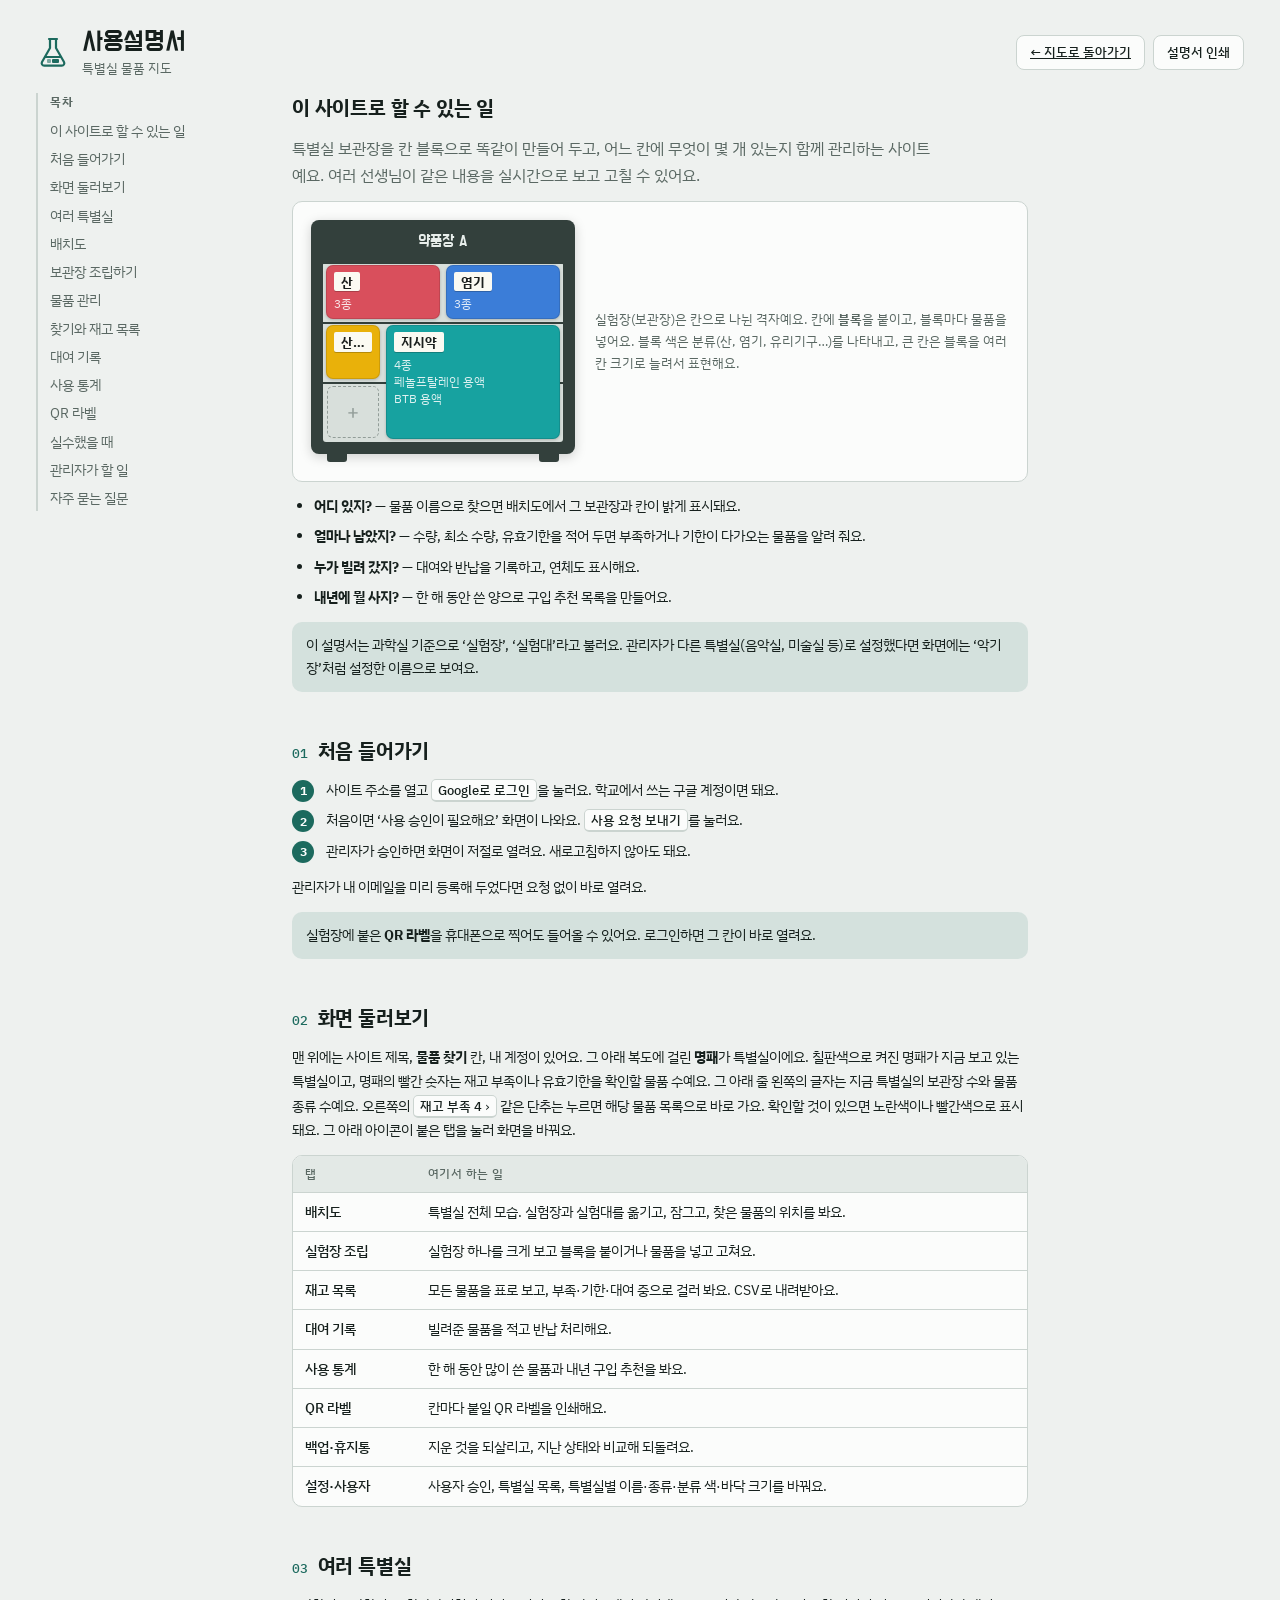
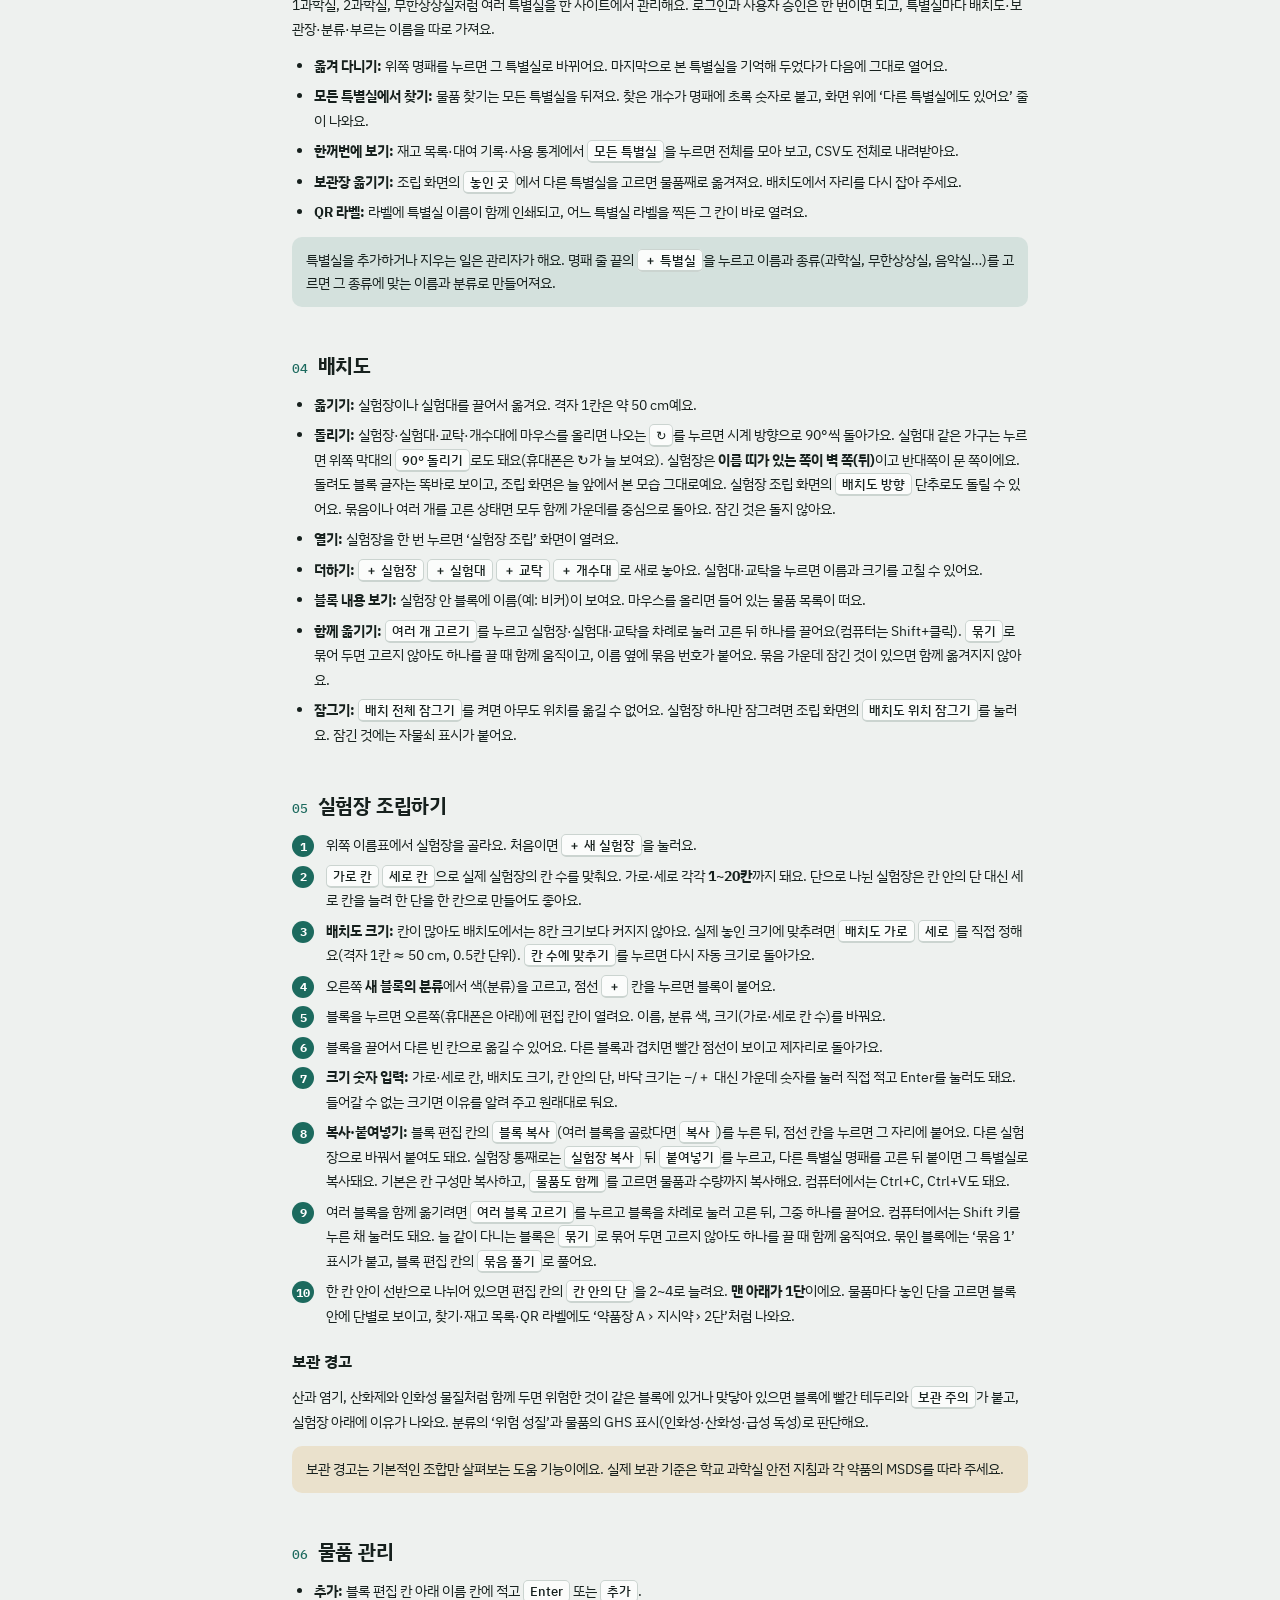
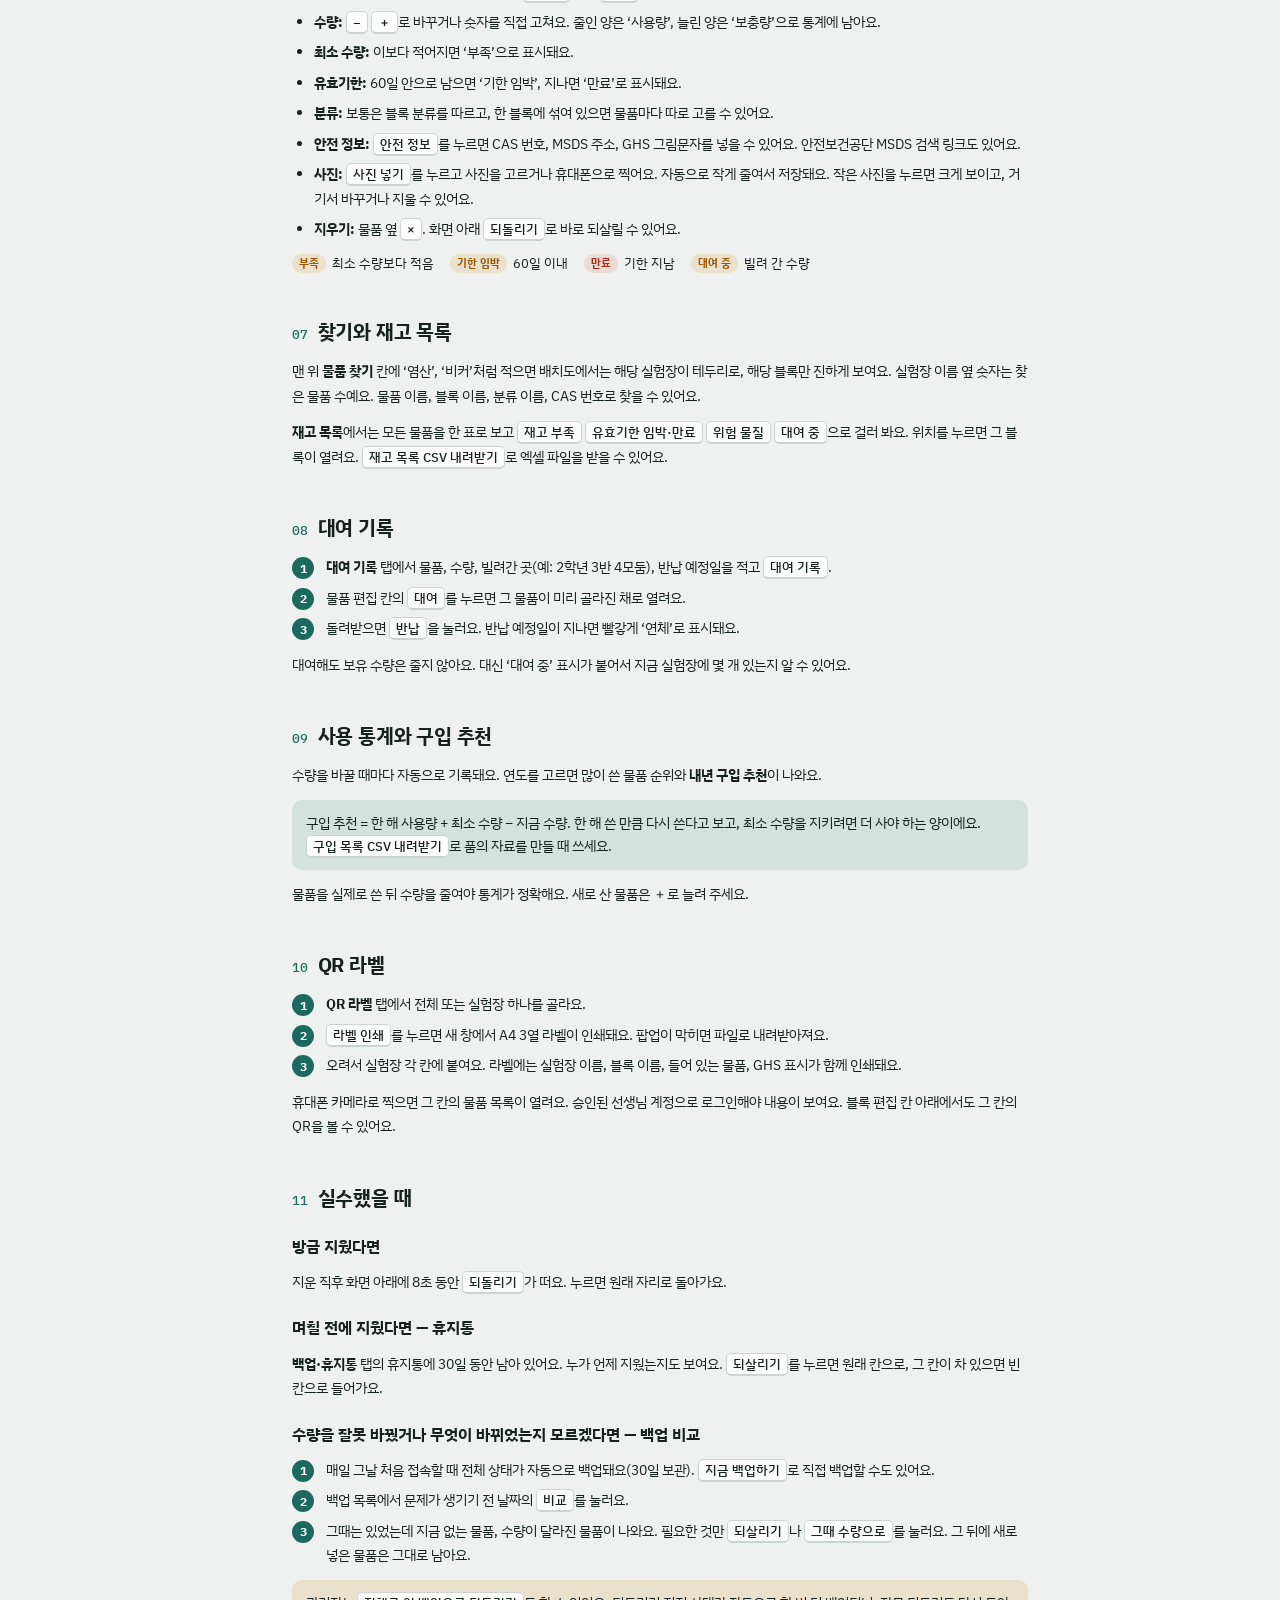
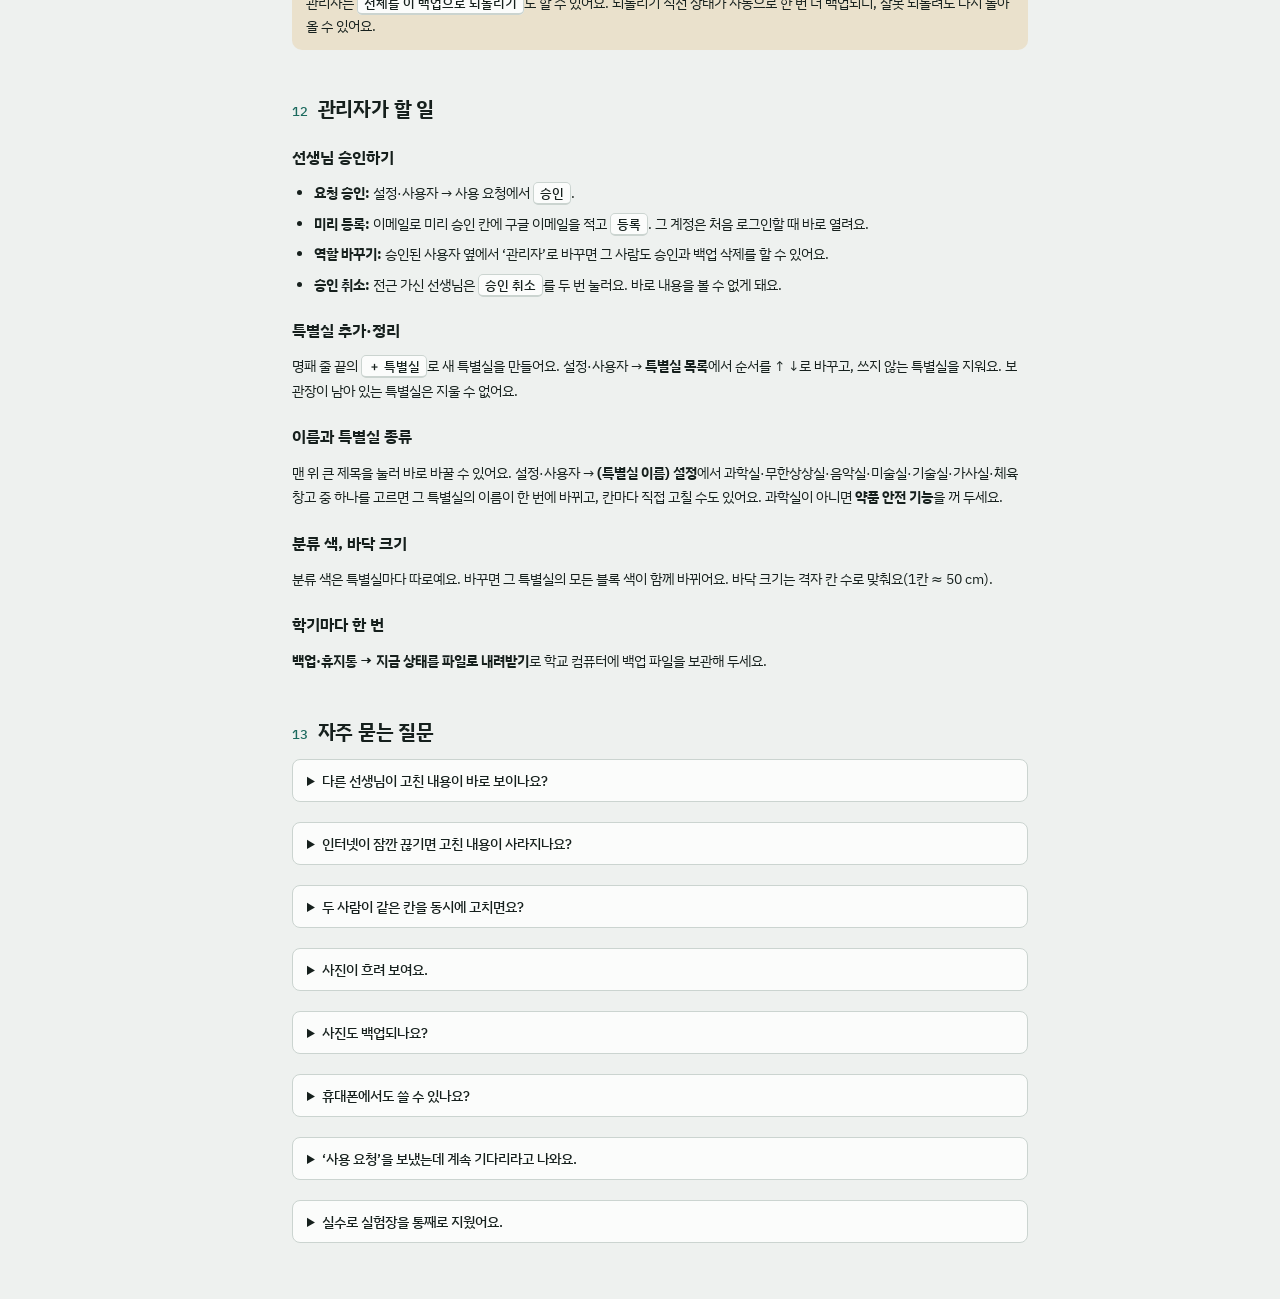
==== help.html @ 1154da16 "배치도에서 실험장·가구를 90°씩 돌리기 - 실험장 rot(90/180/270): 이름 띠(벽 쪽)와 블록 자리가 함께 돌고 글자는 바로 서 있음 - 가구는 가로·세로를 바꿔 돌리" ====
<!doctype html>
<html lang="ko">
<head>
<meta charset="utf-8">
<meta name="viewport" content="width=device-width,initial-scale=1,viewport-fit=cover">
<title>사용설명서 · 특별실 물품 지도</title>
<link rel="icon" href="data:image/svg+xml,%3Csvg xmlns='http://www.w3.org/2000/svg' viewBox='0 0 34 34'%3E%3Cpath d='M13 4h8M14 4v9L6 27a2.5 2.5 0 0 0 2.2 3.7h17.6A2.5 2.5 0 0 0 28 27l-8-14V4' fill='none' stroke='%231c6a5e' stroke-width='2.6' stroke-linejoin='round' stroke-linecap='round'/%3E%3C/svg%3E">
<link rel="preconnect" href="https://fonts.googleapis.com">
<link rel="preconnect" href="https://fonts.gstatic.com" crossorigin>
<link rel="stylesheet" href="https://fonts.googleapis.com/css2?family=Do+Hyeon&family=IBM+Plex+Mono:wght@500&family=IBM+Plex+Sans+KR:wght@400;500;700&display=swap">
<link rel="stylesheet" href="css/style.css">
<style>
/* 설명서 레이아웃: 왼쪽 목차(넓은 화면에서 고정) + 오른쪽 본문 */
.doc{display:grid;grid-template-columns:220px minmax(0,1fr);gap:36px;align-items:start}
@media (max-width:860px){.doc{grid-template-columns:minmax(0,1fr)}.toc{position:static!important}}
.toc{position:sticky;top:calc(16px + env(safe-area-inset-top,0px));display:flex;flex-direction:column;gap:2px;font-size:13.5px;border-left:2px solid var(--line);padding-left:12px}
.toc a{color:var(--muted);text-decoration:none;padding:3px 0}
.toc a:hover{color:var(--accent)}
.toc b{font-size:11.5px;letter-spacing:.06em;color:var(--muted);margin-bottom:6px}
article{max-width:46rem;display:flex;flex-direction:column;gap:44px}
article section{scroll-margin-top:16px;display:flex;flex-direction:column;gap:12px}
article h2{margin:0;font-size:20px;letter-spacing:-.01em;text-wrap:balance;display:flex;align-items:baseline;gap:10px}
article h2 .no{font-family:var(--f-mono);font-size:13px;color:var(--accent);font-weight:500}
article h3{margin:10px 0 0;font-size:15.5px}
article p,article li{line-height:1.75;margin:0}
article ol,article ul{margin:0;padding-left:22px;display:flex;flex-direction:column;gap:6px}
.lead{font-size:16px;color:var(--muted);max-width:40rem;line-height:1.7}
.note{padding:12px 14px;border-radius:var(--r);background:var(--accent-soft);font-size:13.5px;line-height:1.7}
.warnnote{padding:12px 14px;border-radius:var(--r);background:var(--warn-soft);font-size:13.5px;line-height:1.7}
kbd,.ui{font-family:var(--f-body);font-size:12.5px;font-weight:500;border:1px solid var(--line);border-bottom-width:2px;border-radius:5px;padding:1px 6px;background:var(--surface);white-space:nowrap}
.tabtable{width:100%;min-width:0;font-size:13.5px}
.tabtable td:first-child{white-space:nowrap;font-weight:500}
.figure{display:flex;flex-wrap:wrap;gap:20px;align-items:center;padding:18px;border:1px solid var(--line);border-radius:var(--r);background:var(--surface)}
.figure .cap{flex:1 1 220px;font-size:13px;color:var(--muted);line-height:1.7}
.demo{position:relative;flex:none}
.legendrow{display:flex;flex-wrap:wrap;gap:8px 16px;font-size:13px}
.legendrow span{display:inline-flex;align-items:center;gap:6px}
.steps{counter-reset:s;list-style:none;padding-left:0!important}
.steps li{counter-increment:s;position:relative;padding-left:34px}
.steps li::before{content:counter(s);position:absolute;left:0;top:2px;width:22px;height:22px;border-radius:50%;background:var(--accent);color:var(--accent-ink);font-size:12px;font-weight:700;display:grid;place-items:center;font-family:var(--f-mono)}
details{border:1px solid var(--line);border-radius:8px;background:var(--surface);padding:10px 14px}
details+details{margin-top:8px}
summary{cursor:pointer;font-weight:500}
details p{margin-top:8px!important;color:var(--muted);font-size:13.5px}
.topbar{display:flex;flex-wrap:wrap;gap:10px;align-items:center;justify-content:space-between}
@media print{.toc,.noprint{display:none!important}.doc{display:block}article{max-width:none}body{background:#fff}}
</style>
</head>
<body>
<div class="shell">
  <header class="topbar">
    <div class="brand">
      <svg width="34" height="34" viewBox="0 0 34 34" fill="none" aria-hidden="true"><path d="M13 4h8M14 4v9L6 27a2.5 2.5 0 0 0 2.2 3.7h17.6A2.5 2.5 0 0 0 28 27l-8-14V4" stroke="currentColor" stroke-width="2.2" stroke-linejoin="round" stroke-linecap="round"/><path d="M9.5 22h15" stroke="currentColor" stroke-width="2.2" stroke-linecap="round"/><rect x="11" y="24" width="4" height="4" rx="1" fill="currentColor" opacity=".55"/><rect x="16" y="24" width="7" height="4" rx="1" fill="currentColor"/></svg>
      <div><h1>사용설명서</h1><span class="muted" style="font-size:13px">특별실 물품 지도</span></div>
    </div>
    <div class="sizes noprint"><a class="btn ghost" href="index.html">← 지도로 돌아가기</a><button class="btn ghost" type="button" onclick="window.print()">설명서 인쇄</button></div>
  </header>

  <div class="doc">
    <nav class="toc noprint" aria-label="목차">
      <b>목차</b>
      <a href="#about">이 사이트로 할 수 있는 일</a>
      <a href="#start">처음 들어가기</a>
      <a href="#screen">화면 둘러보기</a>
      <a href="#rooms">여러 특별실</a>
      <a href="#room">배치도</a>
      <a href="#build">보관장 조립하기</a>
      <a href="#items">물품 관리</a>
      <a href="#find">찾기와 재고 목록</a>
      <a href="#loans">대여 기록</a>
      <a href="#stats">사용 통계</a>
      <a href="#qr">QR 라벨</a>
      <a href="#undo">실수했을 때</a>
      <a href="#admin">관리자가 할 일</a>
      <a href="#faq">자주 묻는 질문</a>
    </nav>

    <article>
      <section id="about">
        <h2>이 사이트로 할 수 있는 일</h2>
        <p class="lead">특별실 보관장을 칸 블록으로 똑같이 만들어 두고, 어느 칸에 무엇이 몇 개 있는지 함께 관리하는 사이트예요. 여러 선생님이 같은 내용을 실시간으로 보고 고칠 수 있어요.</p>
        <div class="figure">
          <div class="demo cabinet" aria-hidden="true"><div class="plate">약품장 A</div>
            <div class="cab-inner" style="width:240px;height:180px;background-size:100% 60px">
              <div class="block" style="left:3px;top:3px;width:114px;height:54px;background:#d94f5c;color:#fff"><div class="bl">산</div><div class="bm">3종</div></div>
              <div class="block" style="left:123px;top:3px;width:114px;height:54px;background:#3b7dd8;color:#fff"><div class="bl">염기</div><div class="bm">3종</div></div>
              <div class="block" style="left:3px;top:63px;width:54px;height:54px;background:#e9b10a;color:#141a18"><div class="bl">산화제</div></div>
              <div class="block" style="left:63px;top:63px;width:174px;height:114px;background:#17a2a0;color:#fff"><div class="bl">지시약</div><div class="bm">4종</div><div class="bn">페놀프탈레인 용액</div><div class="bn">BTB 용액</div></div>
              <button class="slot" style="left:4px;top:124px;width:52px;height:52px" tabindex="-1">＋</button>
            </div></div>
          <p class="cap">실험장(보관장)은 칸으로 나뉜 격자예요. 칸에 <b>블록</b>을 붙이고, 블록마다 물품을 넣어요. 블록 색은 분류(산, 염기, 유리기구…)를 나타내고, 큰 칸은 블록을 여러 칸 크기로 늘려서 표현해요.</p>
        </div>
        <ul>
          <li><b>어디 있지?</b> — 물품 이름으로 찾으면 배치도에서 그 보관장과 칸이 밝게 표시돼요.</li>
          <li><b>얼마나 남았지?</b> — 수량, 최소 수량, 유효기한을 적어 두면 부족하거나 기한이 다가오는 물품을 알려 줘요.</li>
          <li><b>누가 빌려 갔지?</b> — 대여와 반납을 기록하고, 연체도 표시해요.</li>
          <li><b>내년에 뭘 사지?</b> — 한 해 동안 쓴 양으로 구입 추천 목록을 만들어요.</li>
        </ul>
        <p class="note">이 설명서는 과학실 기준으로 ‘실험장’, ‘실험대’라고 불러요. 관리자가 다른 특별실(음악실, 미술실 등)로 설정했다면 화면에는 ‘악기장’처럼 설정한 이름으로 보여요.</p>
      </section>

      <section id="start">
        <h2><span class="no">01</span>처음 들어가기</h2>
        <ol class="steps">
          <li>사이트 주소를 열고 <span class="ui">Google로 로그인</span>을 눌러요. 학교에서 쓰는 구글 계정이면 돼요.</li>
          <li>처음이면 ‘사용 승인이 필요해요’ 화면이 나와요. <span class="ui">사용 요청 보내기</span>를 눌러요.</li>
          <li>관리자가 승인하면 화면이 저절로 열려요. 새로고침하지 않아도 돼요.</li>
        </ol>
        <p>관리자가 내 이메일을 미리 등록해 두었다면 요청 없이 바로 열려요.</p>
        <p class="note">실험장에 붙은 <b>QR 라벨</b>을 휴대폰으로 찍어도 들어올 수 있어요. 로그인하면 그 칸이 바로 열려요.</p>
      </section>

      <section id="screen">
        <h2><span class="no">02</span>화면 둘러보기</h2>
        <p>맨 위에는 사이트 제목, <b>물품 찾기</b> 칸, 내 계정이 있어요. 그 아래 복도에 걸린 <b>명패</b>가 특별실이에요. 칠판색으로 켜진 명패가 지금 보고 있는 특별실이고, 명패의 빨간 숫자는 재고 부족이나 유효기한을 확인할 물품 수예요. 그 아래 줄 왼쪽의 글자는 지금 특별실의 보관장 수와 물품 종류 수예요. 오른쪽의 <span class="ui">재고 부족 4 ›</span> 같은 단추는 누르면 해당 물품 목록으로 바로 가요. 확인할 것이 있으면 노란색이나 빨간색으로 표시돼요. 그 아래 아이콘이 붙은 탭을 눌러 화면을 바꿔요.</p>
        <div class="tablewrap"><table class="tabtable"><thead><tr><th>탭</th><th>여기서 하는 일</th></tr></thead><tbody>
          <tr><td>배치도</td><td>특별실 전체 모습. 실험장과 실험대를 옮기고, 잠그고, 찾은 물품의 위치를 봐요.</td></tr>
          <tr><td>실험장 조립</td><td>실험장 하나를 크게 보고 블록을 붙이거나 물품을 넣고 고쳐요.</td></tr>
          <tr><td>재고 목록</td><td>모든 물품을 표로 보고, 부족·기한·대여 중으로 걸러 봐요. CSV로 내려받아요.</td></tr>
          <tr><td>대여 기록</td><td>빌려준 물품을 적고 반납 처리해요.</td></tr>
          <tr><td>사용 통계</td><td>한 해 동안 많이 쓴 물품과 내년 구입 추천을 봐요.</td></tr>
          <tr><td>QR 라벨</td><td>칸마다 붙일 QR 라벨을 인쇄해요.</td></tr>
          <tr><td>백업·휴지통</td><td>지운 것을 되살리고, 지난 상태와 비교해 되돌려요.</td></tr>
          <tr><td>설정·사용자</td><td>사용자 승인, 특별실 목록, 특별실별 이름·종류·분류 색·바닥 크기를 바꿔요.</td></tr>
        </tbody></table></div>
      </section>

      <section id="rooms">
        <h2><span class="no">03</span>여러 특별실</h2>
        <p>1과학실, 2과학실, 무한상상실처럼 여러 특별실을 한 사이트에서 관리해요. 로그인과 사용자 승인은 한 번이면 되고, 특별실마다 배치도·보관장·분류·부르는 이름을 따로 가져요.</p>
        <ul>
          <li><b>옮겨 다니기:</b> 위쪽 명패를 누르면 그 특별실로 바뀌어요. 마지막으로 본 특별실을 기억해 두었다가 다음에 그대로 열어요.</li>
          <li><b>모든 특별실에서 찾기:</b> 물품 찾기는 모든 특별실을 뒤져요. 찾은 개수가 명패에 초록 숫자로 붙고, 화면 위에 ‘다른 특별실에도 있어요’ 줄이 나와요.</li>
          <li><b>한꺼번에 보기:</b> 재고 목록·대여 기록·사용 통계에서 <span class="ui">모든 특별실</span>을 누르면 전체를 모아 보고, CSV도 전체로 내려받아요.</li>
          <li><b>보관장 옮기기:</b> 조립 화면의 <span class="ui">놓인 곳</span>에서 다른 특별실을 고르면 물품째로 옮겨져요. 배치도에서 자리를 다시 잡아 주세요.</li>
          <li><b>QR 라벨:</b> 라벨에 특별실 이름이 함께 인쇄되고, 어느 특별실 라벨을 찍든 그 칸이 바로 열려요.</li>
        </ul>
        <p class="note">특별실을 추가하거나 지우는 일은 관리자가 해요. 명패 줄 끝의 <span class="ui">＋ 특별실</span>을 누르고 이름과 종류(과학실, 무한상상실, 음악실…)를 고르면 그 종류에 맞는 이름과 분류로 만들어져요.</p>
      </section>

      <section id="room">
        <h2><span class="no">04</span>배치도</h2>
        <ul>
          <li><b>옮기기:</b> 실험장이나 실험대를 끌어서 옮겨요. 격자 1칸은 약 50 cm예요.</li>
          <li><b>돌리기:</b> 실험장·실험대·교탁·개수대에 마우스를 올리면 나오는 <span class="ui">↻</span>를 누르면 시계 방향으로 90°씩 돌아가요. 실험대 같은 가구는 누르면 위쪽 막대의 <span class="ui">90° 돌리기</span>로도 돼요(휴대폰은 ↻가 늘 보여요). 실험장은 <b>이름 띠가 있는 쪽이 벽 쪽(뒤)</b>이고 반대쪽이 문 쪽이에요. 돌려도 블록 글자는 똑바로 보이고, 조립 화면은 늘 앞에서 본 모습 그대로예요. 실험장 조립 화면의 <span class="ui">배치도 방향</span> 단추로도 돌릴 수 있어요. 묶음이나 여러 개를 고른 상태면 모두 함께 가운데를 중심으로 돌아요. 잠긴 것은 돌지 않아요.</li>
          <li><b>열기:</b> 실험장을 한 번 누르면 ‘실험장 조립’ 화면이 열려요.</li>
          <li><b>더하기:</b> <span class="ui">＋ 실험장</span> <span class="ui">＋ 실험대</span> <span class="ui">＋ 교탁</span> <span class="ui">＋ 개수대</span>로 새로 놓아요. 실험대·교탁을 누르면 이름과 크기를 고칠 수 있어요.</li>
          <li><b>블록 내용 보기:</b> 실험장 안 블록에 이름(예: 비커)이 보여요. 마우스를 올리면 들어 있는 물품 목록이 떠요.</li>
          <li><b>함께 옮기기:</b> <span class="ui">여러 개 고르기</span>를 누르고 실험장·실험대·교탁을 차례로 눌러 고른 뒤 하나를 끌어요(컴퓨터는 Shift+클릭). <span class="ui">묶기</span>로 묶어 두면 고르지 않아도 하나를 끌 때 함께 움직이고, 이름 옆에 묶음 번호가 붙어요. 묶음 가운데 잠긴 것이 있으면 함께 옮겨지지 않아요.</li>
          <li><b>잠그기:</b> <span class="ui">배치 전체 잠그기</span>를 켜면 아무도 위치를 옮길 수 없어요. 실험장 하나만 잠그려면 조립 화면의 <span class="ui">배치도 위치 잠그기</span>를 눌러요. 잠긴 것에는 자물쇠 표시가 붙어요.</li>
        </ul>
      </section>

      <section id="build">
        <h2><span class="no">05</span>실험장 조립하기</h2>
        <ol class="steps">
          <li>위쪽 이름표에서 실험장을 골라요. 처음이면 <span class="ui">＋ 새 실험장</span>을 눌러요.</li>
          <li><span class="ui">가로 칸</span> <span class="ui">세로 칸</span>으로 실제 실험장의 칸 수를 맞춰요. 가로·세로 각각 <b>1~20칸</b>까지 돼요. 단으로 나뉜 실험장은 칸 안의 단 대신 세로 칸을 늘려 한 단을 한 칸으로 만들어도 좋아요.</li>
          <li><b>배치도 크기:</b> 칸이 많아도 배치도에서는 8칸 크기보다 커지지 않아요. 실제 놓인 크기에 맞추려면 <span class="ui">배치도 가로</span> <span class="ui">세로</span>를 직접 정해요(격자 1칸 ≈ 50 cm, 0.5칸 단위). <span class="ui">칸 수에 맞추기</span>를 누르면 다시 자동 크기로 돌아가요.</li>
          <li>오른쪽 <b>새 블록의 분류</b>에서 색(분류)을 고르고, 점선 <span class="ui">＋</span> 칸을 누르면 블록이 붙어요.</li>
          <li>블록을 누르면 오른쪽(휴대폰은 아래)에 편집 칸이 열려요. 이름, 분류 색, 크기(가로·세로 칸 수)를 바꿔요.</li>
          <li>블록을 끌어서 다른 빈 칸으로 옮길 수 있어요. 다른 블록과 겹치면 빨간 점선이 보이고 제자리로 돌아가요.</li>
          <li><b>크기 숫자 입력:</b> 가로·세로 칸, 배치도 크기, 칸 안의 단, 바닥 크기는 −/＋ 대신 가운데 숫자를 눌러 직접 적고 Enter를 눌러도 돼요. 들어갈 수 없는 크기면 이유를 알려 주고 원래대로 둬요.</li>
          <li><b>복사·붙여넣기:</b> 블록 편집 칸의 <span class="ui">블록 복사</span>(여러 블록을 골랐다면 <span class="ui">복사</span>)를 누른 뒤, 점선 칸을 누르면 그 자리에 붙어요. 다른 실험장으로 바꿔서 붙여도 돼요. 실험장 통째로는 <span class="ui">실험장 복사</span> 뒤 <span class="ui">붙여넣기</span>를 누르고, 다른 특별실 명패를 고른 뒤 붙이면 그 특별실로 복사돼요. 기본은 칸 구성만 복사하고, <span class="ui">물품도 함께</span>를 고르면 물품과 수량까지 복사해요. 컴퓨터에서는 Ctrl+C, Ctrl+V도 돼요.</li>
          <li>여러 블록을 함께 옮기려면 <span class="ui">여러 블록 고르기</span>를 누르고 블록을 차례로 눌러 고른 뒤, 그중 하나를 끌어요. 컴퓨터에서는 Shift 키를 누른 채 눌러도 돼요. 늘 같이 다니는 블록은 <span class="ui">묶기</span>로 묶어 두면 고르지 않아도 하나를 끌 때 함께 움직여요. 묶인 블록에는 ‘묶음 1’ 표시가 붙고, 블록 편집 칸의 <span class="ui">묶음 풀기</span>로 풀어요.</li>
          <li>한 칸 안이 선반으로 나뉘어 있으면 편집 칸의 <span class="ui">칸 안의 단</span>을 2~4로 늘려요. <b>맨 아래가 1단</b>이에요. 물품마다 놓인 단을 고르면 블록 안에 단별로 보이고, 찾기·재고 목록·QR 라벨에도 ‘약품장 A › 지시약 › 2단’처럼 나와요.</li>
        </ol>
        <h3>보관 경고</h3>
        <p>산과 염기, 산화제와 인화성 물질처럼 함께 두면 위험한 것이 같은 블록에 있거나 맞닿아 있으면 블록에 빨간 테두리와 <span class="ui">보관 주의</span>가 붙고, 실험장 아래에 이유가 나와요. 분류의 ‘위험 성질’과 물품의 GHS 표시(인화성·산화성·급성 독성)로 판단해요.</p>
        <p class="warnnote">보관 경고는 기본적인 조합만 살펴보는 도움 기능이에요. 실제 보관 기준은 학교 과학실 안전 지침과 각 약품의 MSDS를 따라 주세요.</p>
      </section>

      <section id="items">
        <h2><span class="no">06</span>물품 관리</h2>
        <ul>
          <li><b>추가:</b> 블록 편집 칸 아래 이름 칸에 적고 <kbd>Enter</kbd> 또는 <span class="ui">추가</span>.</li>
          <li><b>수량:</b> <span class="ui">−</span> <span class="ui">＋</span>로 바꾸거나 숫자를 직접 고쳐요. 줄인 양은 ‘사용량’, 늘린 양은 ‘보충량’으로 통계에 남아요.</li>
          <li><b>최소 수량:</b> 이보다 적어지면 ‘부족’으로 표시돼요.</li>
          <li><b>유효기한:</b> 60일 안으로 남으면 ‘기한 임박’, 지나면 ‘만료’로 표시돼요.</li>
          <li><b>분류:</b> 보통은 블록 분류를 따르고, 한 블록에 섞여 있으면 물품마다 따로 고를 수 있어요.</li>
          <li><b>안전 정보:</b> <span class="ui">안전 정보</span>를 누르면 CAS 번호, MSDS 주소, GHS 그림문자를 넣을 수 있어요. 안전보건공단 MSDS 검색 링크도 있어요.</li>
          <li><b>사진:</b> <span class="ui">사진 넣기</span>를 누르고 사진을 고르거나 휴대폰으로 찍어요. 자동으로 작게 줄여서 저장돼요. 작은 사진을 누르면 크게 보이고, 거기서 바꾸거나 지울 수 있어요.</li>
          <li><b>지우기:</b> 물품 옆 <span class="ui">×</span>. 화면 아래 <span class="ui">되돌리기</span>로 바로 되살릴 수 있어요.</li>
        </ul>
        <div class="legendrow"><span><span class="pill low">부족</span>최소 수량보다 적음</span><span><span class="pill soon">기한 임박</span>60일 이내</span><span><span class="pill expired">만료</span>기한 지남</span><span><span class="pill loan">대여 중</span>빌려 간 수량</span></div>
      </section>

      <section id="find">
        <h2><span class="no">07</span>찾기와 재고 목록</h2>
        <p>맨 위 <b>물품 찾기</b> 칸에 ‘염산’, ‘비커’처럼 적으면 배치도에서는 해당 실험장이 테두리로, 해당 블록만 진하게 보여요. 실험장 이름 옆 숫자는 찾은 물품 수예요. 물품 이름, 블록 이름, 분류 이름, CAS 번호로 찾을 수 있어요.</p>
        <p><b>재고 목록</b>에서는 모든 물품을 한 표로 보고 <span class="ui">재고 부족</span> <span class="ui">유효기한 임박·만료</span> <span class="ui">위험 물질</span> <span class="ui">대여 중</span>으로 걸러 봐요. 위치를 누르면 그 블록이 열려요. <span class="ui">재고 목록 CSV 내려받기</span>로 엑셀 파일을 받을 수 있어요.</p>
      </section>

      <section id="loans">
        <h2><span class="no">08</span>대여 기록</h2>
        <ol class="steps">
          <li><b>대여 기록</b> 탭에서 물품, 수량, 빌려간 곳(예: 2학년 3반 4모둠), 반납 예정일을 적고 <span class="ui">대여 기록</span>.</li>
          <li>물품 편집 칸의 <span class="ui">대여</span>를 누르면 그 물품이 미리 골라진 채로 열려요.</li>
          <li>돌려받으면 <span class="ui">반납</span>을 눌러요. 반납 예정일이 지나면 빨갛게 ‘연체’로 표시돼요.</li>
        </ol>
        <p>대여해도 보유 수량은 줄지 않아요. 대신 ‘대여 중’ 표시가 붙어서 지금 실험장에 몇 개 있는지 알 수 있어요.</p>
      </section>

      <section id="stats">
        <h2><span class="no">09</span>사용 통계와 구입 추천</h2>
        <p>수량을 바꿀 때마다 자동으로 기록돼요. 연도를 고르면 많이 쓴 물품 순위와 <b>내년 구입 추천</b>이 나와요.</p>
        <p class="note">구입 추천 = 한 해 사용량 + 최소 수량 − 지금 수량. 한 해 쓴 만큼 다시 쓴다고 보고, 최소 수량을 지키려면 더 사야 하는 양이에요. <span class="ui">구입 목록 CSV 내려받기</span>로 품의 자료를 만들 때 쓰세요.</p>
        <p>물품을 실제로 쓴 뒤 수량을 줄여야 통계가 정확해요. 새로 산 물품은 ＋로 늘려 주세요.</p>
      </section>

      <section id="qr">
        <h2><span class="no">10</span>QR 라벨</h2>
        <ol class="steps">
          <li><b>QR 라벨</b> 탭에서 전체 또는 실험장 하나를 골라요.</li>
          <li><span class="ui">라벨 인쇄</span>를 누르면 새 창에서 A4 3열 라벨이 인쇄돼요. 팝업이 막히면 파일로 내려받아져요.</li>
          <li>오려서 실험장 각 칸에 붙여요. 라벨에는 실험장 이름, 블록 이름, 들어 있는 물품, GHS 표시가 함께 인쇄돼요.</li>
        </ol>
        <p>휴대폰 카메라로 찍으면 그 칸의 물품 목록이 열려요. 승인된 선생님 계정으로 로그인해야 내용이 보여요. 블록 편집 칸 아래에서도 그 칸의 QR을 볼 수 있어요.</p>
      </section>

      <section id="undo">
        <h2><span class="no">11</span>실수했을 때</h2>
        <h3>방금 지웠다면</h3>
        <p>지운 직후 화면 아래에 8초 동안 <span class="ui">되돌리기</span>가 떠요. 누르면 원래 자리로 돌아가요.</p>
        <h3>며칠 전에 지웠다면 — 휴지통</h3>
        <p><b>백업·휴지통</b> 탭의 휴지통에 30일 동안 남아 있어요. 누가 언제 지웠는지도 보여요. <span class="ui">되살리기</span>를 누르면 원래 칸으로, 그 칸이 차 있으면 빈 칸으로 들어가요.</p>
        <h3>수량을 잘못 바꿨거나 무엇이 바뀌었는지 모르겠다면 — 백업 비교</h3>
        <ol class="steps">
          <li>매일 그날 처음 접속할 때 전체 상태가 자동으로 백업돼요(30일 보관). <span class="ui">지금 백업하기</span>로 직접 백업할 수도 있어요.</li>
          <li>백업 목록에서 문제가 생기기 전 날짜의 <span class="ui">비교</span>를 눌러요.</li>
          <li>그때는 있었는데 지금 없는 물품, 수량이 달라진 물품이 나와요. 필요한 것만 <span class="ui">되살리기</span>나 <span class="ui">그때 수량으로</span>를 눌러요. 그 뒤에 새로 넣은 물품은 그대로 남아요.</li>
        </ol>
        <p class="warnnote">관리자는 <span class="ui">전체를 이 백업으로 되돌리기</span>도 할 수 있어요. 되돌리기 직전 상태가 자동으로 한 번 더 백업되니, 잘못 되돌려도 다시 돌아올 수 있어요.</p>
      </section>

      <section id="admin">
        <h2><span class="no">12</span>관리자가 할 일</h2>
        <h3>선생님 승인하기</h3>
        <ul>
          <li><b>요청 승인:</b> 설정·사용자 → 사용 요청에서 <span class="ui">승인</span>.</li>
          <li><b>미리 등록:</b> 이메일로 미리 승인 칸에 구글 이메일을 적고 <span class="ui">등록</span>. 그 계정은 처음 로그인할 때 바로 열려요.</li>
          <li><b>역할 바꾸기:</b> 승인된 사용자 옆에서 ‘관리자’로 바꾸면 그 사람도 승인과 백업 삭제를 할 수 있어요.</li>
          <li><b>승인 취소:</b> 전근 가신 선생님은 <span class="ui">승인 취소</span>를 두 번 눌러요. 바로 내용을 볼 수 없게 돼요.</li>
        </ul>
        <h3>특별실 추가·정리</h3>
        <p>명패 줄 끝의 <span class="ui">＋ 특별실</span>로 새 특별실을 만들어요. 설정·사용자 → <b>특별실 목록</b>에서 순서를 ↑ ↓로 바꾸고, 쓰지 않는 특별실을 지워요. 보관장이 남아 있는 특별실은 지울 수 없어요.</p>
        <h3>이름과 특별실 종류</h3>
        <p>맨 위 큰 제목을 눌러 바로 바꿀 수 있어요. 설정·사용자 → <b>(특별실 이름) 설정</b>에서 과학실·무한상상실·음악실·미술실·기술실·가사실·체육 창고 중 하나를 고르면 그 특별실의 이름이 한 번에 바뀌고, 칸마다 직접 고칠 수도 있어요. 과학실이 아니면 <b>약품 안전 기능</b>을 꺼 두세요.</p>
        <h3>분류 색, 바닥 크기</h3>
        <p>분류 색은 특별실마다 따로예요. 바꾸면 그 특별실의 모든 블록 색이 함께 바뀌어요. 바닥 크기는 격자 칸 수로 맞춰요(1칸 ≈ 50 cm).</p>
        <h3>학기마다 한 번</h3>
        <p><b>백업·휴지통 → 지금 상태를 파일로 내려받기</b>로 학교 컴퓨터에 백업 파일을 보관해 두세요.</p>
      </section>

      <section id="faq">
        <h2><span class="no">13</span>자주 묻는 질문</h2>
        <details><summary>다른 선생님이 고친 내용이 바로 보이나요?</summary><p>네. 같은 화면을 보고 있으면 몇 초 안에 저절로 바뀌어요. 입력칸에 글을 쓰는 중에는 다 쓰고 칸을 벗어날 때 바뀌어요.</p></details>
        <details><summary>인터넷이 잠깐 끊기면 고친 내용이 사라지나요?</summary><p>아니요. 이 브라우저에 잠시 보관했다가 연결되면 자동으로 저장돼요. 다만 창을 닫기 전에 연결이 돌아왔는지 확인해 주세요.</p></details>
        <details><summary>두 사람이 같은 칸을 동시에 고치면요?</summary><p>마지막으로 저장한 내용이 남아요. 같은 실험장을 동시에 크게 고칠 때는 서로 말을 맞춰 주세요. 혹시 겹쳐서 사라진 것이 있으면 백업 비교로 되살릴 수 있어요.</p></details>
        <details><summary>사진이 흐려 보여요.</summary><p>무료로 쓰기 위해 긴 변 640픽셀 정도로 줄여서 저장해요. 물품을 알아보기에는 충분하지만 라벨 글씨까지 읽기는 어려울 수 있어요. 글씨는 물품 이름이나 CAS 번호 칸에 적어 주세요.</p></details>
        <details><summary>사진도 백업되나요?</summary><p>백업 파일에는 사진이 들어가지 않아요. 휴지통에서 되살리면 사진도 함께 돌아오지만, 휴지통에서 영구 삭제하면 사진도 지워져요.</p></details>
        <details><summary>휴대폰에서도 쓸 수 있나요?</summary><p>네. 블록 편집 칸은 실험장 아래에 열려요. 배치도는 옆으로 밀어서 볼 수 있어요.</p></details>
        <details><summary>‘사용 요청’을 보냈는데 계속 기다리라고 나와요.</summary><p>관리자가 아직 승인하지 않았어요. 관리자 선생님께 알려 주세요. 다른 구글 계정으로 로그인했는지도 확인해 보세요(화면 오른쪽 위에 지금 계정이 보여요).</p></details>
        <details><summary>실수로 실험장을 통째로 지웠어요.</summary><p>휴지통에 실험장째로 들어 있어요. <b>되살리기</b>를 누르면 블록과 물품까지 모두 돌아와요.</p></details>
      </section>
    </article>
  </div>
</div>
</body>
</html>
---- css/style.css ----
/* Layout: 상단 바 → 복도(교실 명패) → 요약 → 탭. 배치도 = 모눈 바닥 + 도면 표제란, 조립 = 보관장 틀 안 블록(라벨 테이프) + 오른쪽 편집 패널
   Type: 명패·제목·표제란 = Do Hyeon(학교 간판 글꼴), 본문 = IBM Plex Sans KR, 숫자 = IBM Plex Mono
   Color: 벽(연한 회녹색) 위에 칠판색 명패, 강조는 칠판 초록 하나 */
:root{
  --board:#24493e; --board-edge:#14302a; --chalk:#f3f6ee; --door-off:#fbfcf9; --door-off-ink:#24493e; --rail:#a3b1ab;
  --tape:#fbfaf2; --tape-ink:#1b1f1d;
  --f-sign:"Do Hyeon","IBM Plex Sans KR","Apple SD Gothic Neo","Malgun Gothic",sans-serif;
  --bg:#eef1ef; --surface:#fbfcfb; --surface-2:#e3e9e6; --ink:#16201d; --muted:#5a6863; --line:#cbd4d0;
  --accent:#1c6a5e; --accent-ink:#ffffff; --accent-soft:rgba(28,106,94,.12);
  --warn:#9a5806; --warn-soft:rgba(214,140,30,.17); --danger:#b3301f; --danger-soft:rgba(200,60,45,.12);
  --floor:#f8faf9; --grid:rgba(28,106,94,.11); --frame:#33403c; --frame-ink:#e8eeeb; --frame-in:#d8dfdb;
  --f-body:"IBM Plex Sans KR",system-ui,-apple-system,"Apple SD Gothic Neo","Malgun Gothic",sans-serif;
  --f-mono:"IBM Plex Mono",ui-monospace,Menlo,Consolas,monospace;
  --r:10px;
}
@media (prefers-color-scheme: dark){:root:not([data-theme="light"]){
  --bg:#111715; --surface:#19211f; --surface-2:#222c29; --ink:#e3eae7; --muted:#93a29c; --line:#2e3a36;
  --accent:#5fc3ae; --accent-ink:#0c1412; --accent-soft:rgba(95,195,174,.14);
  --warn:#e6a54d; --warn-soft:rgba(230,165,77,.16); --danger:#f07b6b; --danger-soft:rgba(240,123,107,.14);
  --floor:#141b19; --grid:rgba(95,195,174,.09); --frame:#2d3935; --frame-ink:#dde6e2; --frame-in:#1b2321;
  --board:#2c5a4c; --board-edge:#0f231d; --chalk:#f1f5ec; --door-off:#19211f; --door-off-ink:#a9d3c3; --rail:#3d4b46;
  color-scheme:dark }}
:root[data-theme="dark"]{
  --bg:#111715; --surface:#19211f; --surface-2:#222c29; --ink:#e3eae7; --muted:#93a29c; --line:#2e3a36;
  --accent:#5fc3ae; --accent-ink:#0c1412; --accent-soft:rgba(95,195,174,.14);
  --warn:#e6a54d; --warn-soft:rgba(230,165,77,.16); --danger:#f07b6b; --danger-soft:rgba(240,123,107,.14);
  --floor:#141b19; --grid:rgba(95,195,174,.09); --frame:#2d3935; --frame-ink:#dde6e2; --frame-in:#1b2321;
  --board:#2c5a4c; --board-edge:#0f231d; --chalk:#f1f5ec; --door-off:#19211f; --door-off-ink:#a9d3c3; --rail:#3d4b46;
  color-scheme:dark }

*{box-sizing:border-box}
[hidden]{display:none!important}
body{background:var(--bg);color:var(--ink);font-family:var(--f-body);font-size:14px;line-height:1.5}
.shell{max-width:1240px;margin:0 auto;padding-inline:16px;padding-block:18px 48px;display:flex;flex-direction:column;gap:14px}
button,input,select,textarea{font:inherit;color:inherit}
button{cursor:pointer}
a{color:var(--accent)}
:focus-visible{outline:2px solid var(--accent);outline-offset:2px}
.num{font-family:var(--f-mono);font-variant-numeric:tabular-nums}

.top{display:flex;flex-wrap:wrap;align-items:center;justify-content:space-between;gap:12px}
.brand{display:flex;align-items:center;gap:12px;min-width:0}
.brand svg{flex:none;color:var(--accent)}
.brand h1{margin:0;font-family:var(--f-sign);font-size:27px;font-weight:400;letter-spacing:-.01em;line-height:1.15;text-wrap:balance}
.titleinput{font:inherit;color:inherit;letter-spacing:inherit;border:1.5px solid transparent;background:transparent;padding:0 5px;margin-left:-6.5px;border-radius:6px;width:15em;max-width:100%}
.titleinput:hover,.titleinput:focus{border-color:var(--line);background:var(--surface);outline:none}
.roomname{border:0;background:transparent;color:var(--muted);padding:0;font-size:13px;width:14em;border-bottom:1px dashed transparent}
.roomname:hover,.roomname:focus{border-bottom-color:var(--line);outline:none}
.topright{display:flex;align-items:center;gap:10px;flex:1 1 300px;justify-content:flex-end;min-width:0}
.search{flex:1 1 220px;max-width:360px;position:relative}
.search input{width:100%;padding:9px 12px 9px 36px;border:1.5px solid var(--line);border-radius:999px;background:var(--surface)}
.search input:focus{border-color:var(--accent);outline:none}
.search svg{position:absolute;left:12px;top:50%;transform:translateY(-50%);color:var(--muted)}
.acct{display:flex;align-items:center;gap:7px;font-size:12.5px;color:var(--muted);white-space:nowrap}
.av{width:26px;height:26px;border-radius:50%;object-fit:cover;flex:none;background:var(--surface-2)}
.role{font-size:11px;font-weight:700;padding:1px 7px;border-radius:999px;background:var(--accent-soft);color:var(--accent)}

/* 요약 줄: 왼쪽은 읽기만 하는 정보 글자, 오른쪽은 눌러서 목록으로 가는 상태 단추 */
.stats{display:flex;flex-wrap:wrap;align-items:center;gap:10px 18px}
.stat-info{margin:0;display:flex;gap:16px;align-items:baseline;font-size:13.5px;color:var(--muted);padding-right:18px;border-right:1.5px solid var(--line)}
.stat-info b{font:500 17px var(--f-mono);color:var(--ink);margin-inline:2px}
.stat-acts{display:flex;flex-wrap:wrap;gap:8px}
.stat{display:inline-flex;align-items:center;gap:7px;padding:6px 10px 5px 12px;border-radius:8px;font-size:13px;color:var(--ink);
  background:var(--surface);border:1.5px solid var(--line);border-bottom-width:3px;transition:transform .08s,border-color .15s,background .15s}
.stat b{font:500 15px var(--f-mono)}
.stat .chev{color:var(--muted);margin-left:1px}
.stat:hover{border-color:var(--accent);background:var(--surface)}
.stat:hover .chev{color:var(--accent)}
.stat:active{transform:translateY(2px);border-bottom-width:1.5px;margin-bottom:1.5px}
.stat.warn{background:var(--warn-soft);border-color:var(--warn)} .stat.warn b{color:var(--warn)}
.stat.bad{background:var(--danger-soft);border-color:var(--danger)} .stat.bad b{color:var(--danger)}
.stat.zero{color:var(--muted)} .stat.zero b{color:var(--muted)}
.stat .late{font-size:11.5px;font-weight:700;color:var(--danger)}
@media (max-width:640px){.stat-info{border-right:0;padding-right:0;width:100%}}

/* 메뉴 탭: 파일철 색인처럼 위로 튀어나온 탭. 고른 탭은 명패와 같은 칠판색 */
.tabs{display:flex;gap:4px;align-items:flex-end;border-bottom:3px solid var(--board);overflow-x:auto;padding-top:6px;margin-top:2px}
.tabs button{display:inline-flex;align-items:center;gap:7px;flex:none;padding:9px 14px 8px;border:1.5px solid var(--line);border-bottom:0;border-radius:9px 9px 0 0;
  background:var(--surface-2);color:var(--ink);font-weight:500;white-space:nowrap;transition:transform .12s,background .12s}
.tabs button svg{color:var(--muted);flex:none}
.tabs button:hover{background:var(--surface);transform:translateY(-3px)}
.tabs button:hover svg{color:var(--accent)}
.tabs button[aria-selected="true"]{background:var(--board);border-color:var(--board);color:var(--chalk);transform:none;padding-bottom:10px}
.tabs button[aria-selected="true"] svg{color:var(--chalk)}
@media (prefers-reduced-motion:reduce){.tabs button:hover{transform:none}}

.toolbar{display:flex;flex-wrap:wrap;gap:8px;align-items:center;margin-bottom:12px}
.hint{color:var(--muted);font-size:13px}
.btn{border:1.5px solid var(--accent);background:var(--accent);color:var(--accent-ink);padding:7px 13px;border-radius:8px;font-weight:500;font-size:13px;display:inline-flex;align-items:center;gap:6px}
.btn.ghost{background:var(--surface);color:var(--ink);border-color:var(--line)}
.btn.ghost:hover{border-color:var(--accent)}
.btn.ghost[aria-pressed="true"]{background:var(--accent-soft);border-color:var(--accent);color:var(--ink)}
.btn.danger{background:transparent;color:var(--danger);border-color:var(--danger)}
.btn.danger.arm{background:var(--danger);color:#fff}
.btn:disabled{opacity:.4;cursor:not-allowed}
.btn.sm{padding:4px 9px;font-size:12px}

/* 출입 화면 */
.gate{max-width:520px;margin:40px auto;display:flex;flex-direction:column;gap:14px;text-align:left}
.gate .panel{padding:24px}
.gate h2{margin:0;font-size:19px}

/* 배치도 */
.floor-scroll{overflow:auto;padding:4px;border-radius:var(--r)}
.floor{position:relative;background-color:var(--floor);background-image:linear-gradient(var(--grid) 1px,transparent 1px),linear-gradient(90deg,var(--grid) 1px,transparent 1px);background-size:var(--u) var(--u);border:2.5px solid var(--frame);border-radius:4px}
.furn{position:absolute;display:flex;align-items:center;justify-content:center;gap:4px;text-align:center;font-size:12px;color:var(--muted);border-radius:5px;background:var(--surface);border:1.5px solid var(--line);cursor:grab;touch-action:none;user-select:none;padding:2px;overflow:hidden}
.furn.desk{background:var(--accent-soft);border-color:var(--accent);color:var(--ink);font-weight:500}
.furn.sink{background:repeating-linear-gradient(45deg,var(--surface),var(--surface) 5px,var(--surface-2) 5px,var(--surface-2) 10px)}
.furn.sel{outline:2.5px solid var(--accent);outline-offset:2px}
.locked{cursor:pointer!important}
.cabcard{position:absolute;background:var(--frame);border-radius:6px;padding:4px;display:flex;flex-direction:column;gap:3px;cursor:grab;touch-action:none;user-select:none;box-shadow:0 2px 6px rgba(0,0,0,.18);transition:opacity .15s}
.cabcard:hover{box-shadow:0 3px 10px rgba(0,0,0,.28)}
.dragging{cursor:grabbing;opacity:.85;z-index:5}
.cabname{display:flex;align-items:center;gap:5px;color:var(--frame-ink);font-size:12px;font-weight:500;padding-inline:3px;white-space:nowrap;overflow:hidden;height:18px;flex:none}
.cabname span{overflow:hidden;text-overflow:ellipsis}
.cabname svg{flex:none;opacity:.8}
.hitn{background:var(--accent);color:var(--accent-ink);border-radius:999px;padding:0 6px;font-family:var(--f-mono);font-size:11px}
.warnmark{font-style:normal;background:var(--danger);color:#fff;border-radius:50%;width:15px;height:15px;display:inline-grid;place-items:center;font-size:10px;font-weight:700;flex:none}
.mini{position:relative;flex:1;background:var(--frame-in);border-radius:3px}
.mini span{position:absolute;border:1.5px solid var(--frame-in);border-radius:4px;transition:opacity .15s;display:flex;flex-direction:column;justify-content:center;align-items:center;overflow:hidden;padding:1px 3px;text-align:center}
.mini em{font-style:normal;font-size:10.5px;font-weight:700;line-height:1.15;max-width:100%;white-space:nowrap;overflow:hidden;text-overflow:ellipsis}
.mini small{font-size:9.5px;opacity:.85;line-height:1.1}
.fade{opacity:.22}
.dim{opacity:.35}
.cabcard.hit{outline:3px solid var(--accent);outline-offset:2px}
.legend{display:flex;flex-wrap:wrap;gap:6px 14px;margin-top:12px;font-size:12px;color:var(--muted)}
.legend span{display:inline-flex;align-items:center;gap:6px}
.sw{width:12px;height:12px;border-radius:3px;display:inline-block;flex:none}

/* 실험장 조립 */
.picker{display:flex;flex-wrap:wrap;gap:6px;margin-bottom:14px}
.chip{border:1.5px solid var(--line);background:var(--surface);padding:5px 11px;border-radius:999px;font-size:13px;display:inline-flex;align-items:center;gap:6px}
.chip[aria-pressed="true"]{border-color:var(--accent);background:var(--accent-soft);font-weight:500}
.cabwrap{display:grid;grid-template-columns:minmax(0,1fr) 350px;gap:20px;align-items:start}
@media (max-width:880px){.cabwrap{grid-template-columns:minmax(0,1fr)}}
.cabhead{display:flex;flex-wrap:wrap;align-items:center;gap:10px;margin-bottom:12px}
.cabhead .name{font-size:18px;font-weight:700;border:1.5px solid transparent;background:transparent;padding:3px 6px;border-radius:6px;min-width:0;width:12em}
.cabhead .name:hover,.cabhead .name:focus{border-color:var(--line);background:var(--surface);outline:none}
.stepper{display:inline-flex;align-items:center;border:1.5px solid var(--line);border-radius:8px;background:var(--surface);overflow:hidden}
.stepper span{padding-inline:8px;font-size:12px;color:var(--muted)}
.stepper b{min-width:22px;text-align:center;font-family:var(--f-mono);font-weight:500}
.stepper button{border:0;background:none;width:28px;height:28px;font-size:16px}
.stepper button:hover:not(:disabled){background:var(--accent-soft)}
.stepper button:disabled{opacity:.3;cursor:not-allowed}
.stage{overflow-x:auto;padding-block:4px}
.cabinet{display:inline-block;background:var(--frame);padding:12px;border-radius:8px;box-shadow:0 3px 12px rgba(0,0,0,.18)}
.cabinet .plate{color:var(--frame-ink);font-size:12px;text-align:center;margin:-4px 0 8px;letter-spacing:.06em}
.cab-inner{position:relative;background-color:var(--frame-in);background-image:linear-gradient(var(--frame) 2px,transparent 2px);border-radius:3px}
.slot{position:absolute;border:1.5px dashed var(--muted);background:transparent;border-radius:6px;color:var(--muted);font-size:20px;opacity:.55}
.slot:hover{opacity:1;border-color:var(--accent);color:var(--accent);background:var(--accent-soft)}
.block{position:absolute;border-radius:7px;padding:7px 8px;overflow:hidden;cursor:grab;touch-action:none;user-select:none;display:flex;flex-direction:column;gap:1px;box-shadow:inset 0 0 0 1px rgba(0,0,0,.12),0 1px 3px rgba(0,0,0,.2);transition:opacity .15s}
.block .bl{font-weight:700;font-size:14px;line-height:1.25;white-space:nowrap;overflow:hidden;text-overflow:ellipsis}
.block .bm{font-size:11.5px;opacity:.85}
.block .bn{font-size:11.5px;opacity:.85;white-space:nowrap;overflow:hidden;text-overflow:ellipsis;line-height:1.35}
.block .flags{margin-top:auto;display:flex;flex-wrap:wrap;gap:3px}
.f{background:var(--surface);color:var(--ink);border-radius:4px;padding:0 5px;font-size:10.5px;font-weight:700;line-height:1.6}
.f.low{color:var(--warn)} .f.exp,.f.cf{color:var(--danger)}
.block.sel{outline:3px solid var(--ink);outline-offset:2px;z-index:2}
.block.hit{outline:3px solid var(--accent);outline-offset:2px}
.block.conf{box-shadow:inset 0 0 0 3px var(--danger),0 1px 3px rgba(0,0,0,.2)}
.block.bad{outline:3px dashed var(--danger)}
.warns{margin-top:14px;display:flex;flex-direction:column;gap:6px;max-width:640px}
.warn-row{display:flex;gap:8px;align-items:flex-start;padding:8px 12px;border-radius:8px;background:var(--danger-soft);font-size:13px}
.warn-row b{color:var(--danger)}

.panel{background:var(--surface);border:1px solid var(--line);border-radius:var(--r);padding:16px;display:flex;flex-direction:column;gap:12px;min-width:0}
.panel h3{margin:0;font-size:15px}
.ph{display:flex;align-items:center;gap:8px}
.ph input{flex:1;min-width:0;font-weight:700;font-size:16px;border:1.5px solid var(--line);border-radius:6px;padding:5px 8px;background:var(--bg)}
.lbl{font-size:12px;color:var(--muted);letter-spacing:.04em;display:flex;justify-content:space-between;gap:8px}
.chips{display:flex;flex-wrap:wrap;gap:5px}
.chips .chip{font-size:12px;padding:4px 9px}
.sizes{display:flex;gap:8px;flex-wrap:wrap;align-items:center}
.items{display:flex;flex-direction:column;gap:8px}
.item{border:1px solid var(--line);border-radius:8px;padding:8px;display:flex;flex-direction:column;gap:6px;background:var(--bg)}
.item.st-low{border-color:var(--warn)} .item.st-expired{border-color:var(--danger)}
.item .r1{display:flex;gap:6px}
.item .r1 input{flex:1;min-width:0;border:0;background:transparent;font-weight:500;padding:2px 0}
.item .r1 input:focus{outline:none;border-bottom:1px solid var(--accent)}
.x{border:0;background:none;color:var(--muted);font-size:18px;line-height:1;padding:0 4px}
.x:hover{color:var(--danger)}
.item .r2{display:flex;flex-wrap:wrap;gap:6px;align-items:center}
.qty{display:inline-flex;align-items:center;border:1px solid var(--line);border-radius:6px;background:var(--surface)}
.qty button{border:0;background:none;width:26px;height:26px}
.qty input{width:50px;text-align:center;border:0;background:transparent;font-family:var(--f-mono)}
.field{border:1px solid var(--line);border-radius:6px;background:var(--surface);padding:3px 6px;font-size:12px;min-width:0}
.unit{width:52px}
.minl{display:inline-flex;align-items:center;gap:4px;font-size:11.5px;color:var(--muted)}
.minl input{width:48px}
.minl input[type=date],.minl input[type=checkbox]{width:auto}
.minl.stack{display:flex;flex-direction:column;align-items:stretch;gap:5px;font-size:12px}
.minl.stack input{width:100%}
.linkbtn{border:0;background:none;padding:0;color:var(--accent);font-size:12px;text-decoration:underline;text-underline-offset:3px}
.safety{border-top:1px dashed var(--line);padding-top:8px;display:flex;flex-direction:column;gap:6px}
.safety .field{width:100%;font-size:12.5px;padding:5px 7px}
.ghsrow{display:flex;flex-wrap:wrap;gap:4px}
.ghsbtn{border:1.5px solid var(--line);background:var(--surface);border-radius:6px;padding:2px 6px;font-size:11.5px;display:inline-flex;align-items:center;gap:4px}
.ghsbtn[aria-pressed="true"]{border-color:#d42a2a;background:rgba(212,42,42,.10)}
.ghs{display:inline-grid;place-items:center;width:22px;height:22px;transform:rotate(45deg);border:2px solid #d42a2a;background:#fff;border-radius:2px;margin:4px;flex:none}
.ghs b{transform:rotate(-45deg);font-size:8px;color:#111;font-weight:700;line-height:1;white-space:nowrap}
.pill{display:inline-block;font-size:11px;font-weight:700;padding:1px 7px;border-radius:999px}
.pill.low,.pill.soon,.pill.loan{background:var(--warn-soft);color:var(--warn)}
.pill.expired,.pill.late{background:var(--danger-soft);color:var(--danger)}
.pill.ok{color:var(--muted);font-weight:400}
.addrow{display:flex;gap:6px}
.addrow input{flex:1;min-width:0;border:1.5px solid var(--line);border-radius:8px;padding:7px 10px;background:var(--bg)}
.muted{color:var(--muted)}
.help{font-size:13px;color:var(--muted);margin:0}
.help li{margin-block:3px}
.qrbox{display:flex;gap:12px;align-items:center}
.qrbox .qr{width:96px;flex:none;border-radius:6px;overflow:hidden;background:#fff}
.qr svg{display:block;width:100%;height:auto}

/* 표 */
.tablewrap{overflow-x:auto;border:1px solid var(--line);border-radius:var(--r);background:var(--surface)}
table{border-collapse:collapse;width:100%;min-width:720px}
th,td{text-align:left;padding:9px 12px;border-bottom:1px solid var(--line);vertical-align:middle}
th{font-size:12px;color:var(--muted);font-weight:500;letter-spacing:.04em;background:var(--surface-2)}
tr:last-child td{border-bottom:0}
.loc{border:0;background:none;padding:0;color:var(--accent);text-decoration:underline;text-underline-offset:3px;text-align:left}
.qcell{display:inline-flex;align-items:center;gap:4px}
.qcell button{width:24px;height:24px;border:1px solid var(--line);background:var(--bg);border-radius:5px}
.empty{padding:28px;text-align:center;color:var(--muted)}
.bar{height:8px;border-radius:4px;background:var(--accent);min-width:2px}
.formgrid{display:grid;grid-template-columns:repeat(auto-fit,minmax(170px,1fr));gap:10px;align-items:end}
.formgrid label{display:flex;flex-direction:column;gap:4px;font-size:12px;color:var(--muted)}
.formgrid .field{padding:7px 9px;font-size:13.5px;background:var(--bg)}
h2.sec{font-size:16px;margin:20px 0 10px}

/* QR 라벨 */
.labels{display:grid;grid-template-columns:repeat(auto-fill,minmax(250px,1fr));gap:10px}
.label{display:flex;gap:10px;border:1px solid var(--line);border-left:8px solid;border-radius:8px;padding:10px;background:var(--surface);min-width:0}
.label .qr{width:84px;flex:none;background:#fff;border-radius:4px;overflow:hidden}
.label .meta{min-width:0;font-size:12px}
.label b{display:block;font-size:14px}

/* 설정 */
.setgrid{display:grid;grid-template-columns:repeat(auto-fit,minmax(320px,1fr));gap:16px;align-items:start}
.catrow{display:grid;grid-template-columns:36px minmax(0,1fr) 124px auto;gap:8px;align-items:center}
.catrow input[type=color]{width:36px;height:30px;border:1px solid var(--line);border-radius:6px;padding:2px;background:var(--surface)}
.catrow .field{padding:5px 8px;font-size:13px}
.person{display:flex;align-items:center;gap:10px;padding:6px 0;border-bottom:1px solid var(--line)}
.person:last-child{border-bottom:0}
.person .nm{flex:1;min-width:0;overflow:hidden;text-overflow:ellipsis;white-space:nowrap}
textarea{width:100%;min-height:100px;border:1px solid var(--line);border-radius:8px;background:var(--bg);padding:8px;font-family:var(--f-mono);font-size:11.5px}

.toast{position:fixed;left:50%;bottom:calc(20px + env(safe-area-inset-bottom,0px));transform:translateX(-50%);background:var(--ink);color:var(--bg);padding:9px 16px;border-radius:999px;font-size:13px;z-index:50;max-width:calc(100% - 32px)}
@media (prefers-reduced-motion:reduce){*{transition:none!important}}

/* 사이트 전용 */
.btn.google{background:var(--surface);color:var(--ink);border-color:var(--line);padding:10px 16px;font-size:14px}
.btn.google:hover{border-color:var(--accent)}
.setup ol{padding-left:20px;margin:0;display:flex;flex-direction:column;gap:4px;font-size:13px;color:var(--muted)}
code{font-family:var(--f-mono);font-size:12px;background:var(--surface-2);padding:1px 5px;border-radius:4px}
.acct .linkbtn{font-size:12px}
.person .em{font-size:12px;color:var(--muted);display:block;overflow:hidden;text-overflow:ellipsis}
.toast{display:flex;align-items:center;gap:10px}
.toastbtn{border:0;background:transparent;color:var(--bg);font-weight:700;padding:2px 4px;text-decoration:underline;text-underline-offset:3px}
.tag{display:inline-block;font-size:11px;font-weight:700;padding:1px 7px;border-radius:4px;background:var(--surface-2);color:var(--muted);white-space:nowrap}
.tag.auto{background:var(--accent-soft);color:var(--accent)}
.cmp{border:1.5px solid var(--accent)}
.cmp h4{margin:6px 0 0;font-size:13.5px}
.diffrow{display:flex;flex-wrap:wrap;align-items:center;gap:8px;padding:7px 0;border-bottom:1px solid var(--line);font-size:13px}
.diffrow:last-child{border-bottom:0}
.diffrow .nm{flex:1 1 200px;min-width:0}
.diffrow .muted{font-size:12px}
.helplink{font-size:13px;color:var(--muted);white-space:nowrap;text-decoration:underline;text-underline-offset:3px}
.helplink:hover{color:var(--accent)}
.item .r1{align-items:center}
.thumb{width:44px;height:44px;border-radius:6px;overflow:hidden;border:1px solid var(--line);padding:0;background:var(--surface-2);flex:none}
.thumb.sm{width:32px;height:32px}
.thumb img{width:100%;height:100%;object-fit:cover;display:block}
.lightbox{position:fixed;inset:0;background:rgba(10,14,13,.72);z-index:60;display:grid;place-items:center;padding:16px;padding-top:calc(16px + env(safe-area-inset-top,0px))}
.lightbox[hidden]{display:none}
.lightbox .box{background:var(--surface);border-radius:12px;padding:12px;width:min(720px,100%);max-height:100%;display:flex;flex-direction:column;gap:10px;overflow:auto}
.lightbox img{width:100%;max-height:70vh;object-fit:contain;border-radius:8px;background:#fff;min-height:120px}

/* ── 복도: 천장 레일에 매달린 교실 명패 ── */
.corridor{overflow-x:auto;margin-inline:-4px;padding:0 4px 12px}
.corridor[hidden]{display:none}
.rail{position:relative;display:flex;align-items:flex-start;gap:16px;padding-top:15px;min-width:max-content}
.rail::before{content:"";position:absolute;left:0;right:0;top:3px;height:3px;border-radius:2px;background:var(--rail)}
.door{position:relative;display:inline-flex;align-items:center;gap:8px;font-family:var(--f-sign);font-size:19px;line-height:1;padding:10px 18px 9px;border-radius:4px;
  background:var(--door-off);color:var(--door-off-ink);border:2px solid var(--door-off-ink);white-space:nowrap;transform-origin:50% -12px}
.door::before,.door::after{content:"";position:absolute;top:-14px;width:2px;height:12px;background:var(--rail)}
.door::before{left:14px}.door::after{right:14px}
button.door:hover{background:var(--surface-2)}
.door.on{background:var(--board);color:var(--chalk);border-color:var(--board);box-shadow:0 3px 0 var(--board-edge)}
button.door.on:hover{background:var(--board)}
.door.quiet{opacity:.45}
.door.add{font-family:var(--f-body);font-size:13px;font-weight:500;padding:11px 14px;border:2px dashed var(--line);color:var(--muted);background:transparent}
.door.add::before,.door.add::after{display:none}
.door .badge{position:absolute;right:-9px;bottom:-9px;min-width:20px;height:20px;padding:0 5px;border-radius:999px;background:var(--danger);color:#fff;font:700 11px/20px var(--f-mono);text-align:center;box-shadow:0 0 0 2px var(--bg)}
.door .badge.hit{background:var(--accent);color:var(--accent-ink)}
.door.swing{animation:swing .55s ease-out}
@keyframes swing{0%{transform:rotate(-5deg)}45%{transform:rotate(2.5deg)}75%{transform:rotate(-1deg)}100%{transform:rotate(0)}}
@media (prefers-reduced-motion:reduce){.door.swing{animation:none}}
.door.mini{font-size:15px;padding:6px 11px 5px;box-shadow:none}
.door.mini::before,.door.mini::after{display:none}
.addroom{margin-top:14px;max-width:560px}
.gate-rail{justify-content:center;padding-top:18px;margin-bottom:4px}
.gate-rail .door{font-size:21px;padding:12px 22px 11px}
.roomrow{display:flex;flex-wrap:wrap;align-items:center;gap:10px;padding:8px 0;border-bottom:1px solid var(--line)}
.roomrow:last-child{border-bottom:0}
.roomrow.cur .door.mini{background:var(--board);color:var(--chalk);border-color:var(--board)}
.roomrow .muted{font-size:12.5px;flex:1 1 120px}
.roomtools{display:inline-flex;gap:4px;margin-left:auto}
.seg{display:inline-flex;gap:4px;padding-right:8px;margin-right:4px;border-right:1px solid var(--line)}
.elsewhere{display:flex;flex-wrap:wrap;align-items:center;gap:6px;margin-bottom:10px;font-size:13px;color:var(--muted)}
.movesel select{padding:5px 8px;font-size:13px}

/* ── 보관장: 라벨기 테이프 이름표, 다리 ── */
.cabinet{position:relative;margin-bottom:9px}
.cabinet::before,.cabinet::after{content:"";position:absolute;bottom:-8px;width:20px;height:8px;background:var(--frame);border-radius:0 0 3px 3px}
.cabinet::before{left:16px}.cabinet::after{right:16px}
.cabinet .plate{font-family:var(--f-sign);font-size:16px;letter-spacing:0;margin:-3px 0 9px}
.block .bl{align-self:flex-start;max-width:100%;background:var(--tape);color:var(--tape-ink);padding:2px 7px;border-radius:2px;font-size:13px;letter-spacing:-.01em;box-shadow:0 1px 0 rgba(0,0,0,.22);margin-bottom:3px}

/* ── 배치도: 축척 막대와 도면 표제란 ── */
.floor{border-width:3px}
.drawfoot{display:flex;flex-wrap:wrap;justify-content:space-between;align-items:flex-end;gap:14px;margin-top:10px}
.scalebar{font-size:11px;color:var(--muted)}
.sb{display:flex;height:7px;border:1.5px solid var(--frame)}
.sb i{width:var(--m);flex:none}
.sb i:nth-child(odd){background:var(--frame)}
.sbl{display:flex;margin-top:3px;font-family:var(--f-mono);font-variant-numeric:tabular-nums}
.sbl span{width:var(--m);flex:none;transform:translateX(-.3em)}
.sbl span:last-child{width:auto}
.titleblock{border:1.5px solid var(--frame);background:var(--surface);min-width:0;max-width:100%}
.tb-name{font-family:var(--f-sign);font-size:19px;line-height:1;padding:8px 12px 7px;border-bottom:1.5px solid var(--frame)}
.tb-cells{display:flex;flex-wrap:wrap}
.tb-cells span{padding:5px 12px;font-size:12px;border-right:1px solid var(--line);white-space:nowrap}
.tb-cells span:last-child{border-right:0}
.tb-cells i{font-style:normal;color:var(--muted);margin-right:6px}

@media (max-width:640px){
  .topright{flex-wrap:wrap;justify-content:space-between}
  .search{order:3;flex:1 1 100%;max-width:none}
  .brand h1{font-size:24px}
}

/* ── 칸 안의 단 (1단 = 맨 아래) ── */
.block .shelves{flex:1;min-height:0;display:grid;grid-template-rows:repeat(var(--sh),minmax(0,1fr));margin:3px -8px -7px}
.shelf{display:flex;align-items:center;gap:6px;min-height:0;overflow:hidden;padding:0 8px;border-top:2px solid rgba(0,0,0,.26);font-size:11px;line-height:1.2}
.shelf i{font-style:normal;font:500 10px var(--f-mono);opacity:.75;flex:none}
.shelf span{white-space:nowrap;overflow:hidden;text-overflow:ellipsis;opacity:.92}
.block .flags.abs{position:absolute;top:6px;right:6px;margin:0}
.mini span[data-sh]{background-image:repeating-linear-gradient(to bottom,transparent 0,transparent calc(100% / var(--sh) - 1.5px),rgba(0,0,0,.28) calc(100% / var(--sh) - 1.5px),rgba(0,0,0,.28) calc(100% / var(--sh)))}
.shelfgrp{display:flex;flex-direction:column;gap:6px}
.shelfhead{display:flex;justify-content:space-between;align-items:baseline;font-size:12.5px;padding:4px 2px 0;border-top:2px solid var(--frame);color:var(--muted)}
.shelfhead b{color:var(--ink);font-weight:700}
#new-shelf{flex:none;width:auto;padding:6px 8px;font-size:13px}
.label .lshelf{font-size:11.5px}.label .lshelf b{display:inline;font-size:11px;color:var(--muted);margin-right:3px}

/* ── 여러 블록 고르기와 묶음 ── */
.block.picked{outline:3px solid var(--accent);outline-offset:2px;z-index:2}
.pickmark{position:absolute;right:6px;bottom:6px;width:20px;height:20px;border-radius:50%;background:var(--accent);color:var(--accent-ink);font:700 12px/20px var(--f-body);text-align:center;font-style:normal;box-shadow:0 0 0 2px var(--surface)}
.block.gsel{outline:2.5px dashed var(--ink);outline-offset:2px}
.f.grp{display:inline-flex;align-items:center;gap:3px;color:var(--accent)}
.grprow{display:flex;flex-wrap:wrap;align-items:center;gap:8px;padding:8px 10px;border-radius:8px;background:var(--accent-soft);font-size:12.5px}
.grprow span{flex:1 1 160px}
.btn svg{flex:none}

/* ── 배치도에서 여러 개 고르기와 묶음 ── */
.cabcard.picked,.furn.picked{outline:3px solid var(--accent);outline-offset:2px;z-index:3}
.cabcard.gsel,.furn.gsel{outline:2.5px dashed var(--ink);outline-offset:2px}
.ftag{display:inline-flex;align-items:center;gap:2px;padding:0 5px;border-radius:999px;background:var(--surface);color:var(--accent);font:700 10.5px/16px var(--f-mono);flex:none;margin-left:4px}
.furn .ftag{position:absolute;top:3px;right:3px;margin:0;box-shadow:0 0 0 1px var(--line)}
.fbar{padding:8px 12px;border-radius:10px;background:var(--accent-soft)}
.fbar .chip{font-size:12px;padding:3px 9px}
.grprow.sm{display:inline-flex;flex-wrap:nowrap;padding:4px 6px 4px 10px}
.grprow.sm span{flex:none}

/* 크기 칸: 숫자를 눌러 직접 적기 */
.stepnum{width:3.4em;text-align:center;border:0;border-radius:4px;background:transparent;font:500 14px var(--f-mono);font-variant-numeric:tabular-nums;color:var(--ink);padding:3px 0;-moz-appearance:textfield;appearance:textfield}
.stepnum::-webkit-outer-spin-button,.stepnum::-webkit-inner-spin-button{-webkit-appearance:none;margin:0}
.stepnum:hover{background:var(--surface-2)}
.stepnum:focus{outline:2px solid var(--accent);outline-offset:-2px;background:var(--surface)}

/* ── 복사·붙여넣기 ── */
.clipbar{padding:8px 12px;border-radius:10px;border:1.5px dashed var(--accent);background:var(--surface);font-size:13px}
.clipbar>svg{color:var(--accent)}
.slot.paste{opacity:1;border-color:var(--accent);color:var(--accent);background:var(--accent-soft);display:grid;place-items:center}
.slot.paste:hover{background:var(--accent);color:var(--accent-ink)}
/* 배치도에서 돌린 실험장: 이름 띠(벽 쪽)가 돌아간 쪽으로 가요. 글자는 바로 서 있어요 */
.cabcard.rot90{flex-direction:row-reverse}
.cabcard.rot180{flex-direction:column-reverse}
.cabcard.rot270{flex-direction:row}
.cabcard.rot90 .cabname,.cabcard.rot270 .cabname{writing-mode:vertical-rl;text-orientation:upright;height:auto;width:18px;padding:3px 0;letter-spacing:-1px}
.mini span[data-sh=v]{background-image:repeating-linear-gradient(to right,transparent 0,transparent calc(100% / var(--sh) - 1.5px),rgba(0,0,0,.28) calc(100% / var(--sh) - 1.5px),rgba(0,0,0,.28) calc(100% / var(--sh)))}
.rotbtn{flex:none;display:inline-grid;place-items:center;width:18px;height:18px;padding:0;border:0;border-radius:4px;background:transparent;color:inherit;cursor:pointer;transition:opacity .15s,background .15s}
.rotbtn:hover{background:rgba(127,127,127,.25)}
.cabname .rotbtn{margin-inline-start:auto;color:var(--frame-ink)}
.furn .rotbtn{position:absolute;right:2px;bottom:2px;background:var(--surface);box-shadow:0 0 0 1px var(--line);color:var(--ink)}
@media (hover:hover){.rotbtn{opacity:0}.cabcard:hover .rotbtn,.furn:hover .rotbtn,.furn.sel .rotbtn,.rotbtn:focus-visible{opacity:1}}
.dragging .rotbtn{opacity:0!important}
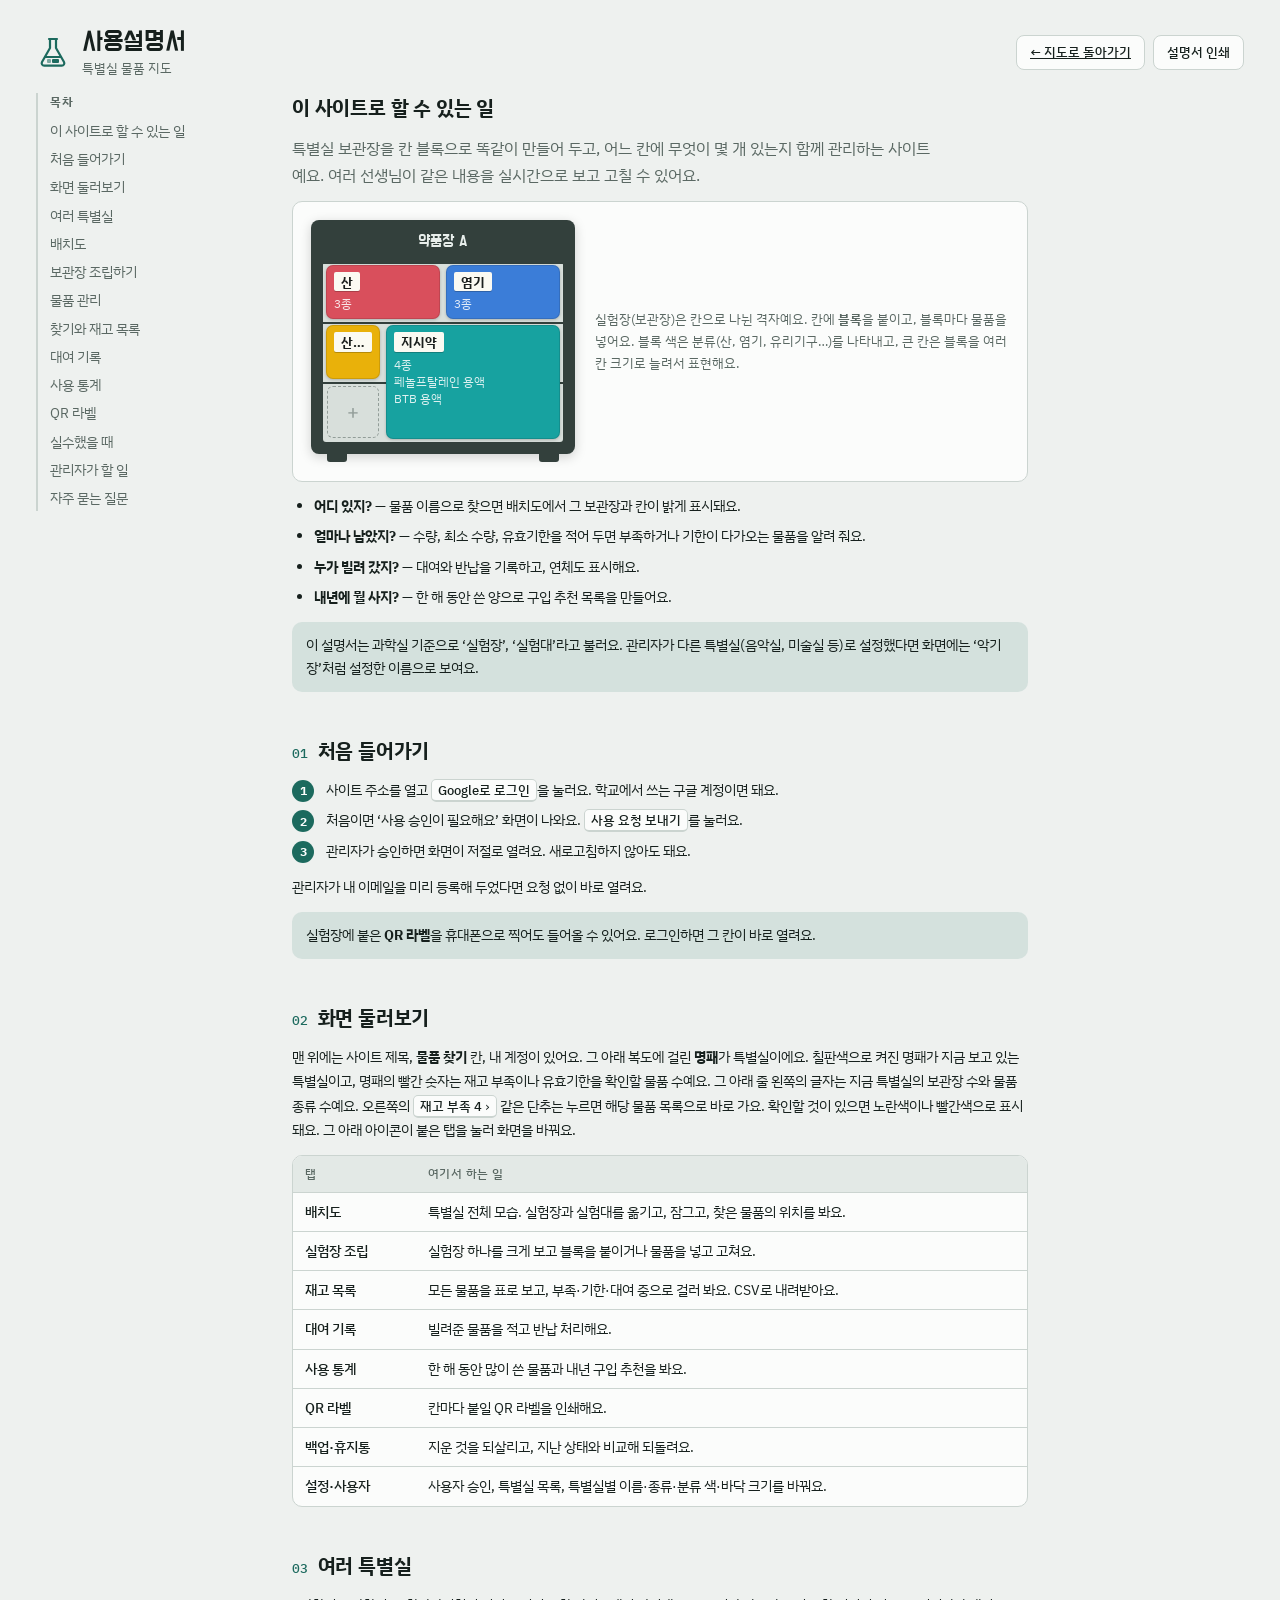
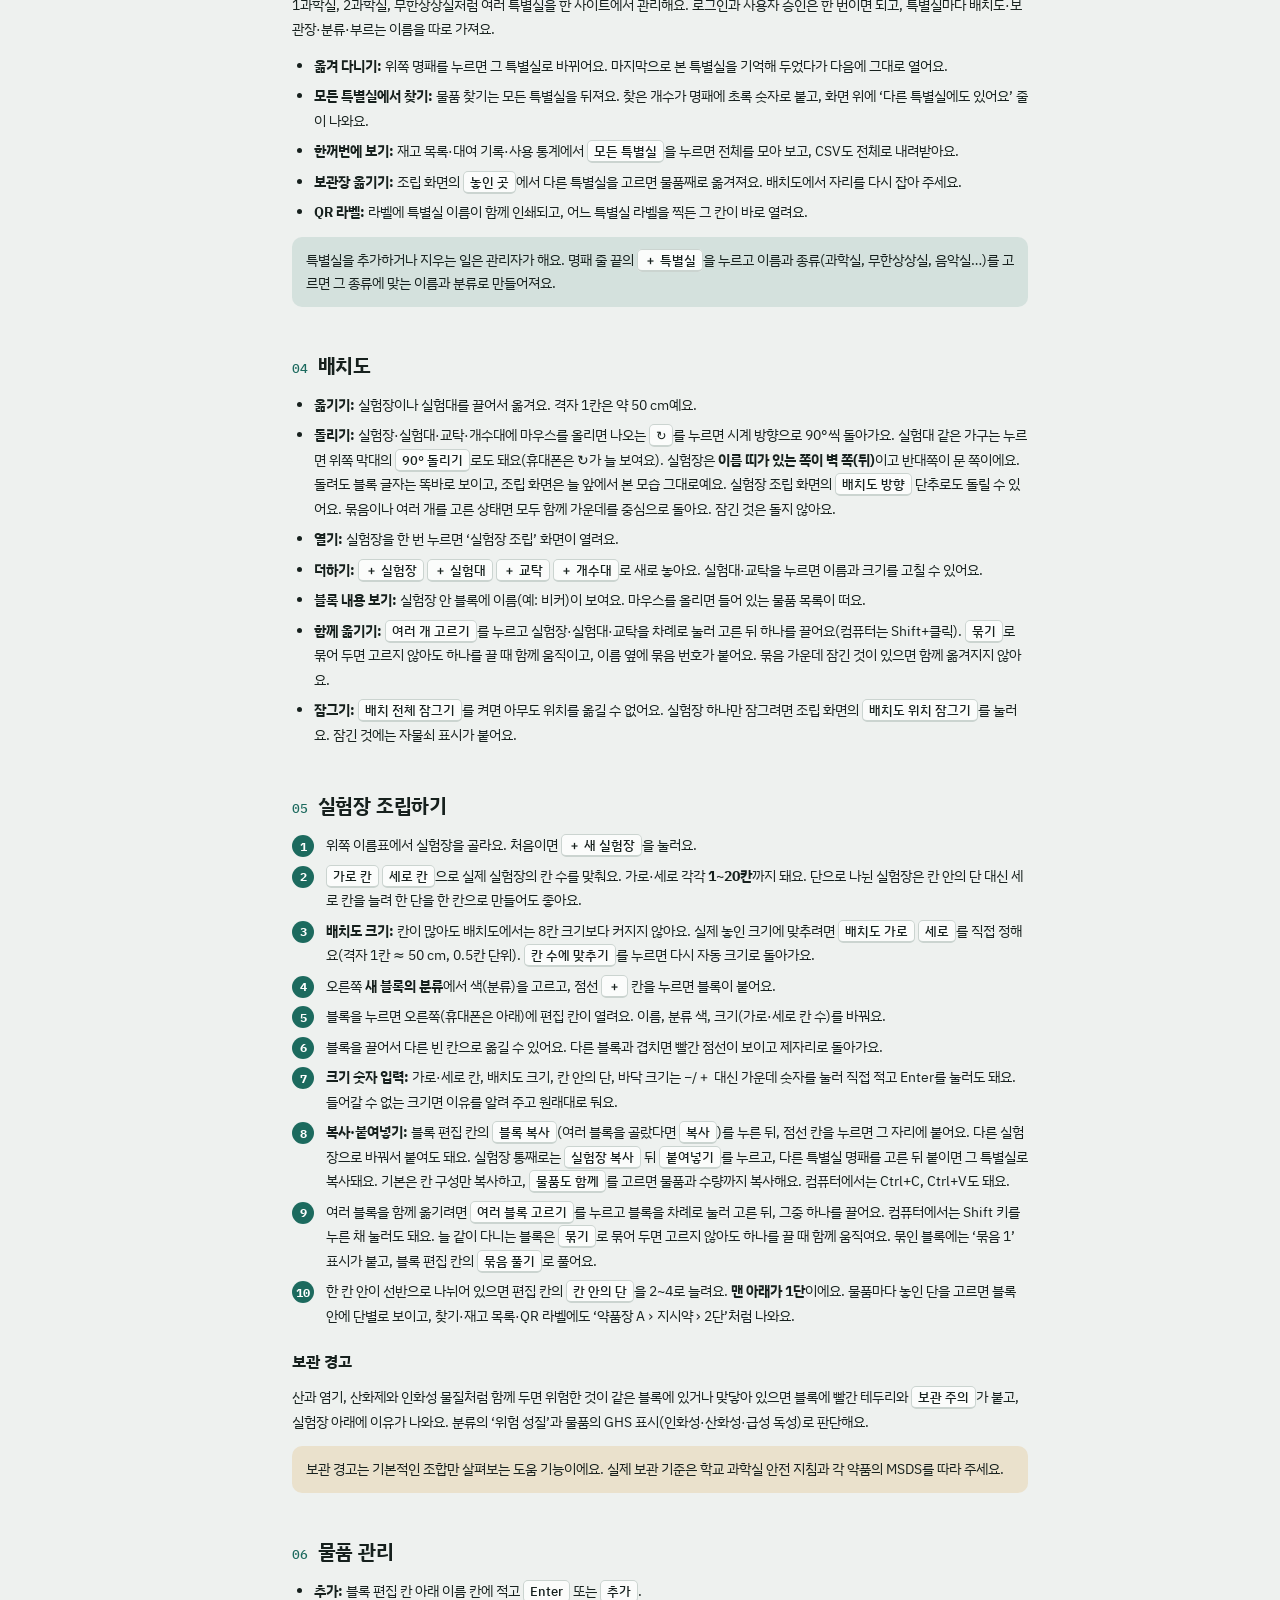
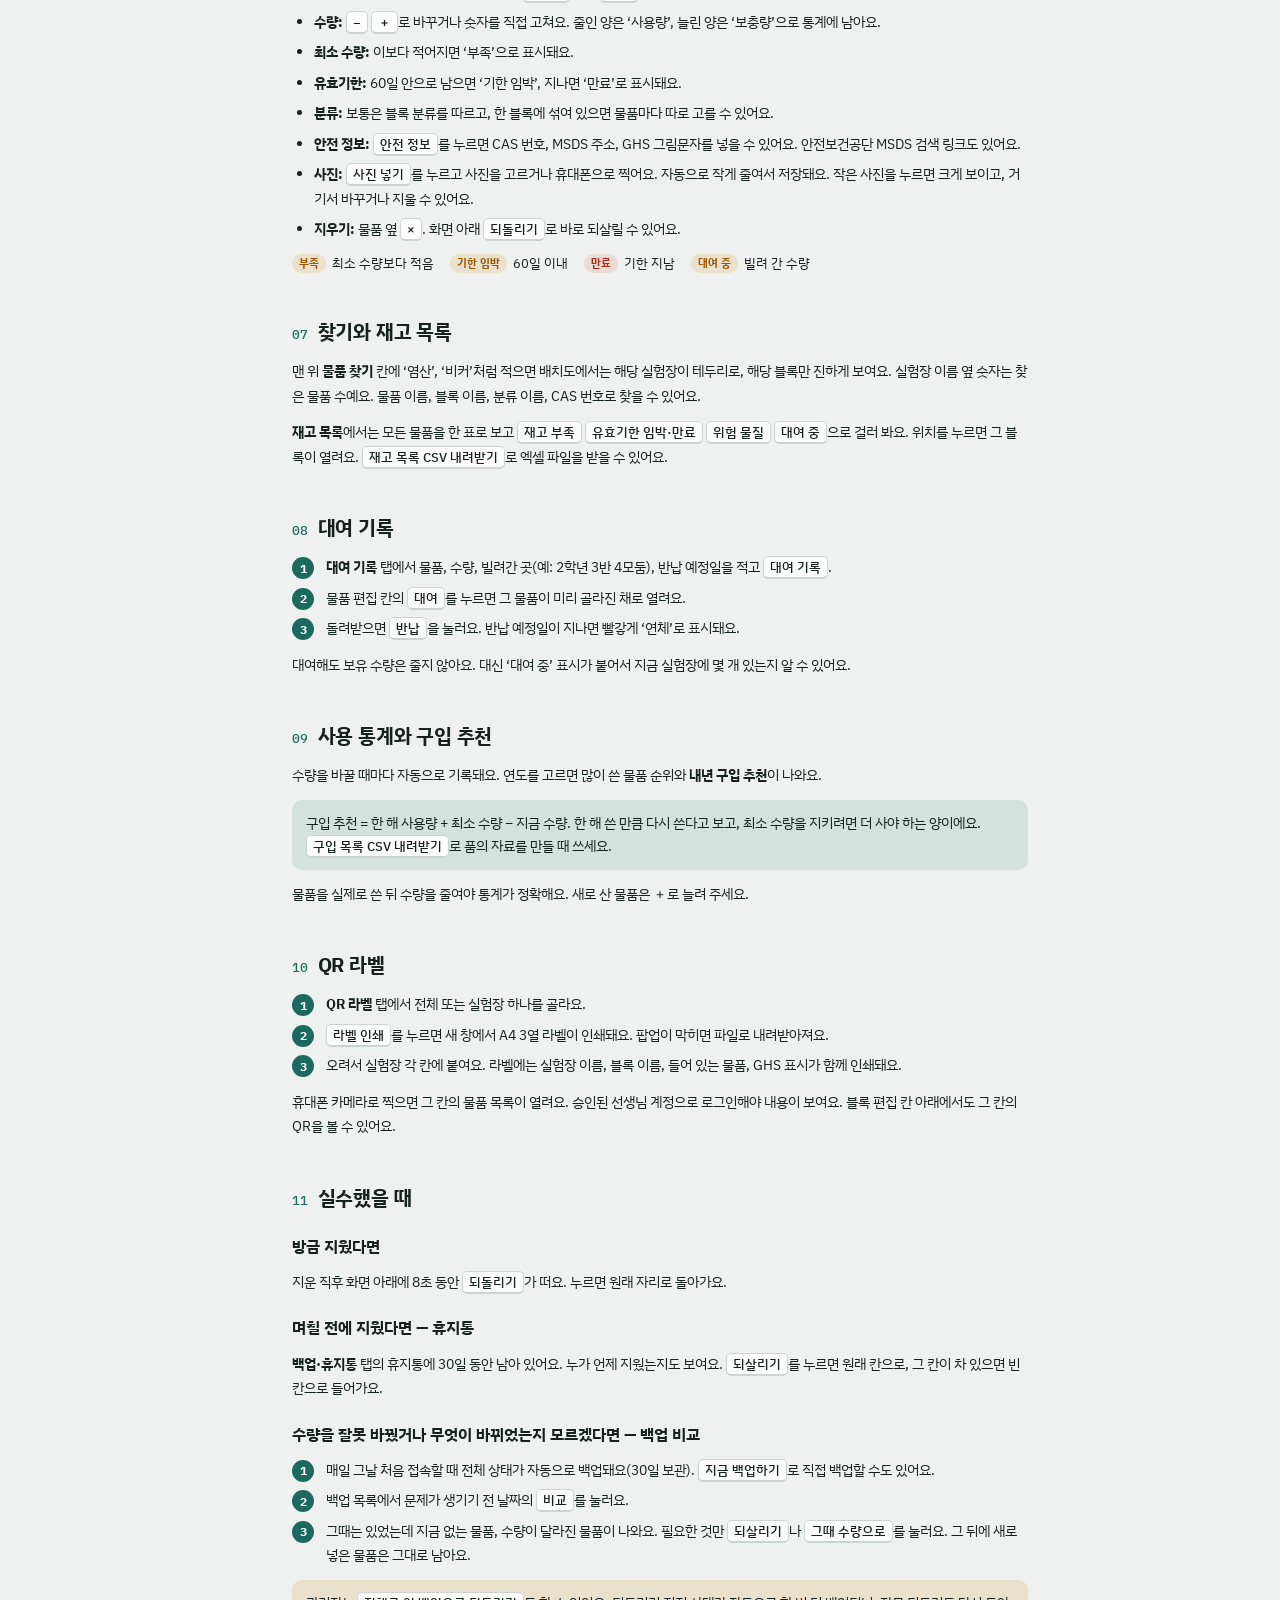
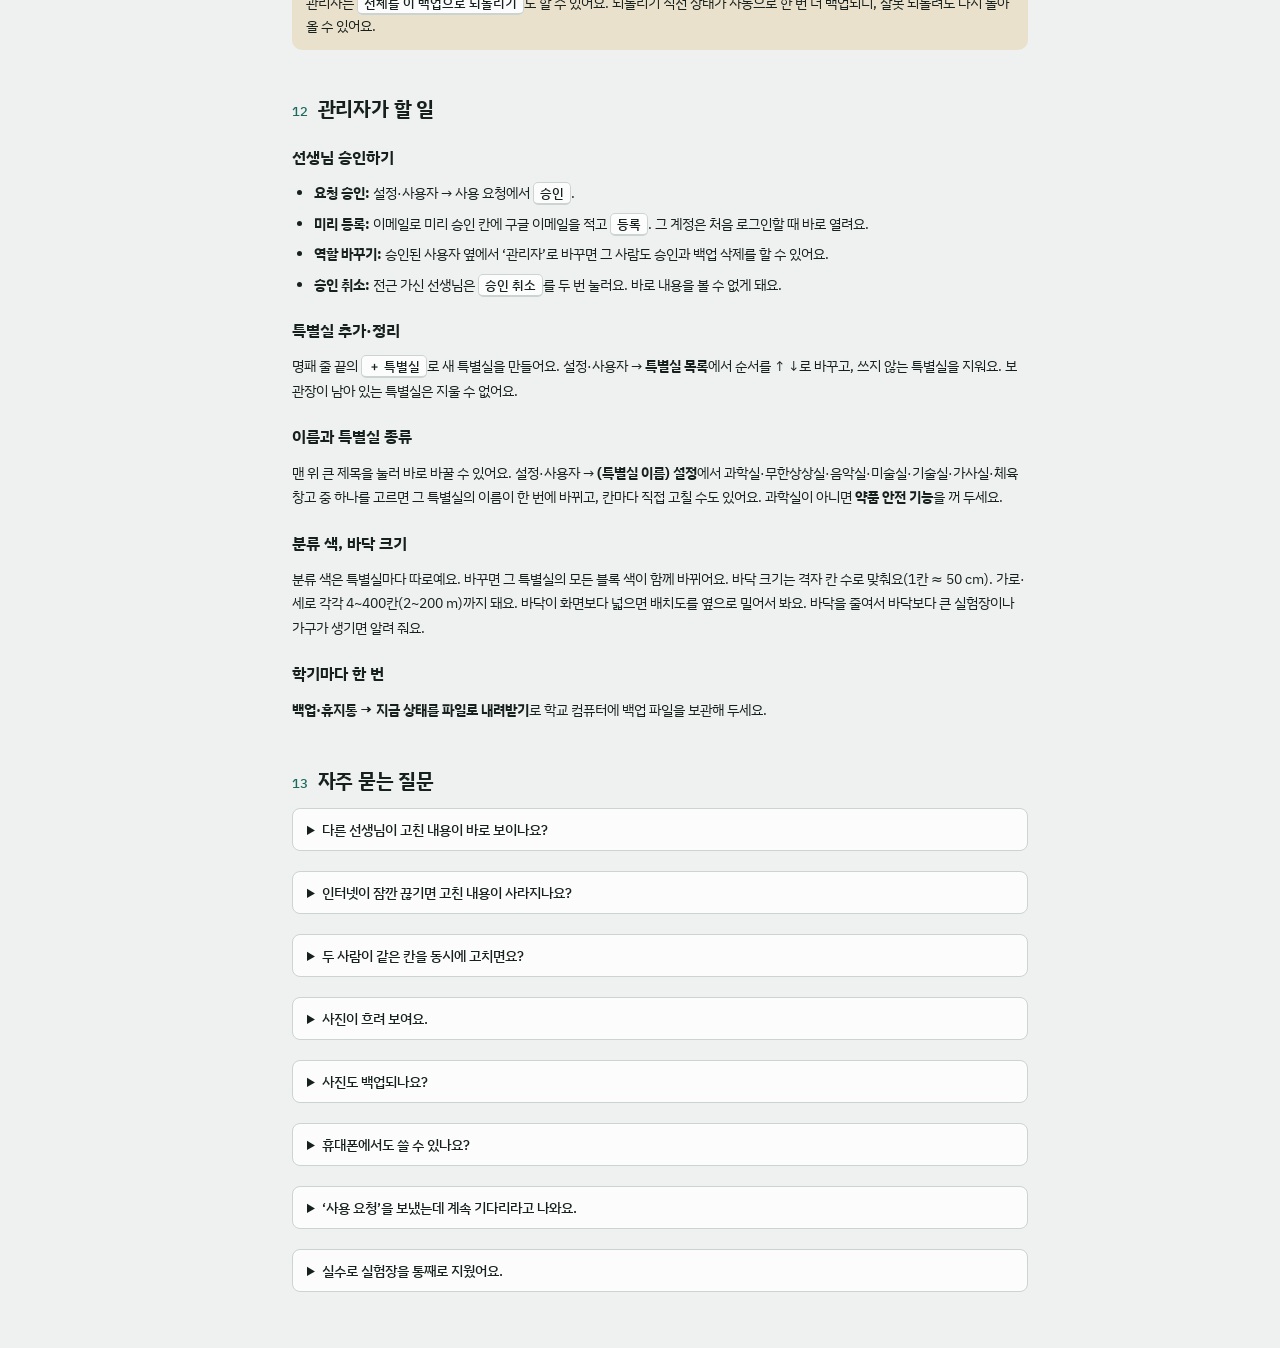
==== commit d3daad39: "특별실 바닥 크기 제한 풀기 (4~400칸) - 바닥 가로·세로 FLOOR_MIN~FLOOR_MAX(4~400칸, 2~200 m) - 넓은 바닥은 격자 칸을 최소 16px로 그리고" ====
--- a/help.html
+++ b/help.html
@@ -247,7 +247,7 @@
         <h3>이름과 특별실 종류</h3>
         <p>맨 위 큰 제목을 눌러 바로 바꿀 수 있어요. 설정·사용자 → <b>(특별실 이름) 설정</b>에서 과학실·무한상상실·음악실·미술실·기술실·가사실·체육 창고 중 하나를 고르면 그 특별실의 이름이 한 번에 바뀌고, 칸마다 직접 고칠 수도 있어요. 과학실이 아니면 <b>약품 안전 기능</b>을 꺼 두세요.</p>
         <h3>분류 색, 바닥 크기</h3>
-        <p>분류 색은 특별실마다 따로예요. 바꾸면 그 특별실의 모든 블록 색이 함께 바뀌어요. 바닥 크기는 격자 칸 수로 맞춰요(1칸 ≈ 50 cm).</p>
+        <p>분류 색은 특별실마다 따로예요. 바꾸면 그 특별실의 모든 블록 색이 함께 바뀌어요. 바닥 크기는 격자 칸 수로 맞춰요(1칸 ≈ 50 cm). 가로·세로 각각 4~400칸(2~200 m)까지 돼요. 바닥이 화면보다 넓으면 배치도를 옆으로 밀어서 봐요. 바닥을 줄여서 바닥보다 큰 실험장이나 가구가 생기면 알려 줘요.</p>
         <h3>학기마다 한 번</h3>
         <p><b>백업·휴지통 → 지금 상태를 파일로 내려받기</b>로 학교 컴퓨터에 백업 파일을 보관해 두세요.</p>
       </section>
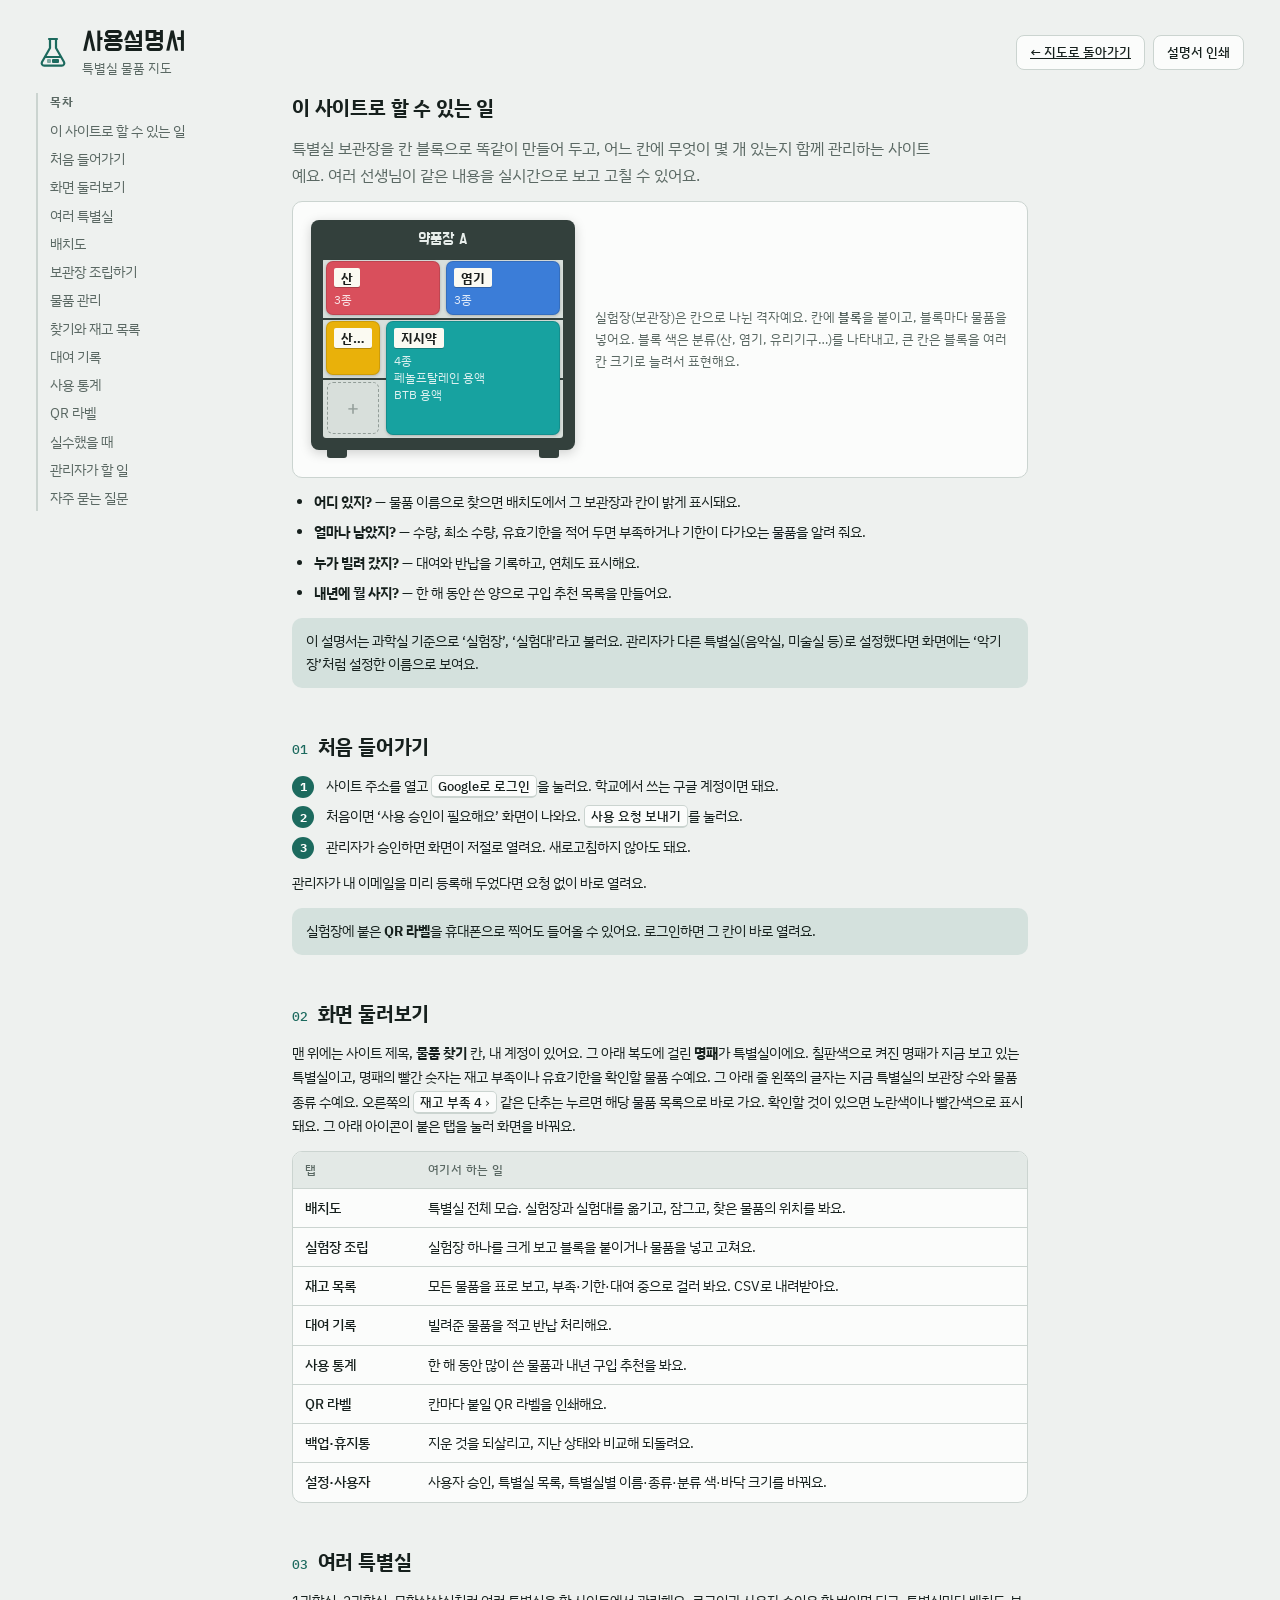
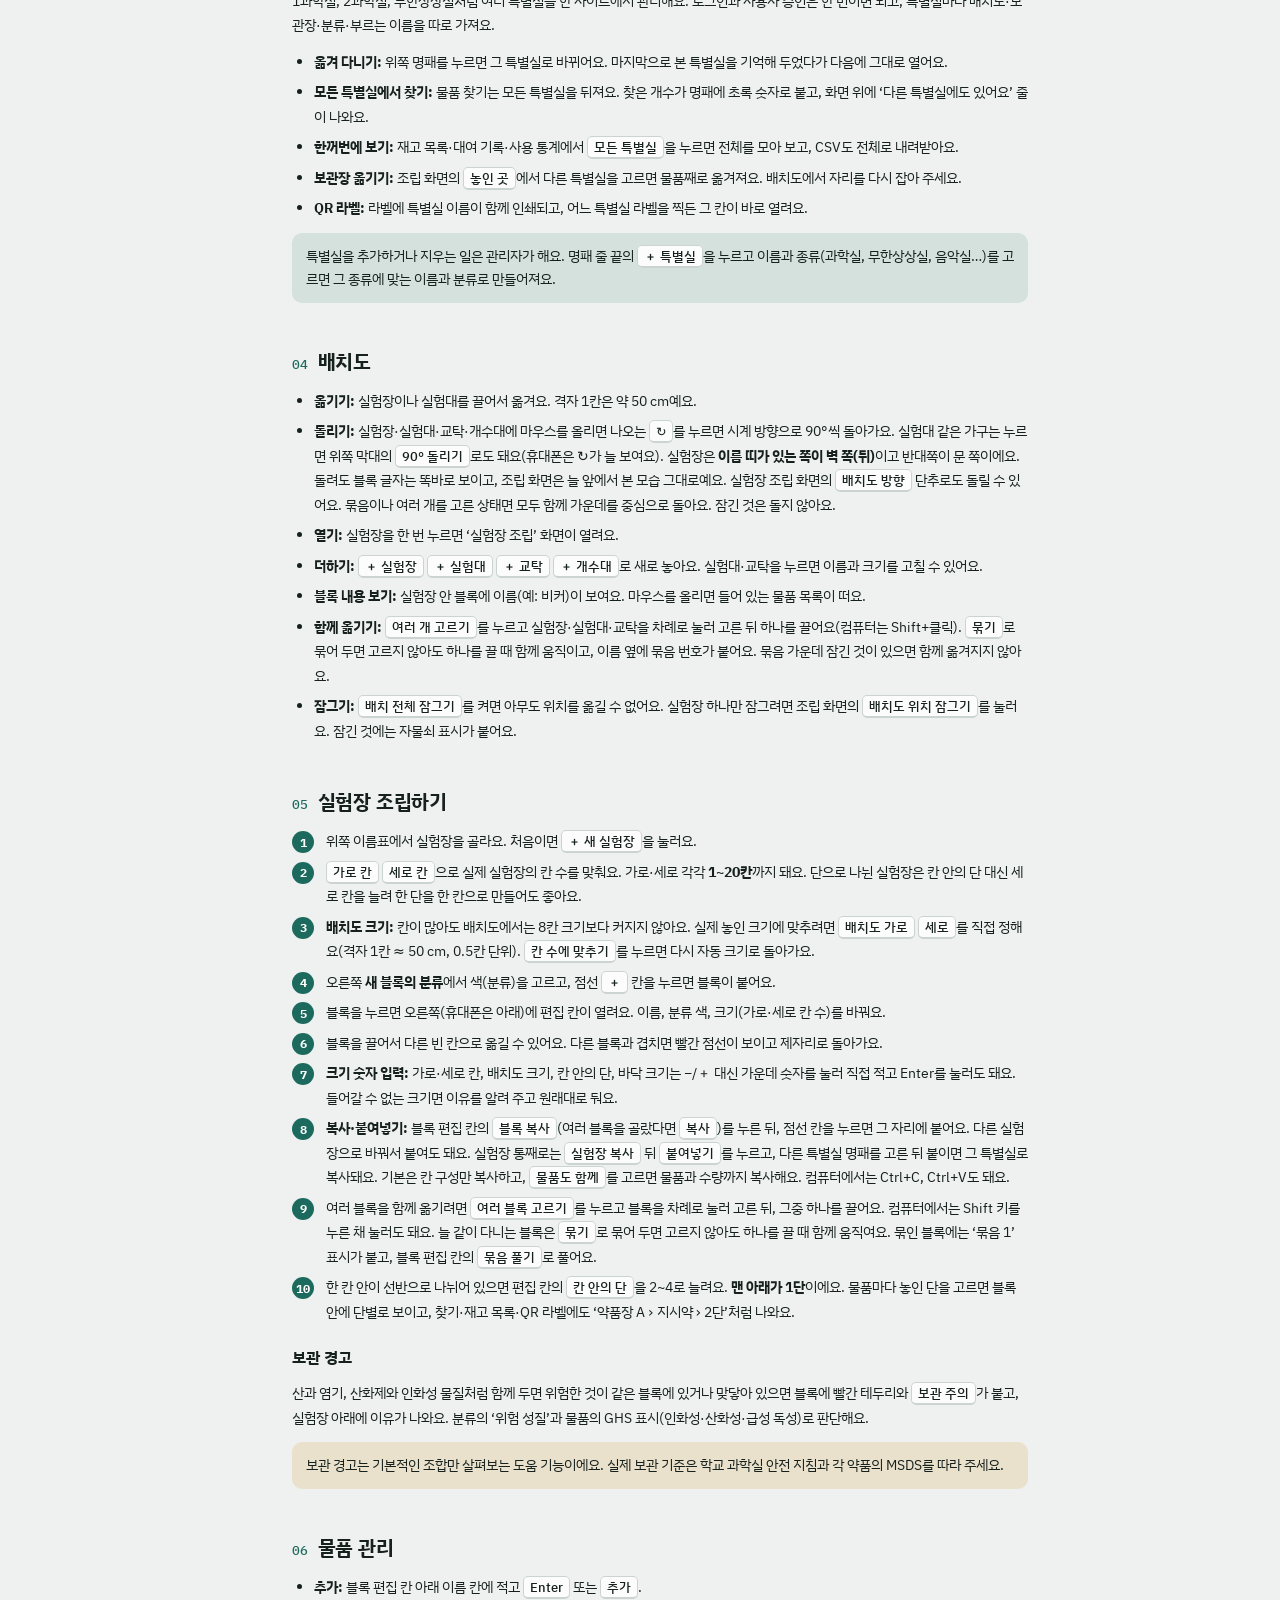
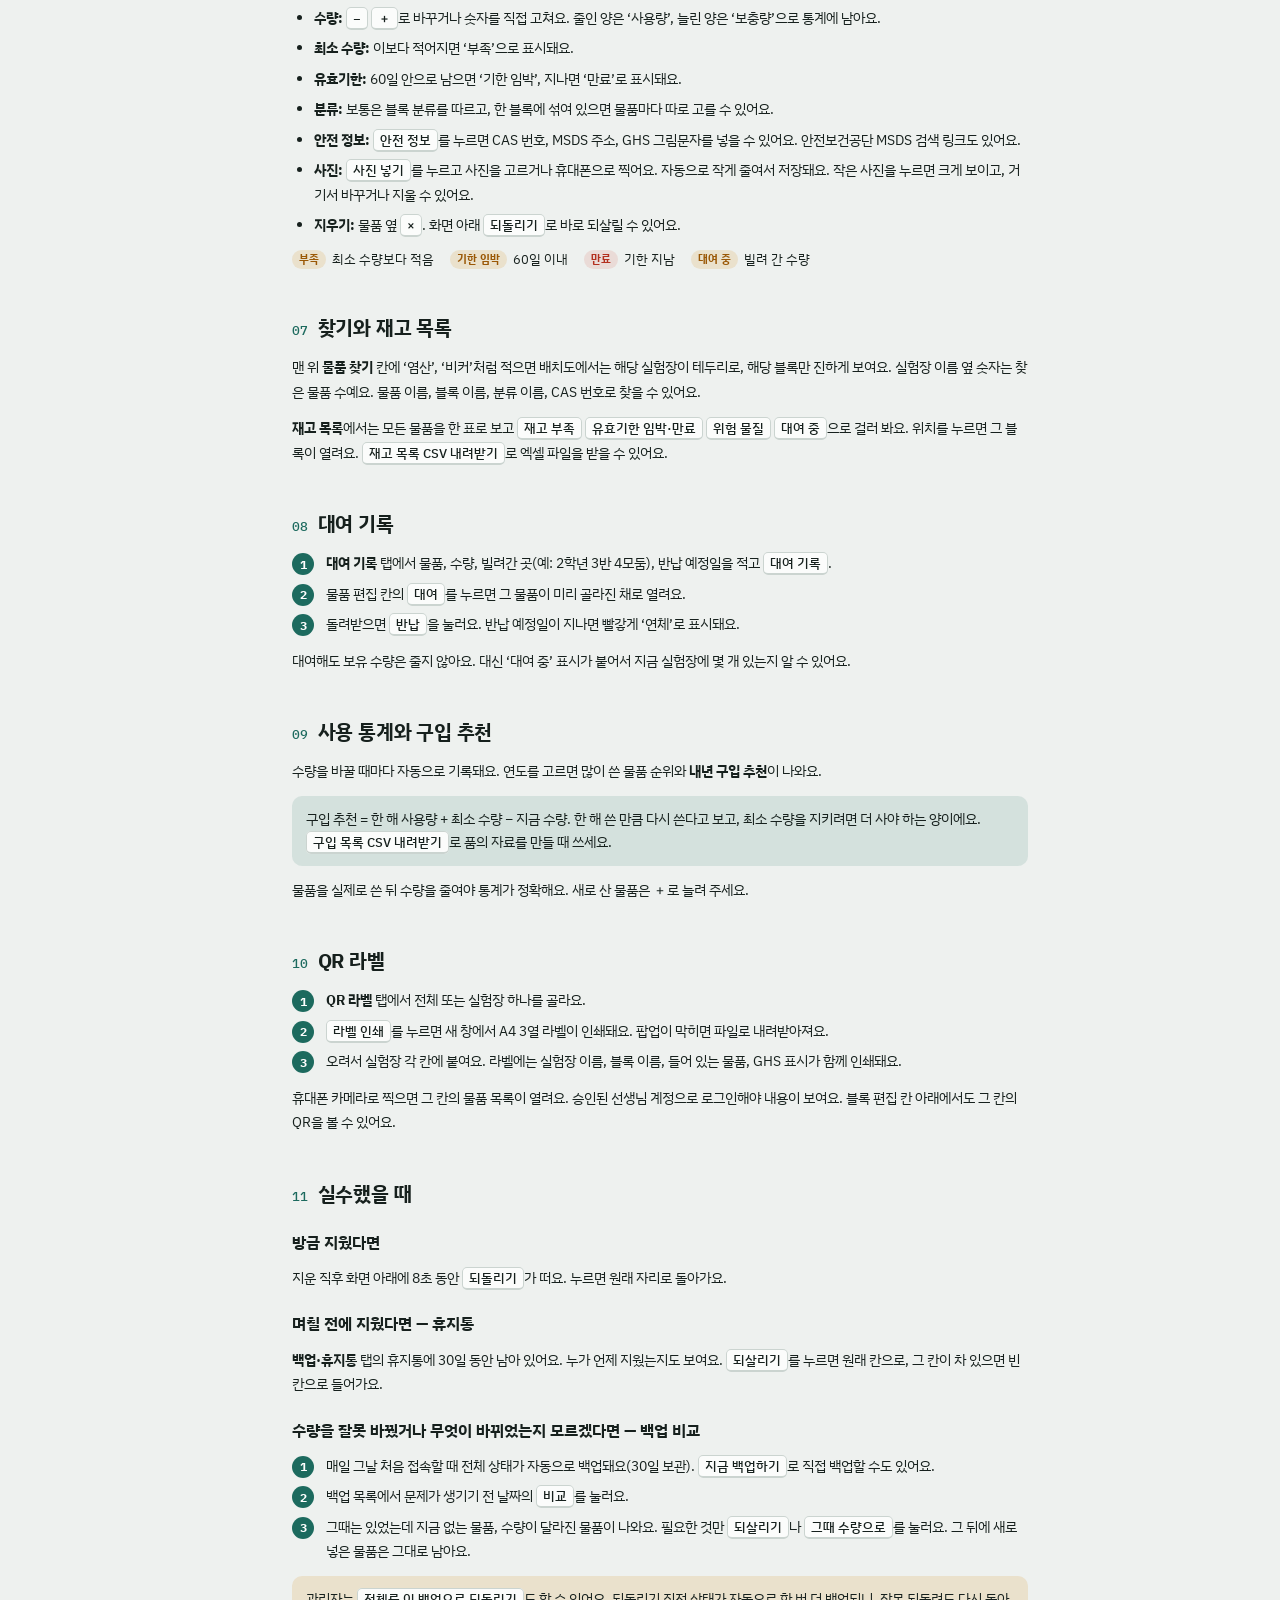
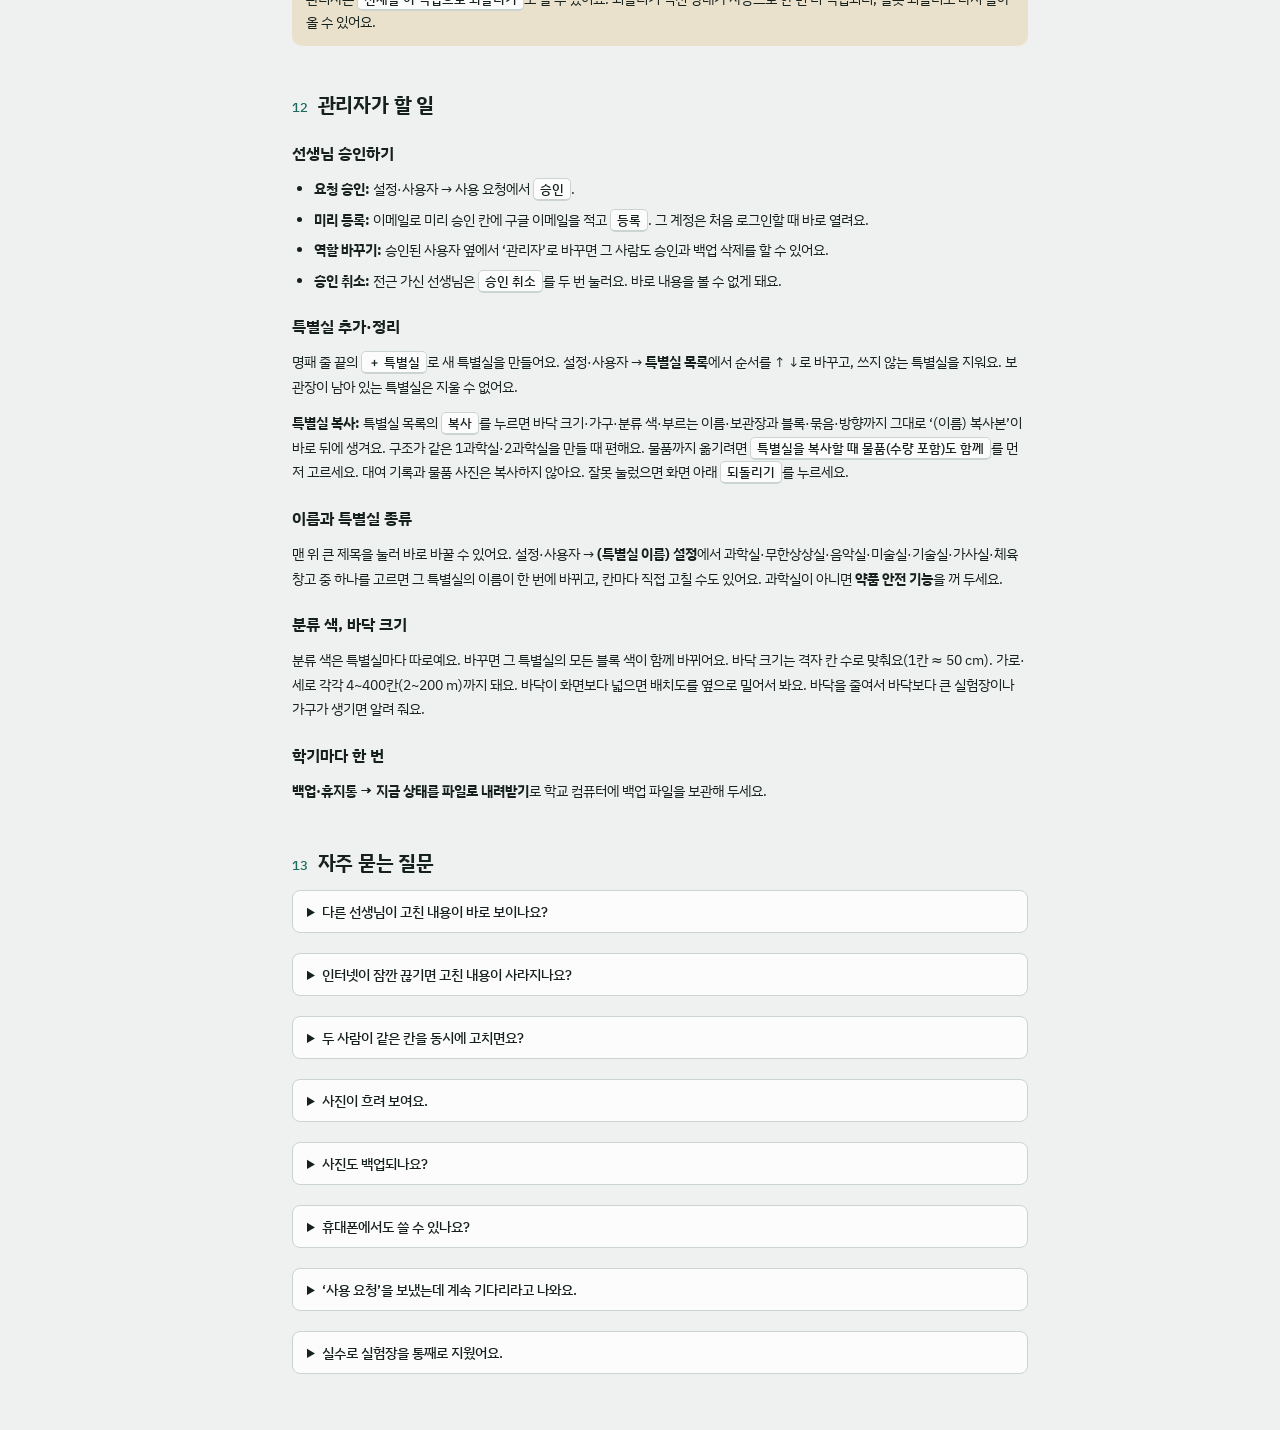
==== commit 527ce4ae: "특별실 통째로 복사하기 - 설정 › 특별실 목록에 복사 단추: 바닥·가구·분류·이름·실험장·블록·묶음·방향을 새 특별실로 - 물품(수량 포함)은 고를 때만, 대여 기록과 사진은 복" ====
--- a/help.html
+++ b/help.html
@@ -244,6 +244,7 @@
         </ul>
         <h3>특별실 추가·정리</h3>
         <p>명패 줄 끝의 <span class="ui">＋ 특별실</span>로 새 특별실을 만들어요. 설정·사용자 → <b>특별실 목록</b>에서 순서를 ↑ ↓로 바꾸고, 쓰지 않는 특별실을 지워요. 보관장이 남아 있는 특별실은 지울 수 없어요.</p>
+        <p><b>특별실 복사:</b> 특별실 목록의 <span class="ui">복사</span>를 누르면 바닥 크기·가구·분류 색·부르는 이름·보관장과 블록·묶음·방향까지 그대로 ‘(이름) 복사본’이 바로 뒤에 생겨요. 구조가 같은 1과학실·2과학실을 만들 때 편해요. 물품까지 옮기려면 <span class="ui">특별실을 복사할 때 물품(수량 포함)도 함께</span>를 먼저 고르세요. 대여 기록과 물품 사진은 복사하지 않아요. 잘못 눌렀으면 화면 아래 <span class="ui">되돌리기</span>를 누르세요.</p>
         <h3>이름과 특별실 종류</h3>
         <p>맨 위 큰 제목을 눌러 바로 바꿀 수 있어요. 설정·사용자 → <b>(특별실 이름) 설정</b>에서 과학실·무한상상실·음악실·미술실·기술실·가사실·체육 창고 중 하나를 고르면 그 특별실의 이름이 한 번에 바뀌고, 칸마다 직접 고칠 수도 있어요. 과학실이 아니면 <b>약품 안전 기능</b>을 꺼 두세요.</p>
         <h3>분류 색, 바닥 크기</h3>
--- a/css/style.css
+++ b/css/style.css
@@ -394,3 +394,6 @@
 .furn .rotbtn{position:absolute;right:2px;bottom:2px;background:var(--surface);box-shadow:0 0 0 1px var(--line);color:var(--ink)}
 @media (hover:hover){.rotbtn{opacity:0}.cabcard:hover .rotbtn,.furn:hover .rotbtn,.furn.sel .rotbtn,.rotbtn:focus-visible{opacity:1}}
 .dragging .rotbtn{opacity:0!important}
+
+/* 실험장 이름판: 이름이 길어도 실험장 틀을 넓히지 않고 줄을 바꿔요 */
+.cabinet .plate{box-sizing:border-box;word-break:keep-all;overflow-wrap:anywhere;line-height:1.25}
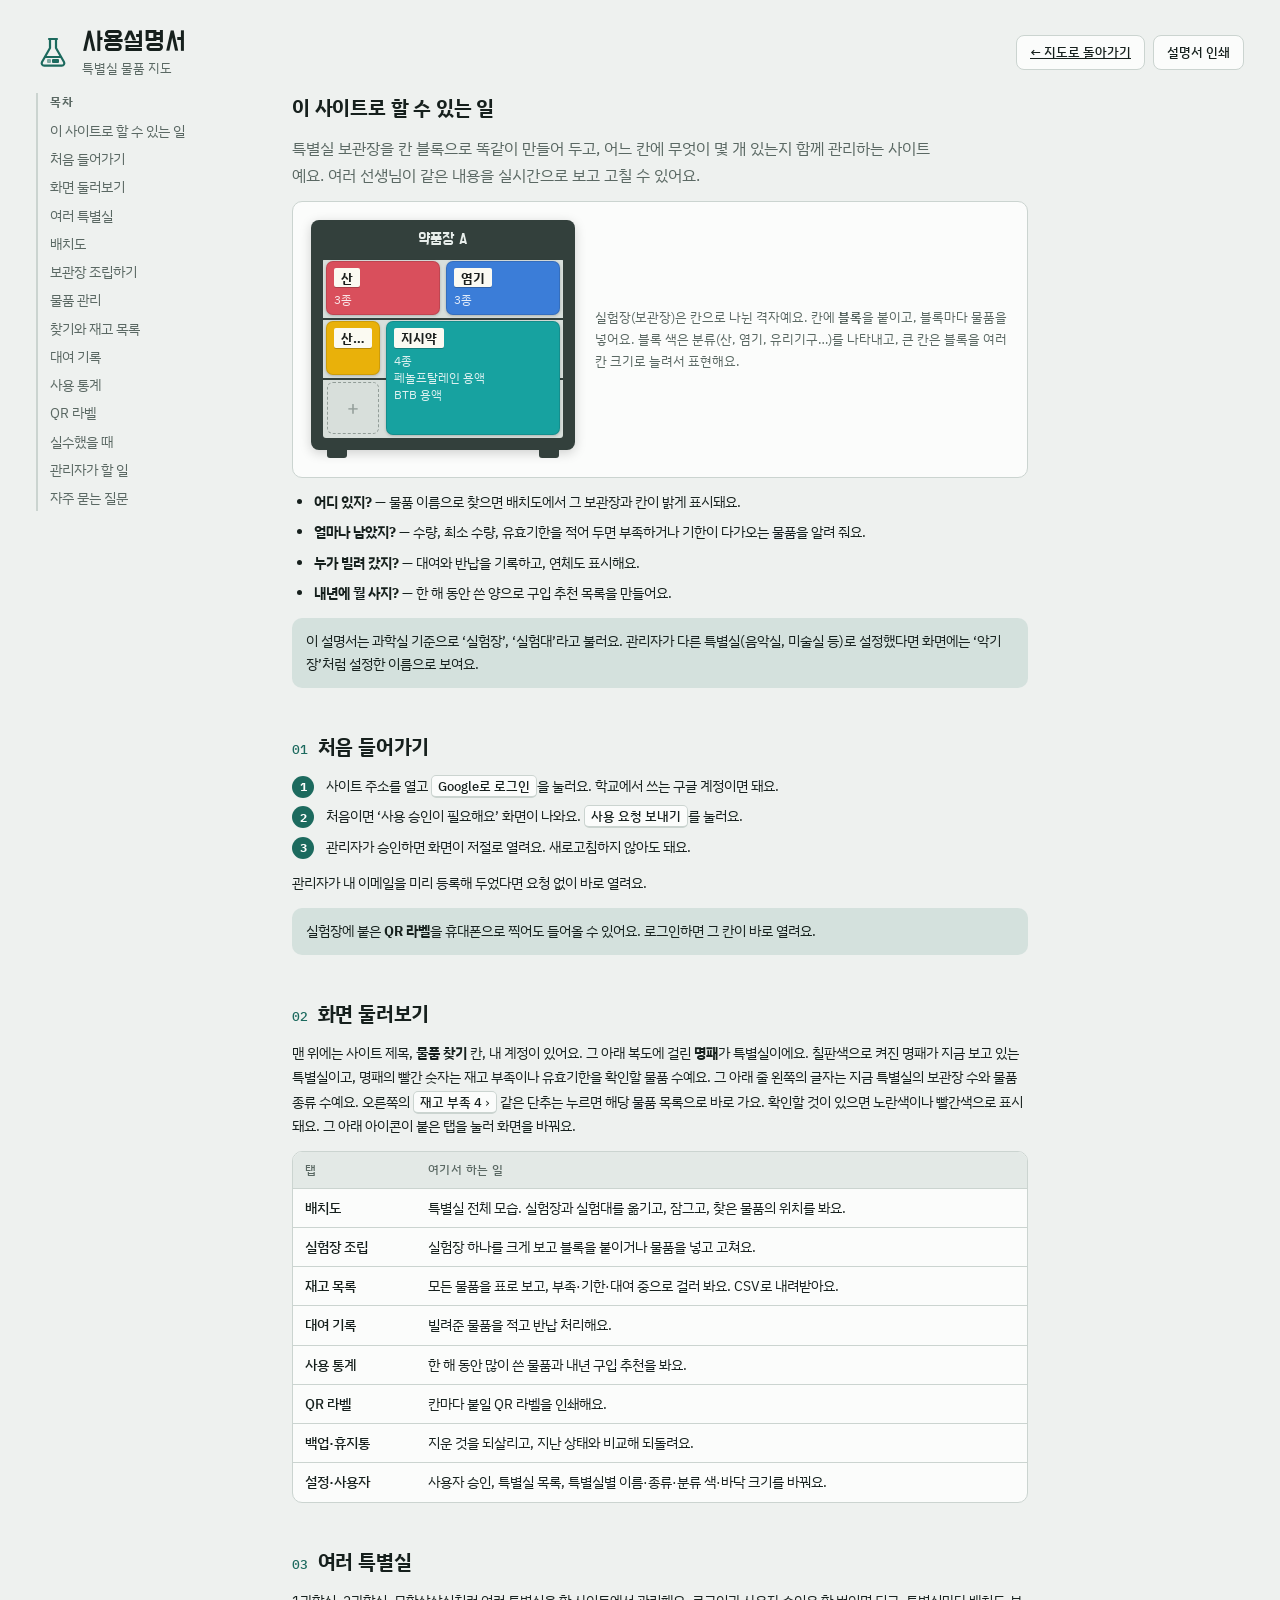
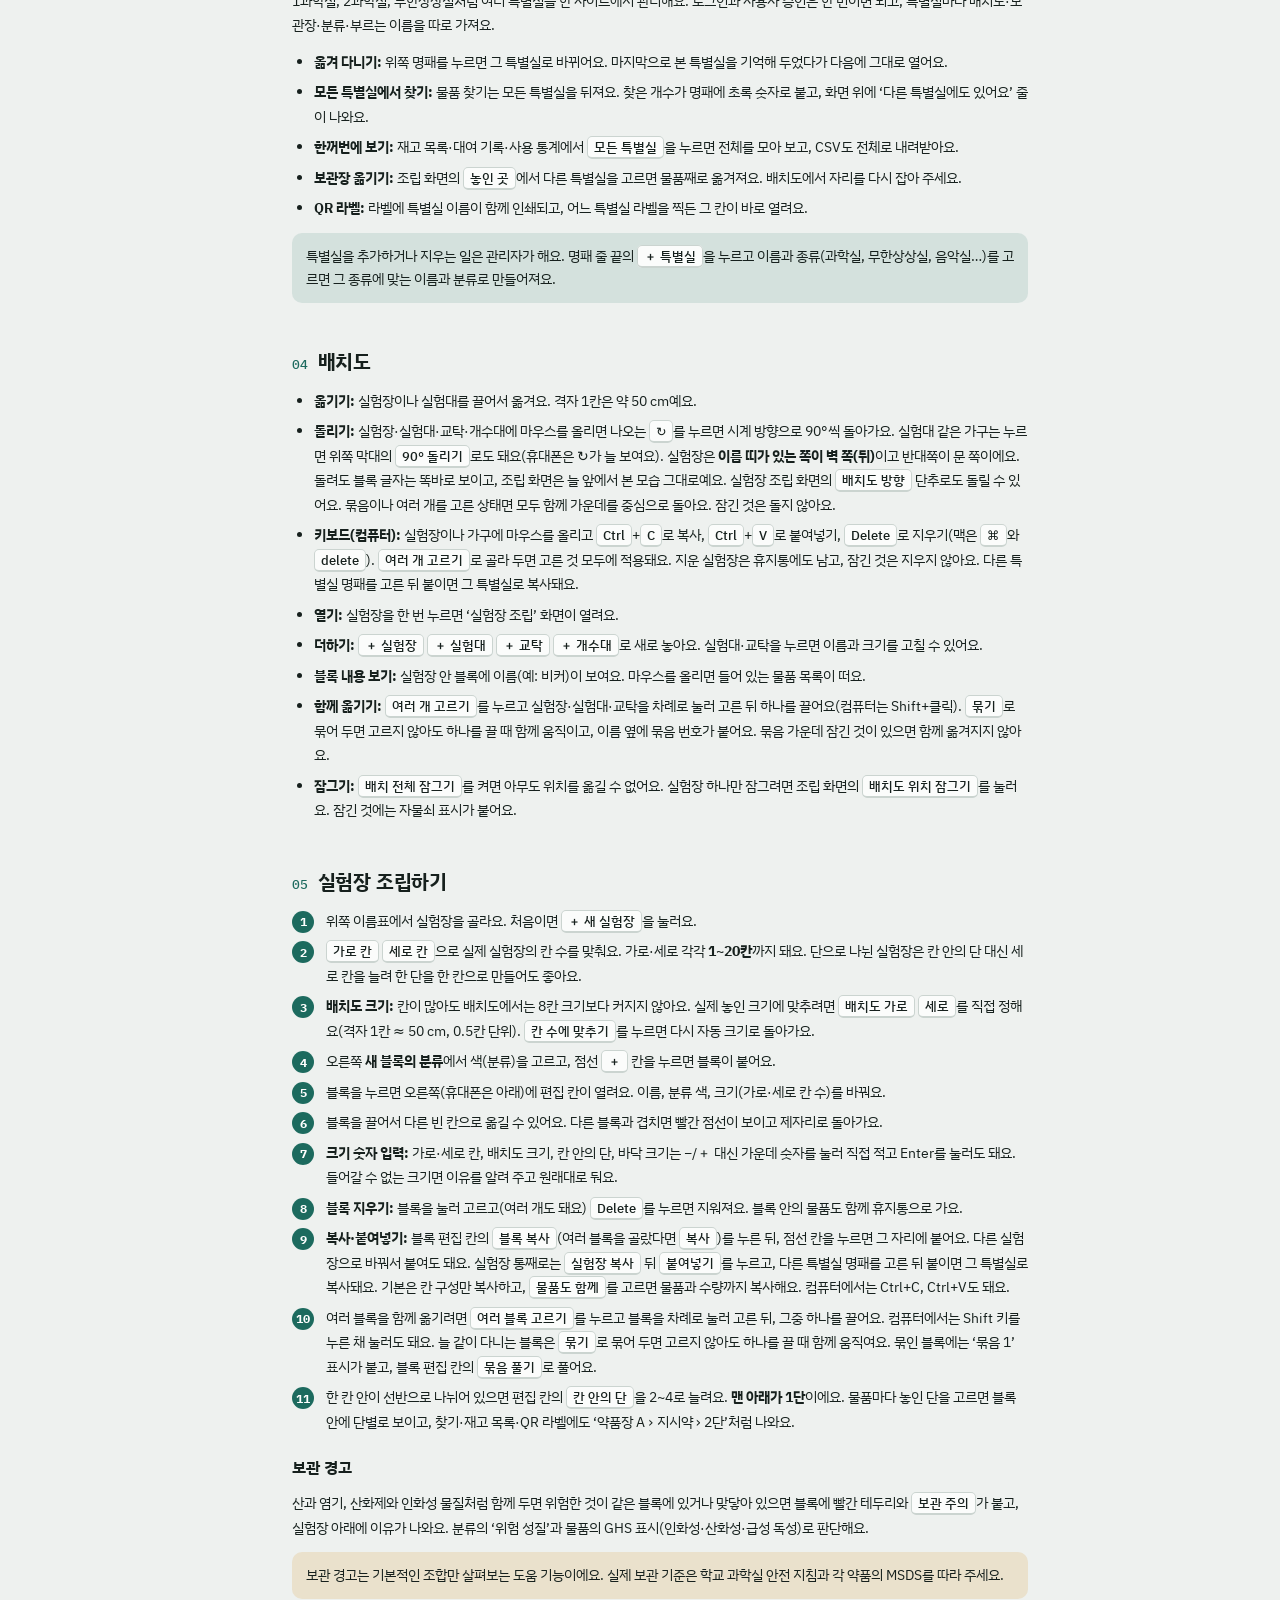
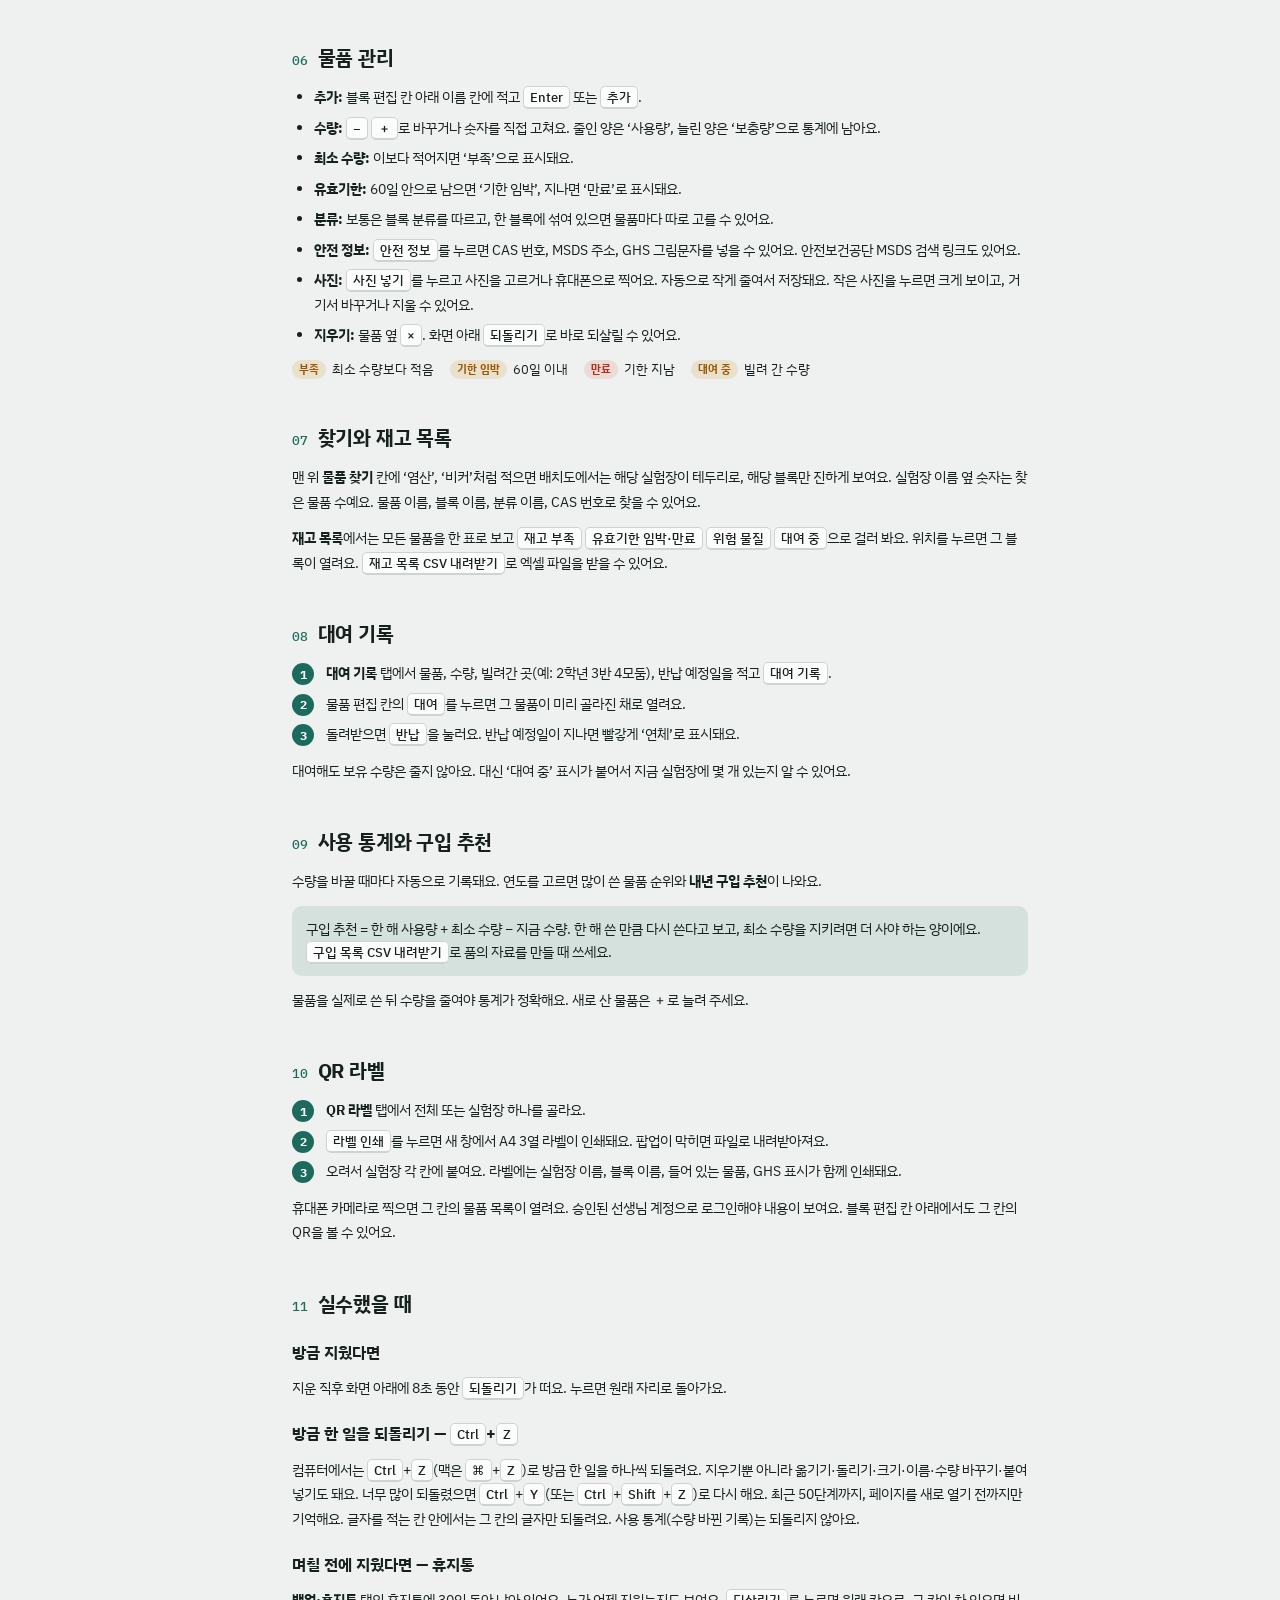
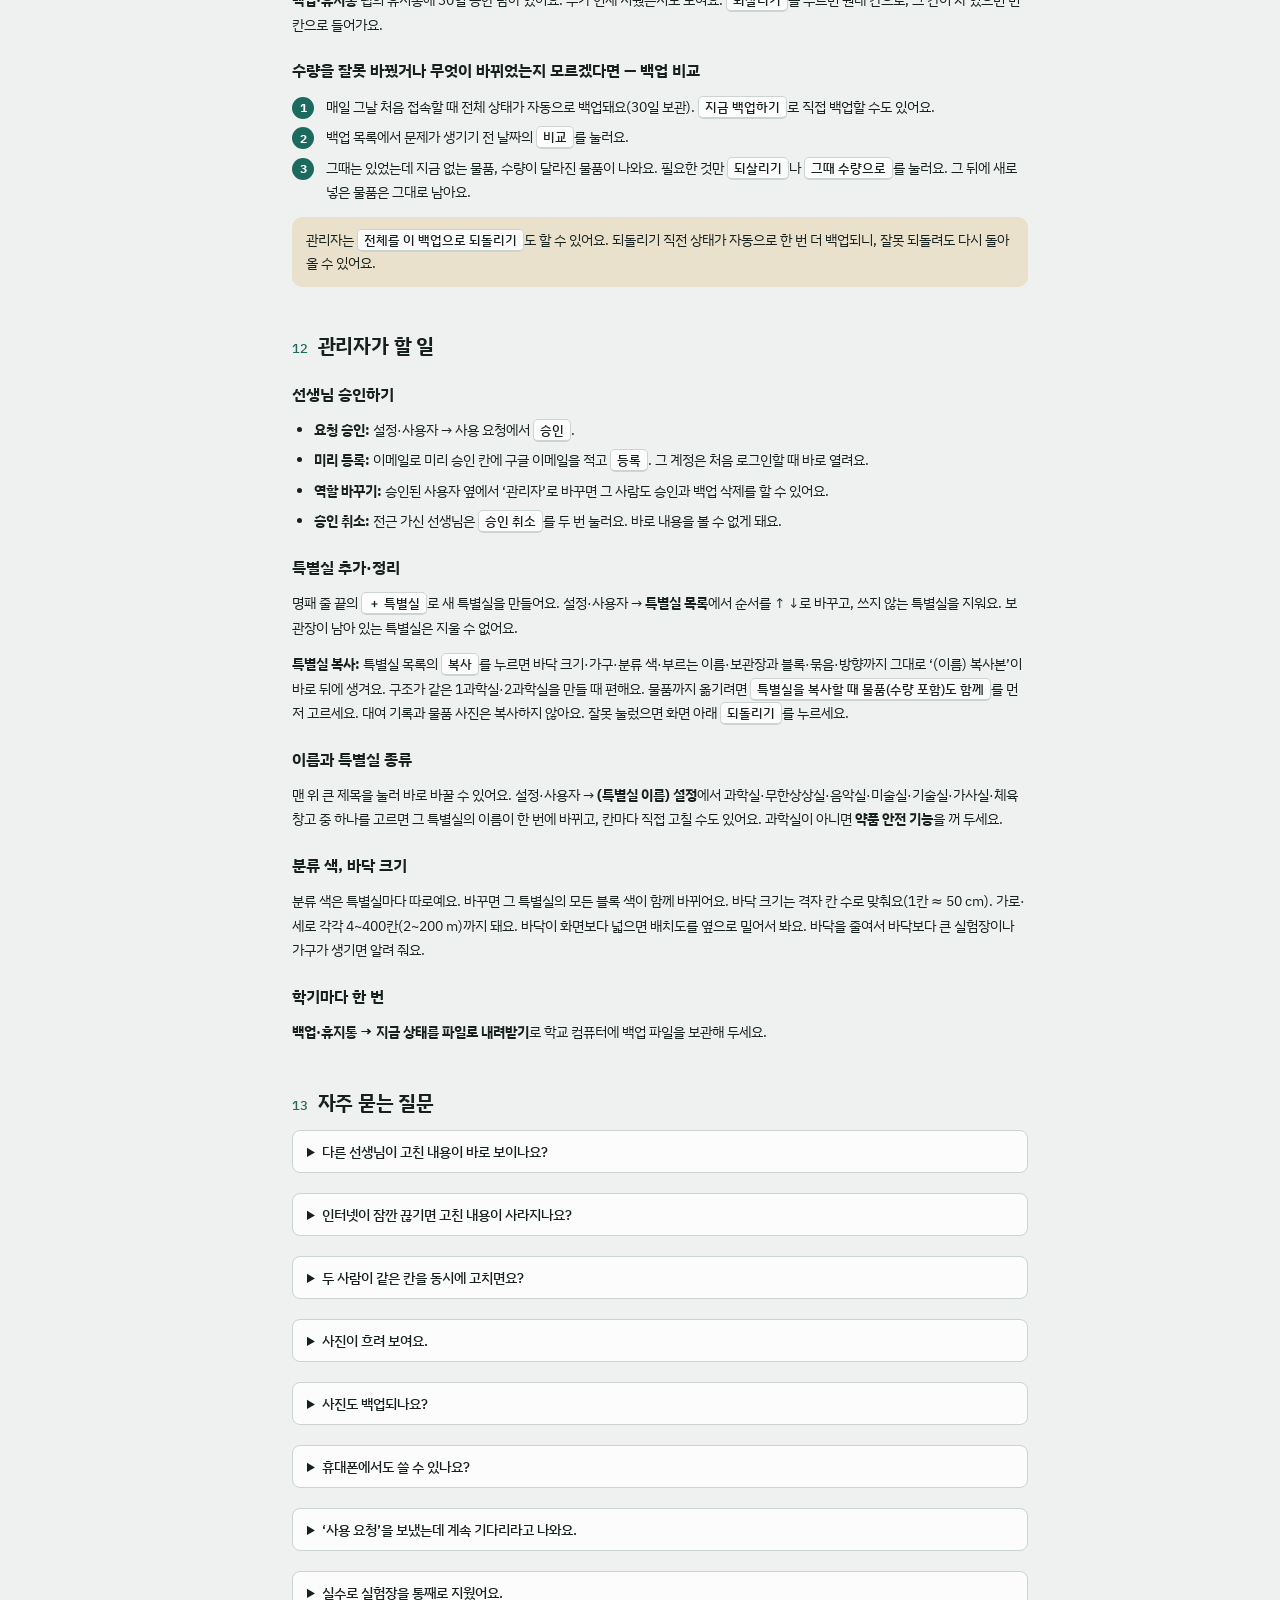
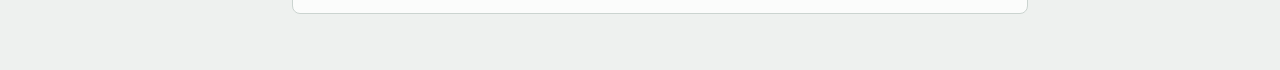
==== commit 95fc87bb: "키보드 단축키와 Ctrl+Z 되돌리기 - 배치도: 마우스를 올린(또는 고른) 실험장·가구를 Ctrl+C·Ctrl+V로 복사, Delete로 지우기(여러 개 가능, 가구도) - 조립" ====
--- a/help.html
+++ b/help.html
@@ -143,6 +143,7 @@
         <ul>
           <li><b>옮기기:</b> 실험장이나 실험대를 끌어서 옮겨요. 격자 1칸은 약 50 cm예요.</li>
           <li><b>돌리기:</b> 실험장·실험대·교탁·개수대에 마우스를 올리면 나오는 <span class="ui">↻</span>를 누르면 시계 방향으로 90°씩 돌아가요. 실험대 같은 가구는 누르면 위쪽 막대의 <span class="ui">90° 돌리기</span>로도 돼요(휴대폰은 ↻가 늘 보여요). 실험장은 <b>이름 띠가 있는 쪽이 벽 쪽(뒤)</b>이고 반대쪽이 문 쪽이에요. 돌려도 블록 글자는 똑바로 보이고, 조립 화면은 늘 앞에서 본 모습 그대로예요. 실험장 조립 화면의 <span class="ui">배치도 방향</span> 단추로도 돌릴 수 있어요. 묶음이나 여러 개를 고른 상태면 모두 함께 가운데를 중심으로 돌아요. 잠긴 것은 돌지 않아요.</li>
+          <li><b>키보드(컴퓨터):</b> 실험장이나 가구에 마우스를 올리고 <kbd>Ctrl</kbd>+<kbd>C</kbd>로 복사, <kbd>Ctrl</kbd>+<kbd>V</kbd>로 붙여넣기, <kbd>Delete</kbd>로 지우기(맥은 <kbd>⌘</kbd>와 <kbd>delete</kbd>). <span class="ui">여러 개 고르기</span>로 골라 두면 고른 것 모두에 적용돼요. 지운 실험장은 휴지통에도 남고, 잠긴 것은 지우지 않아요. 다른 특별실 명패를 고른 뒤 붙이면 그 특별실로 복사돼요.</li>
           <li><b>열기:</b> 실험장을 한 번 누르면 ‘실험장 조립’ 화면이 열려요.</li>
           <li><b>더하기:</b> <span class="ui">＋ 실험장</span> <span class="ui">＋ 실험대</span> <span class="ui">＋ 교탁</span> <span class="ui">＋ 개수대</span>로 새로 놓아요. 실험대·교탁을 누르면 이름과 크기를 고칠 수 있어요.</li>
           <li><b>블록 내용 보기:</b> 실험장 안 블록에 이름(예: 비커)이 보여요. 마우스를 올리면 들어 있는 물품 목록이 떠요.</li>
@@ -161,6 +162,7 @@
           <li>블록을 누르면 오른쪽(휴대폰은 아래)에 편집 칸이 열려요. 이름, 분류 색, 크기(가로·세로 칸 수)를 바꿔요.</li>
           <li>블록을 끌어서 다른 빈 칸으로 옮길 수 있어요. 다른 블록과 겹치면 빨간 점선이 보이고 제자리로 돌아가요.</li>
           <li><b>크기 숫자 입력:</b> 가로·세로 칸, 배치도 크기, 칸 안의 단, 바닥 크기는 −/＋ 대신 가운데 숫자를 눌러 직접 적고 Enter를 눌러도 돼요. 들어갈 수 없는 크기면 이유를 알려 주고 원래대로 둬요.</li>
+          <li><b>블록 지우기:</b> 블록을 눌러 고르고(여러 개도 돼요) <kbd>Delete</kbd>를 누르면 지워져요. 블록 안의 물품도 함께 휴지통으로 가요.</li>
           <li><b>복사·붙여넣기:</b> 블록 편집 칸의 <span class="ui">블록 복사</span>(여러 블록을 골랐다면 <span class="ui">복사</span>)를 누른 뒤, 점선 칸을 누르면 그 자리에 붙어요. 다른 실험장으로 바꿔서 붙여도 돼요. 실험장 통째로는 <span class="ui">실험장 복사</span> 뒤 <span class="ui">붙여넣기</span>를 누르고, 다른 특별실 명패를 고른 뒤 붙이면 그 특별실로 복사돼요. 기본은 칸 구성만 복사하고, <span class="ui">물품도 함께</span>를 고르면 물품과 수량까지 복사해요. 컴퓨터에서는 Ctrl+C, Ctrl+V도 돼요.</li>
           <li>여러 블록을 함께 옮기려면 <span class="ui">여러 블록 고르기</span>를 누르고 블록을 차례로 눌러 고른 뒤, 그중 하나를 끌어요. 컴퓨터에서는 Shift 키를 누른 채 눌러도 돼요. 늘 같이 다니는 블록은 <span class="ui">묶기</span>로 묶어 두면 고르지 않아도 하나를 끌 때 함께 움직여요. 묶인 블록에는 ‘묶음 1’ 표시가 붙고, 블록 편집 칸의 <span class="ui">묶음 풀기</span>로 풀어요.</li>
           <li>한 칸 안이 선반으로 나뉘어 있으면 편집 칸의 <span class="ui">칸 안의 단</span>을 2~4로 늘려요. <b>맨 아래가 1단</b>이에요. 물품마다 놓인 단을 고르면 블록 안에 단별로 보이고, 찾기·재고 목록·QR 라벨에도 ‘약품장 A › 지시약 › 2단’처럼 나와요.</li>
@@ -222,6 +224,8 @@
         <h2><span class="no">11</span>실수했을 때</h2>
         <h3>방금 지웠다면</h3>
         <p>지운 직후 화면 아래에 8초 동안 <span class="ui">되돌리기</span>가 떠요. 누르면 원래 자리로 돌아가요.</p>
+        <h3>방금 한 일을 되돌리기 — <kbd>Ctrl</kbd>+<kbd>Z</kbd></h3>
+        <p>컴퓨터에서는 <kbd>Ctrl</kbd>+<kbd>Z</kbd>(맥은 <kbd>⌘</kbd>+<kbd>Z</kbd>)로 방금 한 일을 하나씩 되돌려요. 지우기뿐 아니라 옮기기·돌리기·크기·이름·수량 바꾸기·붙여넣기도 돼요. 너무 많이 되돌렸으면 <kbd>Ctrl</kbd>+<kbd>Y</kbd>(또는 <kbd>Ctrl</kbd>+<kbd>Shift</kbd>+<kbd>Z</kbd>)로 다시 해요. 최근 50단계까지, 페이지를 새로 열기 전까지만 기억해요. 글자를 적는 칸 안에서는 그 칸의 글자만 되돌려요. 사용 통계(수량 바뀐 기록)는 되돌리지 않아요.</p>
         <h3>며칠 전에 지웠다면 — 휴지통</h3>
         <p><b>백업·휴지통</b> 탭의 휴지통에 30일 동안 남아 있어요. 누가 언제 지웠는지도 보여요. <span class="ui">되살리기</span>를 누르면 원래 칸으로, 그 칸이 차 있으면 빈 칸으로 들어가요.</p>
         <h3>수량을 잘못 바꿨거나 무엇이 바뀌었는지 모르겠다면 — 백업 비교</h3>
--- a/css/style.css
+++ b/css/style.css
@@ -397,3 +397,5 @@
 
 /* 실험장 이름판: 이름이 길어도 실험장 틀을 넓히지 않고 줄을 바꿔요 */
 .cabinet .plate{box-sizing:border-box;word-break:keep-all;overflow-wrap:anywhere;line-height:1.25}
+/* 키보드 단축키 안내는 마우스가 있는 화면에서만 */
+@media (hover:none){.hint.kbd{display:none}}
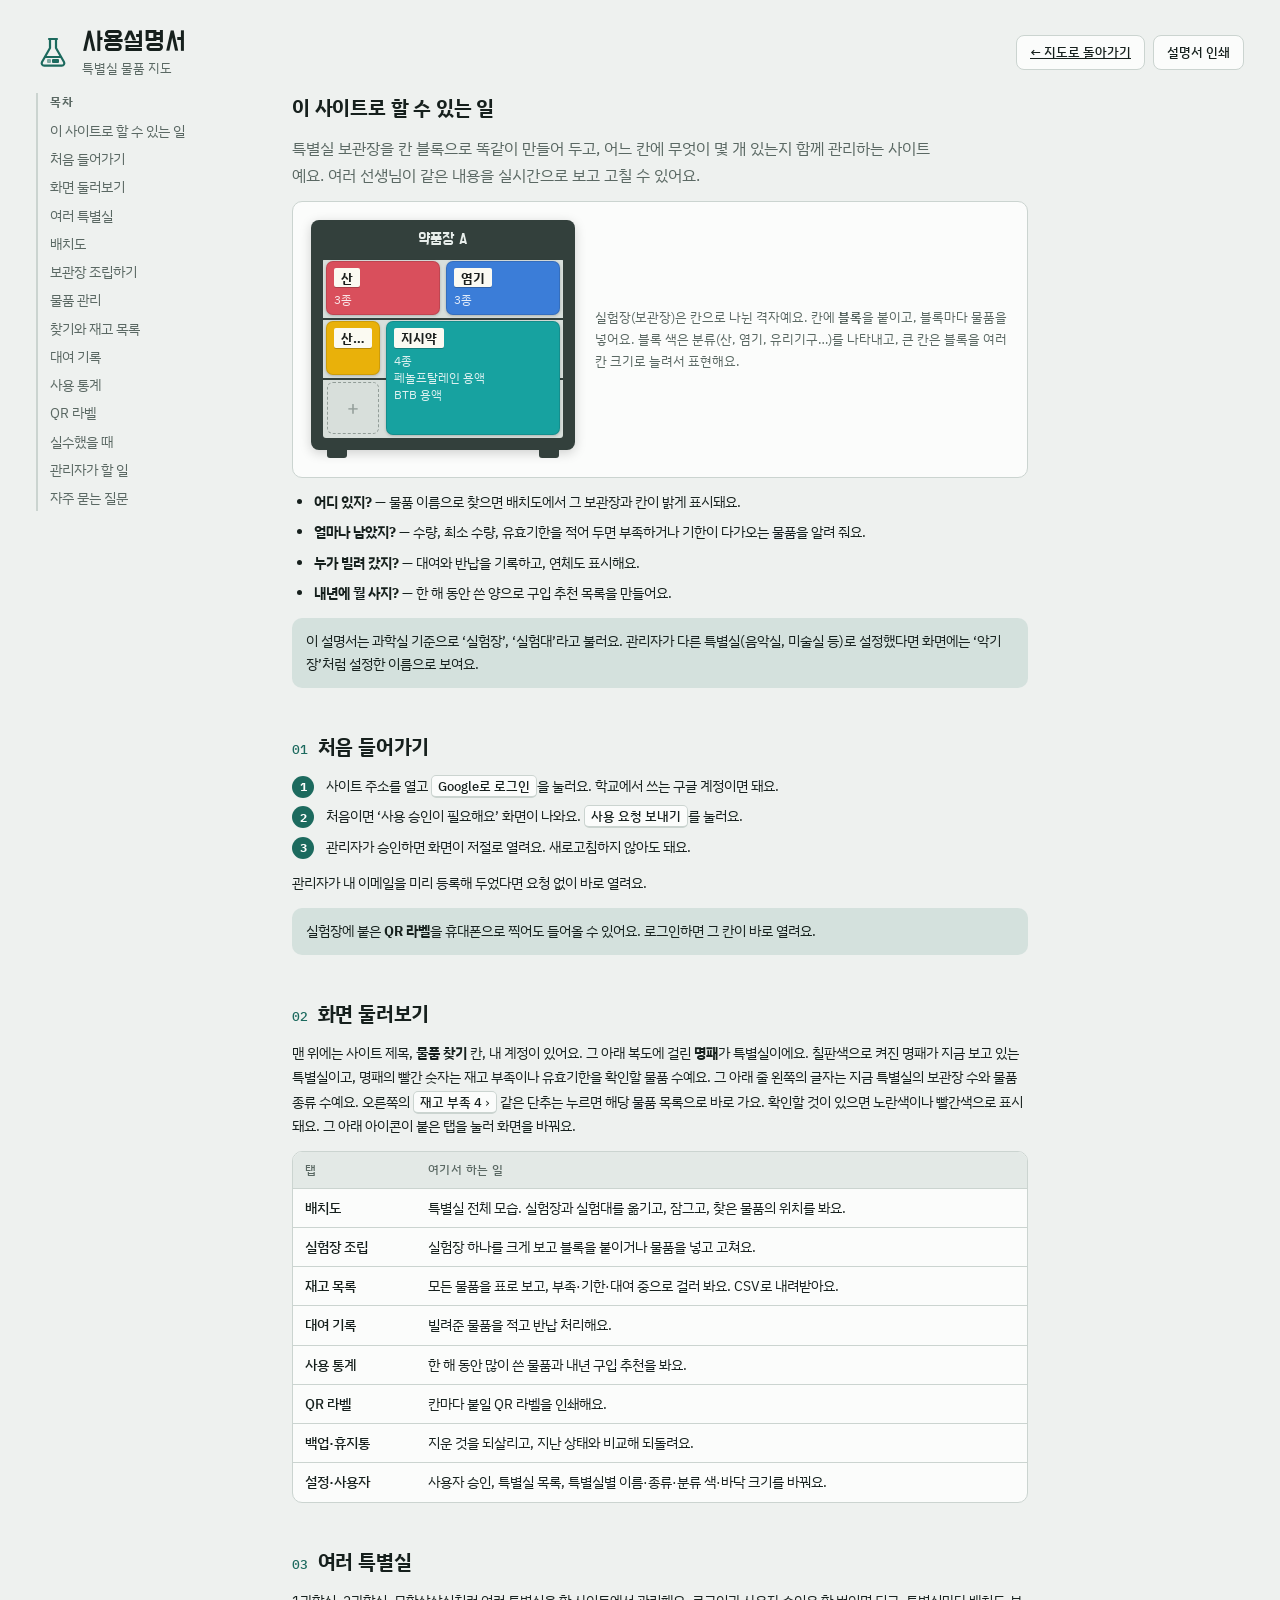
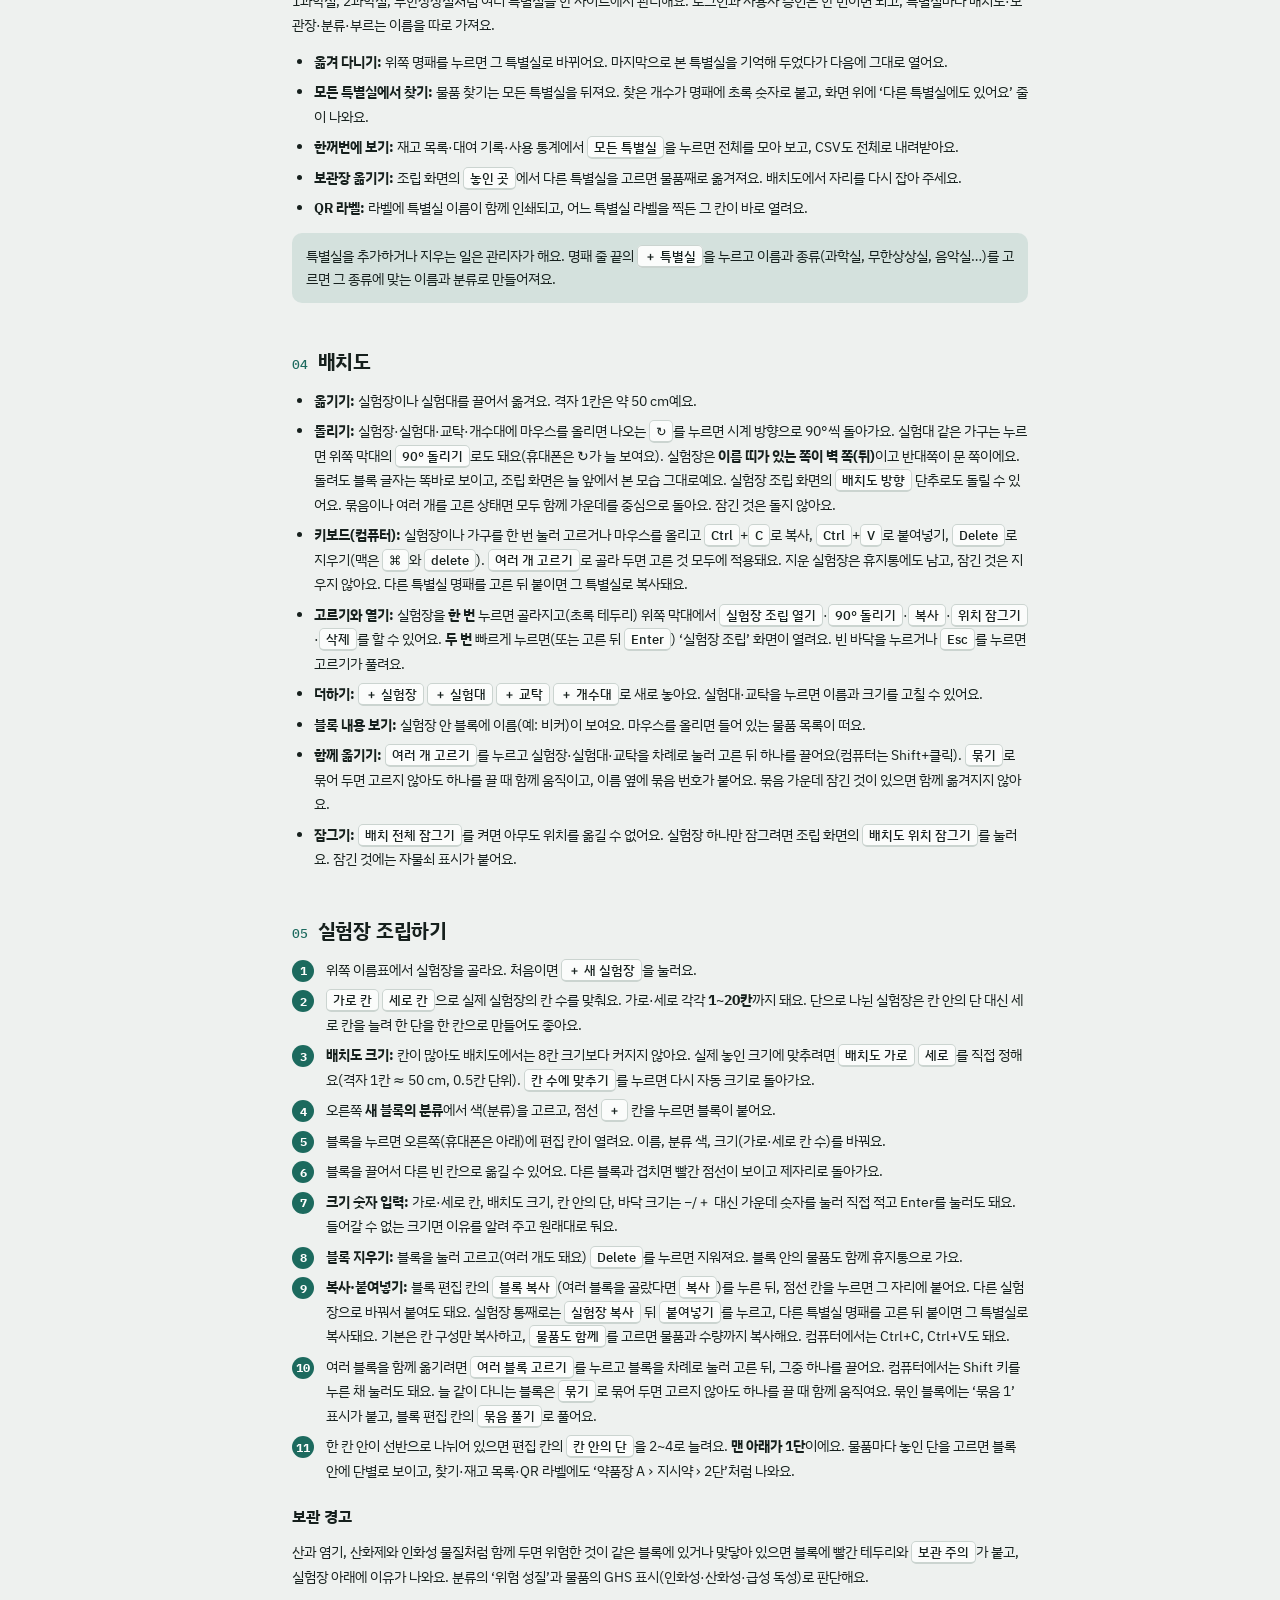
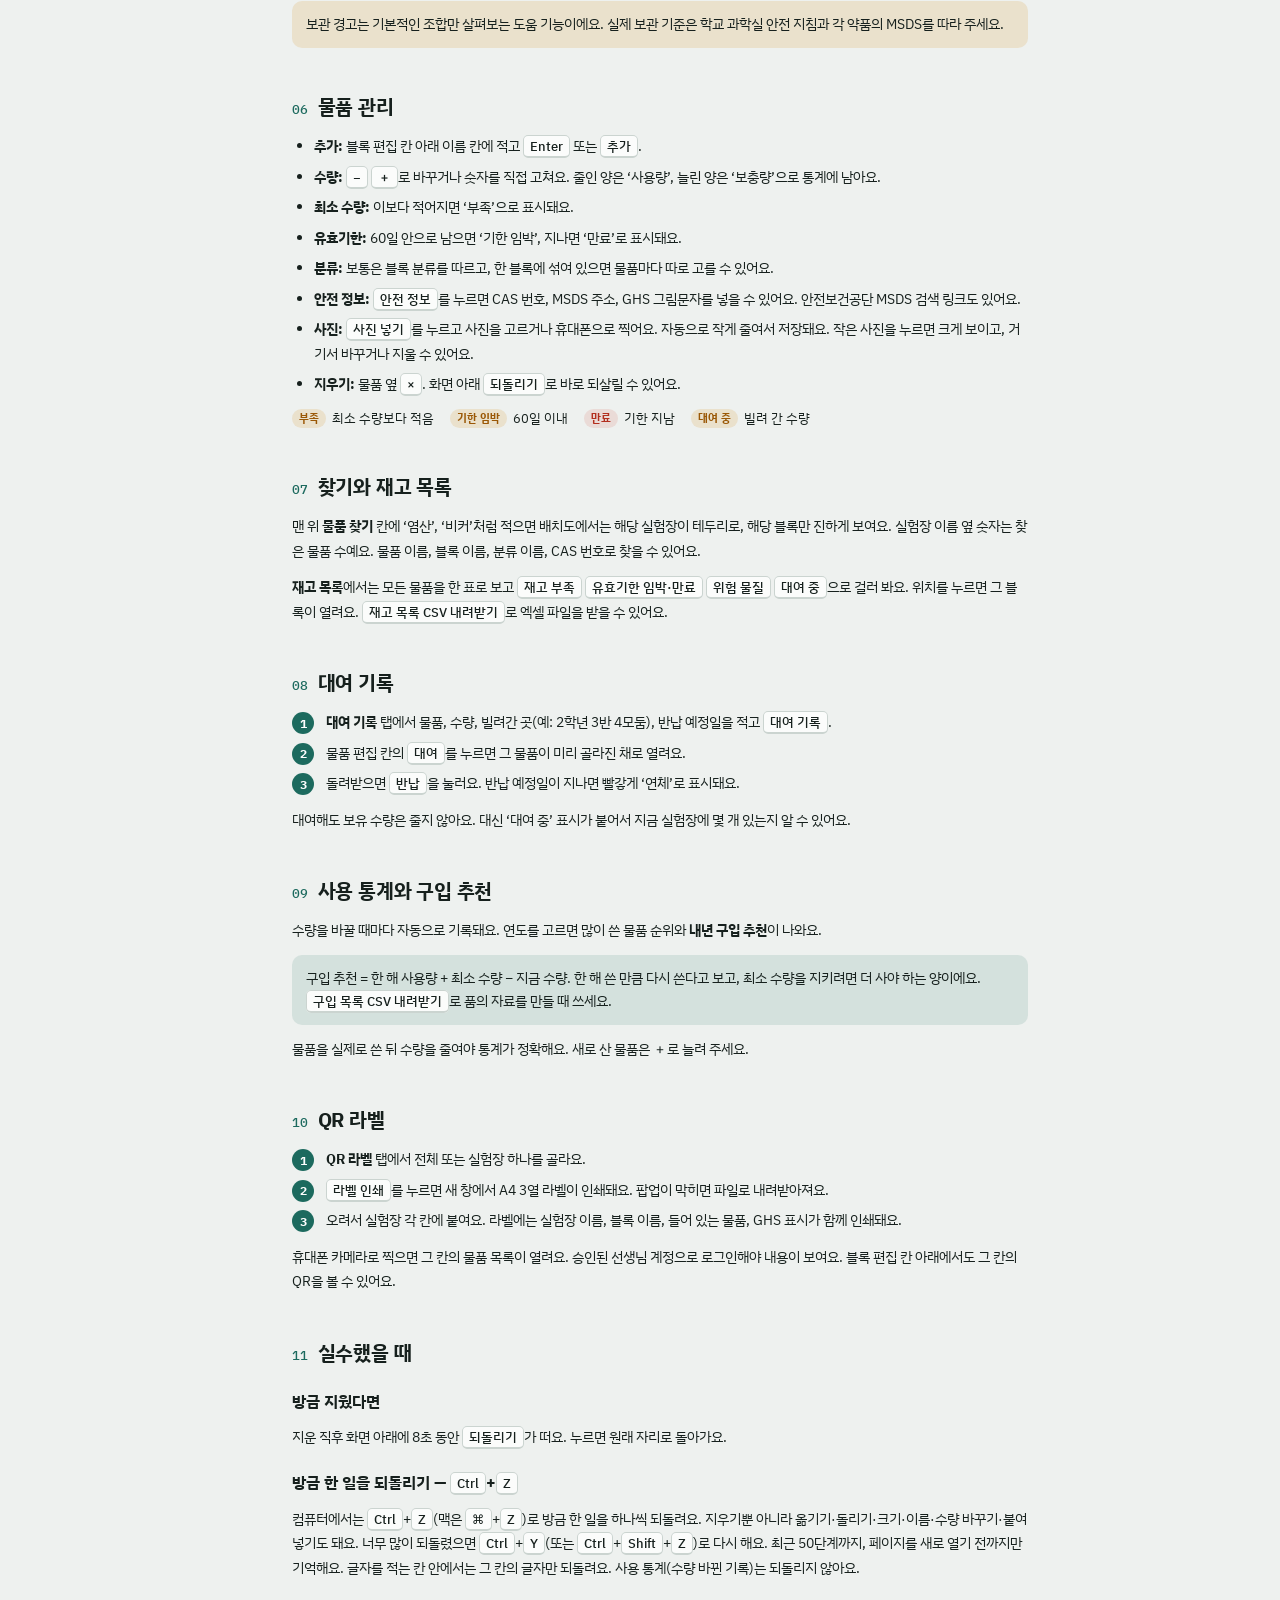
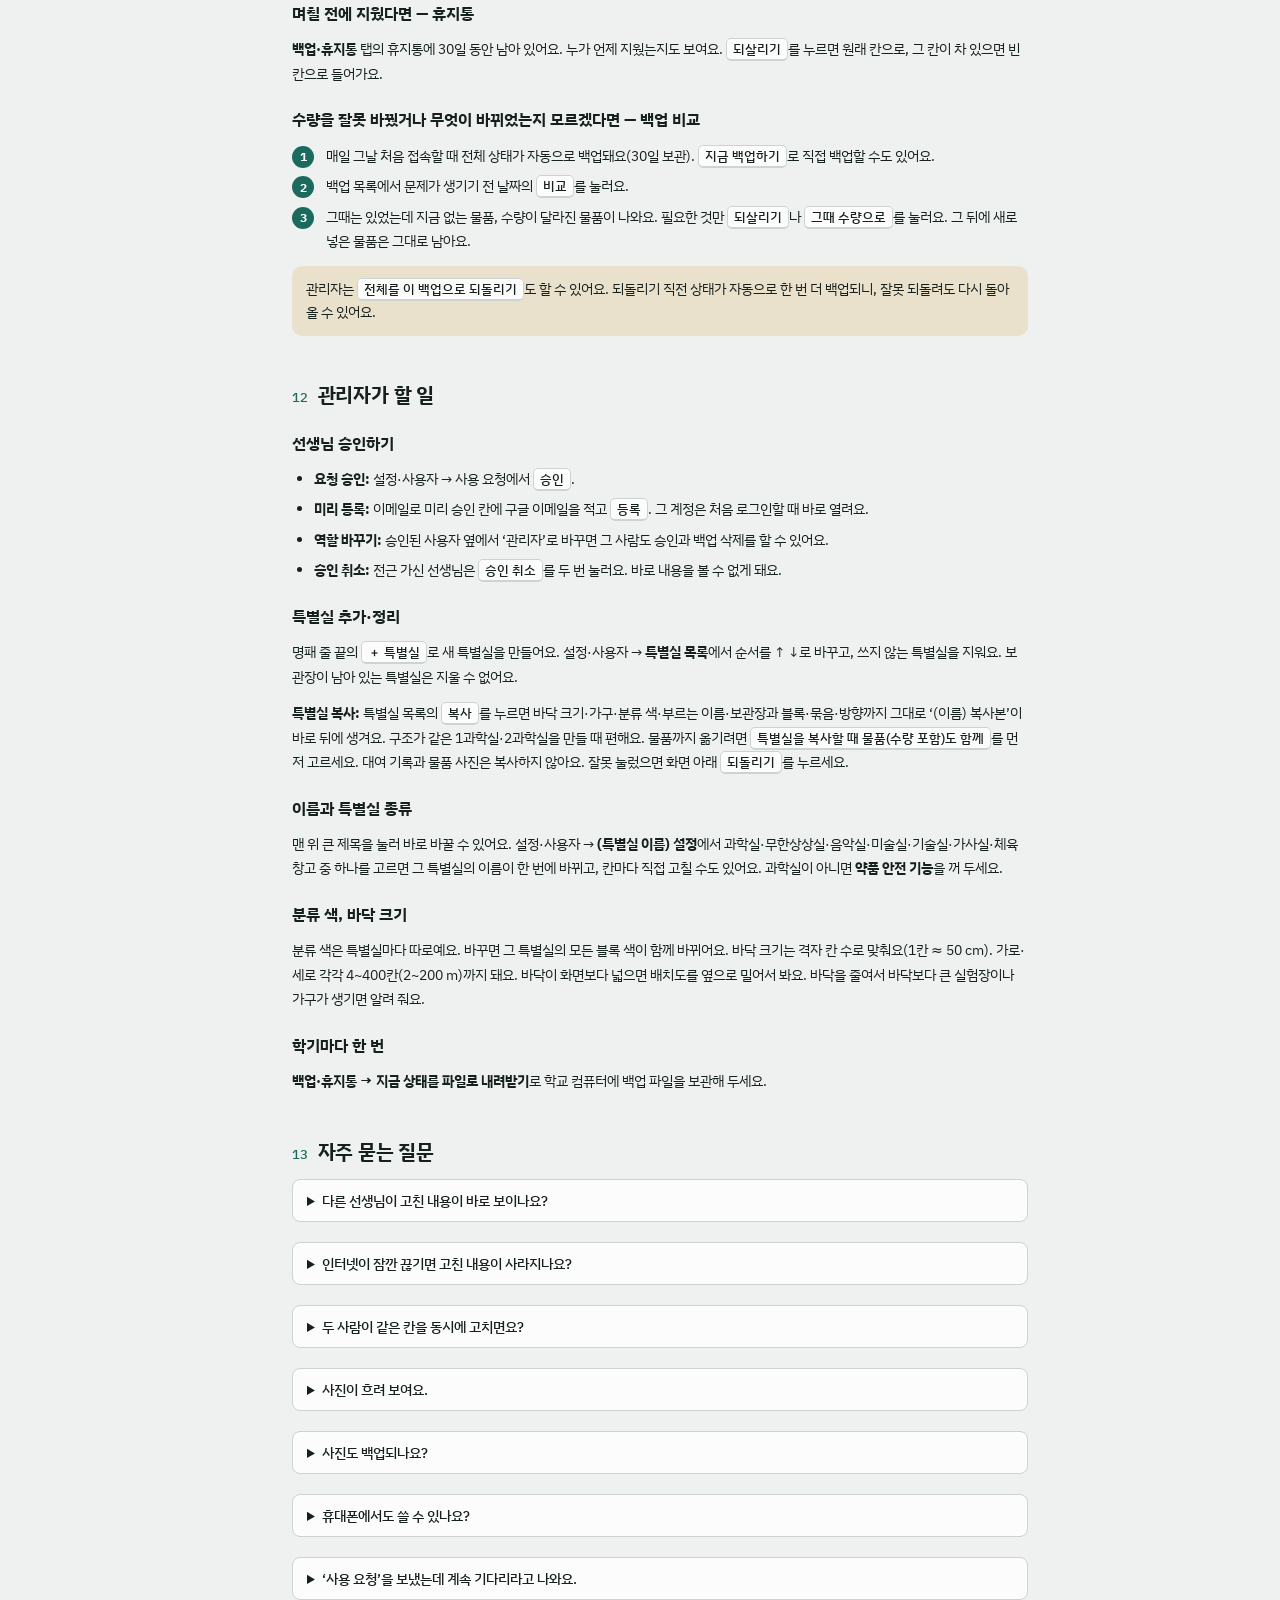
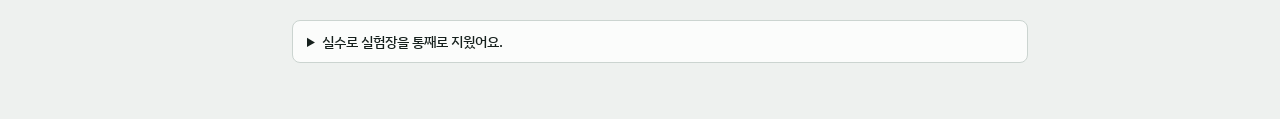
==== commit 26c08492: "배치도에서 실험장 한 번 누르면 고르기, 두 번 누르면 조립 화면 - 고른 실험장에 테두리와 막대(조립 열기·돌리기·복사·위치 잠그기·삭제·닫기) - Delete·Ctrl+C가 고" ====
--- a/help.html
+++ b/help.html
@@ -143,8 +143,8 @@
         <ul>
           <li><b>옮기기:</b> 실험장이나 실험대를 끌어서 옮겨요. 격자 1칸은 약 50 cm예요.</li>
           <li><b>돌리기:</b> 실험장·실험대·교탁·개수대에 마우스를 올리면 나오는 <span class="ui">↻</span>를 누르면 시계 방향으로 90°씩 돌아가요. 실험대 같은 가구는 누르면 위쪽 막대의 <span class="ui">90° 돌리기</span>로도 돼요(휴대폰은 ↻가 늘 보여요). 실험장은 <b>이름 띠가 있는 쪽이 벽 쪽(뒤)</b>이고 반대쪽이 문 쪽이에요. 돌려도 블록 글자는 똑바로 보이고, 조립 화면은 늘 앞에서 본 모습 그대로예요. 실험장 조립 화면의 <span class="ui">배치도 방향</span> 단추로도 돌릴 수 있어요. 묶음이나 여러 개를 고른 상태면 모두 함께 가운데를 중심으로 돌아요. 잠긴 것은 돌지 않아요.</li>
-          <li><b>키보드(컴퓨터):</b> 실험장이나 가구에 마우스를 올리고 <kbd>Ctrl</kbd>+<kbd>C</kbd>로 복사, <kbd>Ctrl</kbd>+<kbd>V</kbd>로 붙여넣기, <kbd>Delete</kbd>로 지우기(맥은 <kbd>⌘</kbd>와 <kbd>delete</kbd>). <span class="ui">여러 개 고르기</span>로 골라 두면 고른 것 모두에 적용돼요. 지운 실험장은 휴지통에도 남고, 잠긴 것은 지우지 않아요. 다른 특별실 명패를 고른 뒤 붙이면 그 특별실로 복사돼요.</li>
-          <li><b>열기:</b> 실험장을 한 번 누르면 ‘실험장 조립’ 화면이 열려요.</li>
+          <li><b>키보드(컴퓨터):</b> 실험장이나 가구를 한 번 눌러 고르거나 마우스를 올리고 <kbd>Ctrl</kbd>+<kbd>C</kbd>로 복사, <kbd>Ctrl</kbd>+<kbd>V</kbd>로 붙여넣기, <kbd>Delete</kbd>로 지우기(맥은 <kbd>⌘</kbd>와 <kbd>delete</kbd>). <span class="ui">여러 개 고르기</span>로 골라 두면 고른 것 모두에 적용돼요. 지운 실험장은 휴지통에도 남고, 잠긴 것은 지우지 않아요. 다른 특별실 명패를 고른 뒤 붙이면 그 특별실로 복사돼요.</li>
+          <li><b>고르기와 열기:</b> 실험장을 <b>한 번</b> 누르면 골라지고(초록 테두리) 위쪽 막대에서 <span class="ui">실험장 조립 열기</span>·<span class="ui">90° 돌리기</span>·<span class="ui">복사</span>·<span class="ui">위치 잠그기</span>·<span class="ui">삭제</span>를 할 수 있어요. <b>두 번</b> 빠르게 누르면(또는 고른 뒤 <kbd>Enter</kbd>) ‘실험장 조립’ 화면이 열려요. 빈 바닥을 누르거나 <kbd>Esc</kbd>를 누르면 고르기가 풀려요.</li>
           <li><b>더하기:</b> <span class="ui">＋ 실험장</span> <span class="ui">＋ 실험대</span> <span class="ui">＋ 교탁</span> <span class="ui">＋ 개수대</span>로 새로 놓아요. 실험대·교탁을 누르면 이름과 크기를 고칠 수 있어요.</li>
           <li><b>블록 내용 보기:</b> 실험장 안 블록에 이름(예: 비커)이 보여요. 마우스를 올리면 들어 있는 물품 목록이 떠요.</li>
           <li><b>함께 옮기기:</b> <span class="ui">여러 개 고르기</span>를 누르고 실험장·실험대·교탁을 차례로 눌러 고른 뒤 하나를 끌어요(컴퓨터는 Shift+클릭). <span class="ui">묶기</span>로 묶어 두면 고르지 않아도 하나를 끌 때 함께 움직이고, 이름 옆에 묶음 번호가 붙어요. 묶음 가운데 잠긴 것이 있으면 함께 옮겨지지 않아요.</li>
--- a/css/style.css
+++ b/css/style.css
@@ -399,3 +399,10 @@
 .cabinet .plate{box-sizing:border-box;word-break:keep-all;overflow-wrap:anywhere;line-height:1.25}
 /* 키보드 단축키 안내는 마우스가 있는 화면에서만 */
 @media (hover:none){.hint.kbd{display:none}}
+/* 배치도에서 한 번 눌러 고른 실험장 */
+.cabcard.sel{outline:3px solid var(--accent);outline-offset:2px;z-index:2}
+.cabcard.sel .rotbtn{opacity:1}
+.selbar .selname{font-weight:700}
+/* 고른 것 막대는 늘 같은 높이를 차지해서, 고를 때 배치도가 아래로 밀리지 않아요(두 번 누르기가 빗나가지 않게) */
+.selbar{min-height:38px;align-items:center}
+@media (hover:none){.selbar.idle{display:none}}
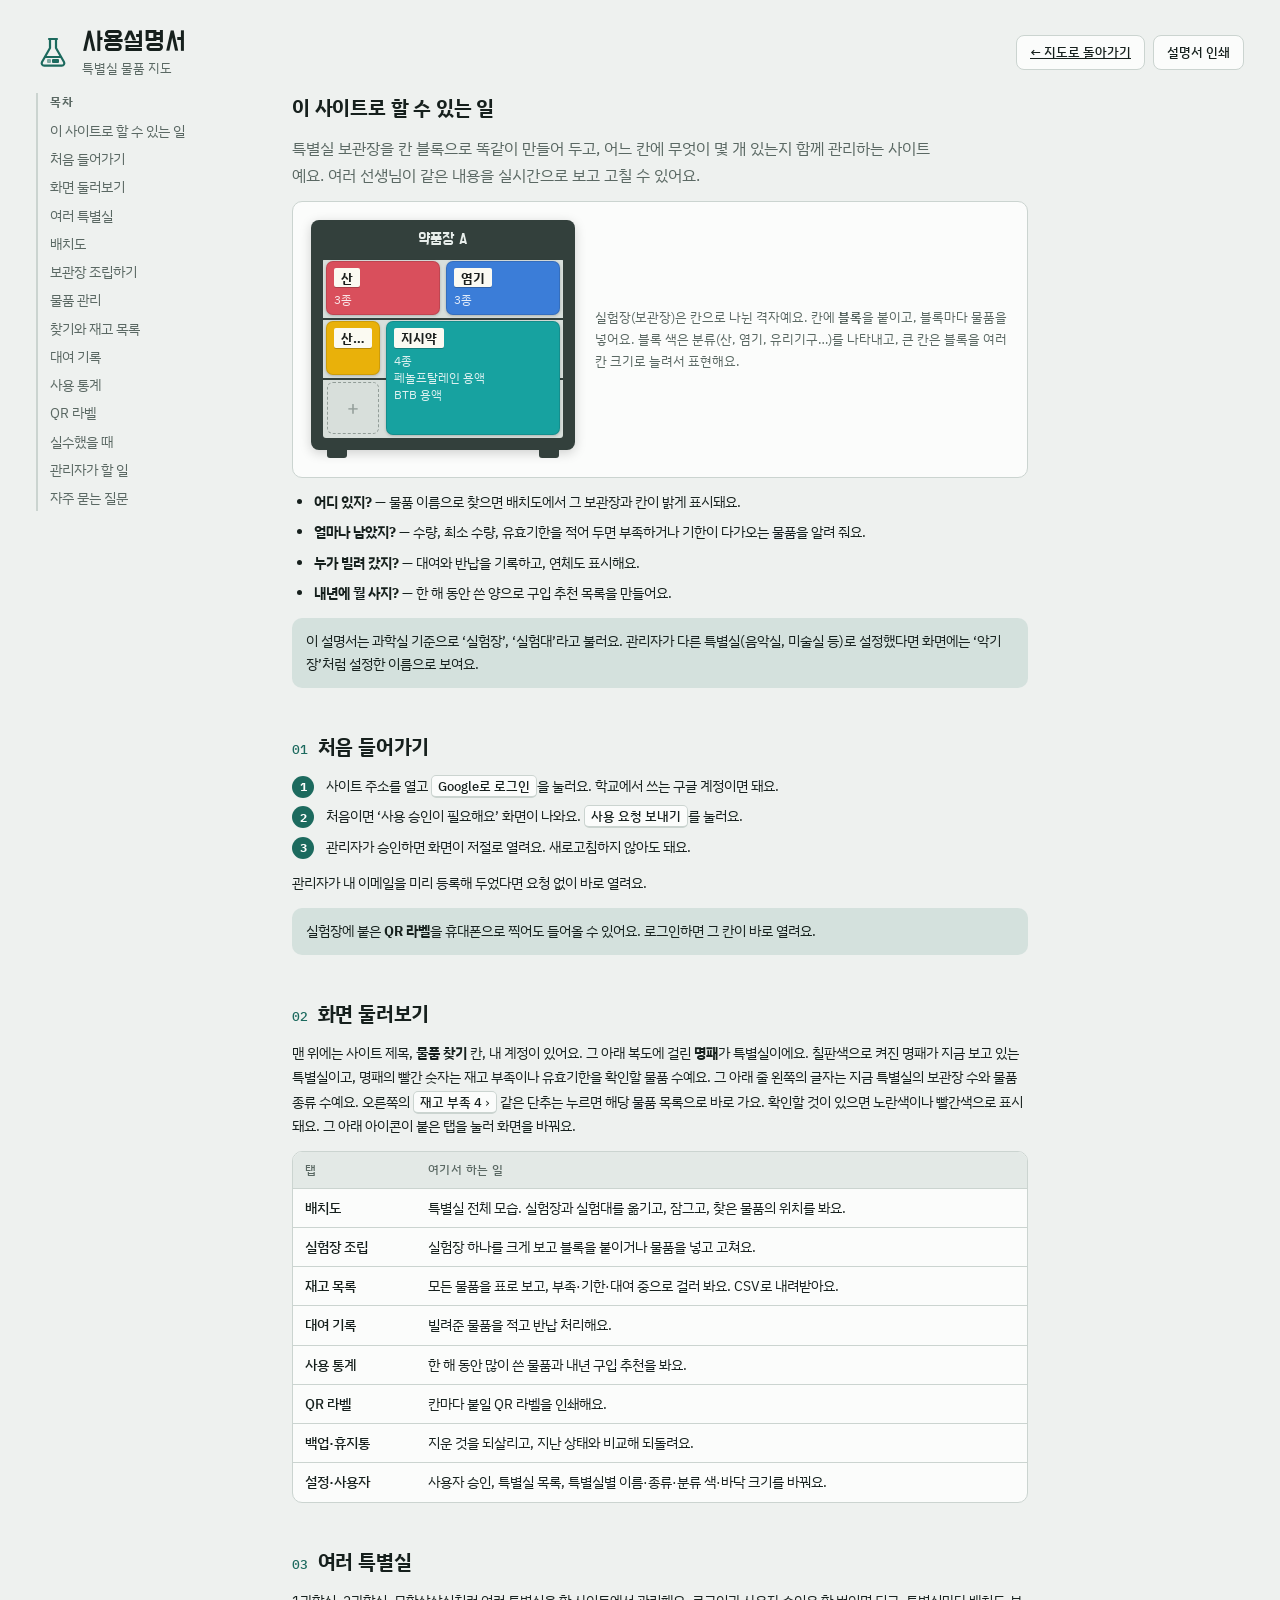
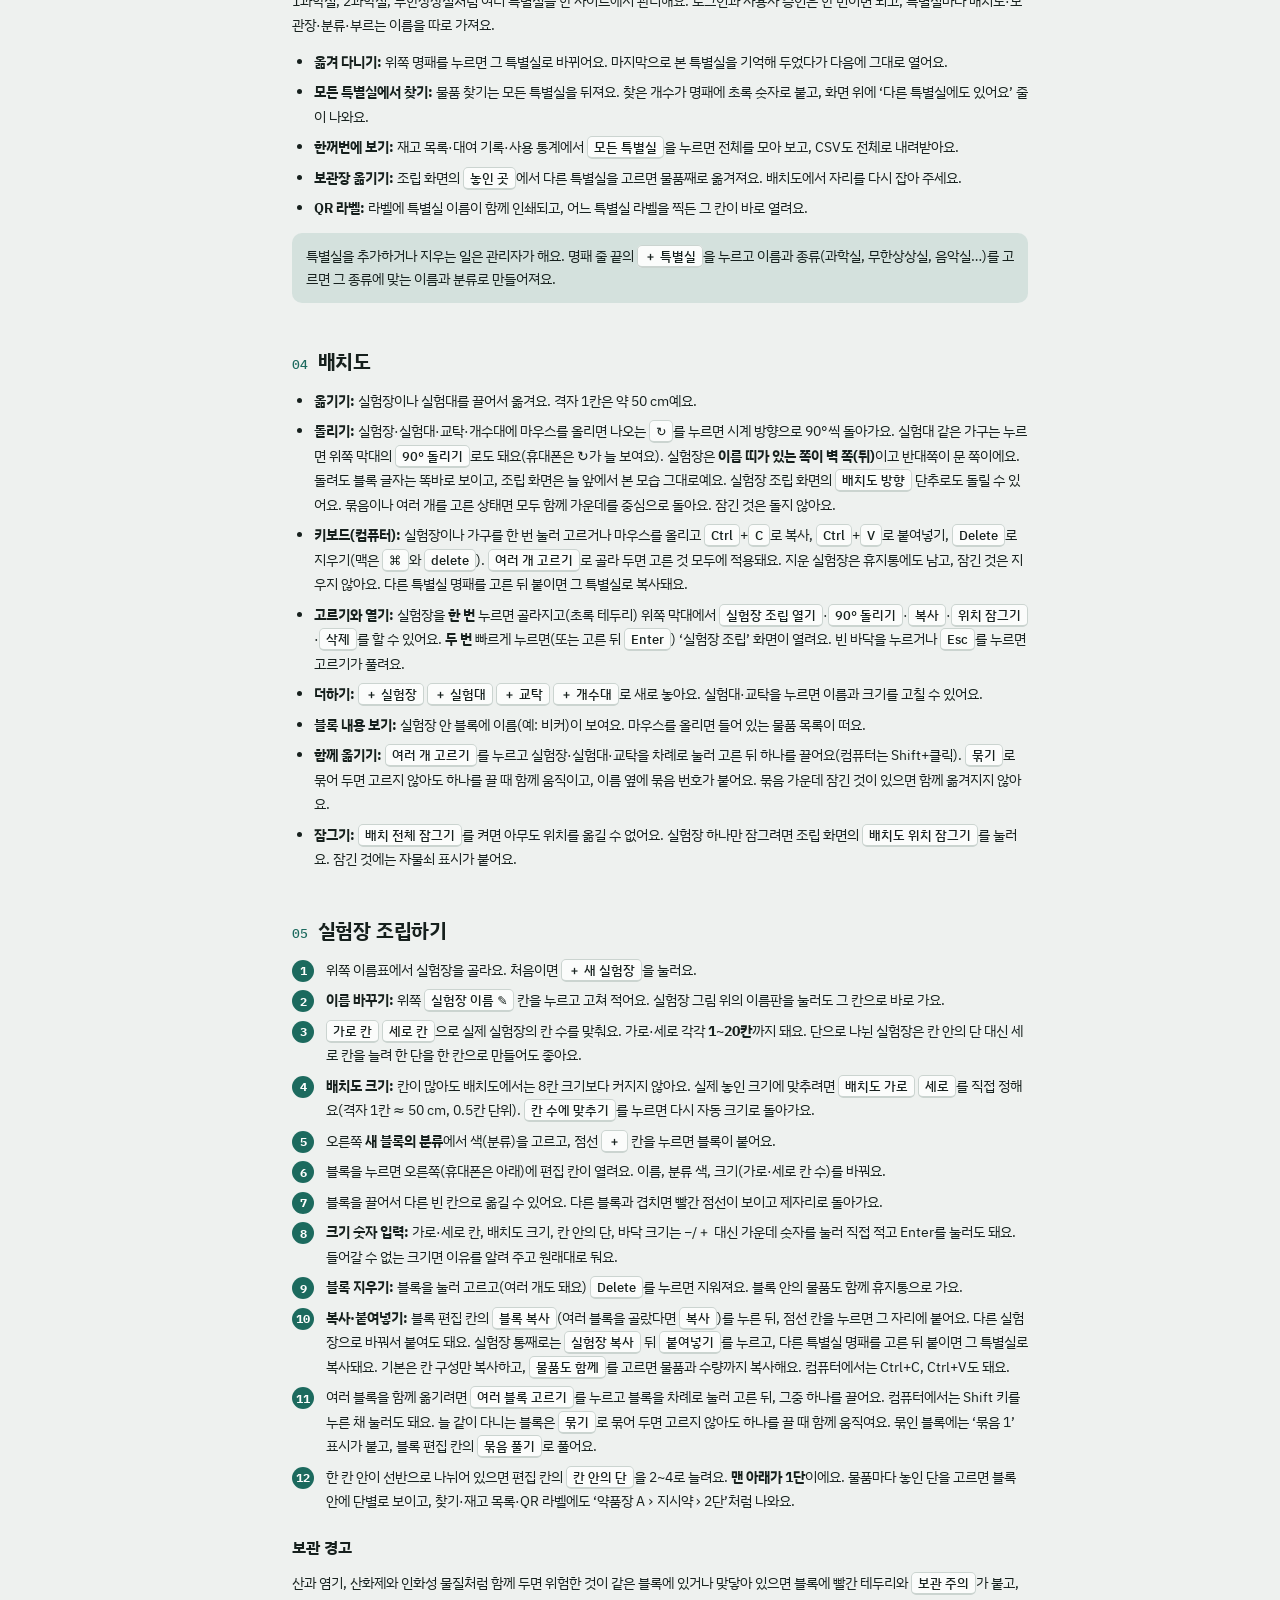
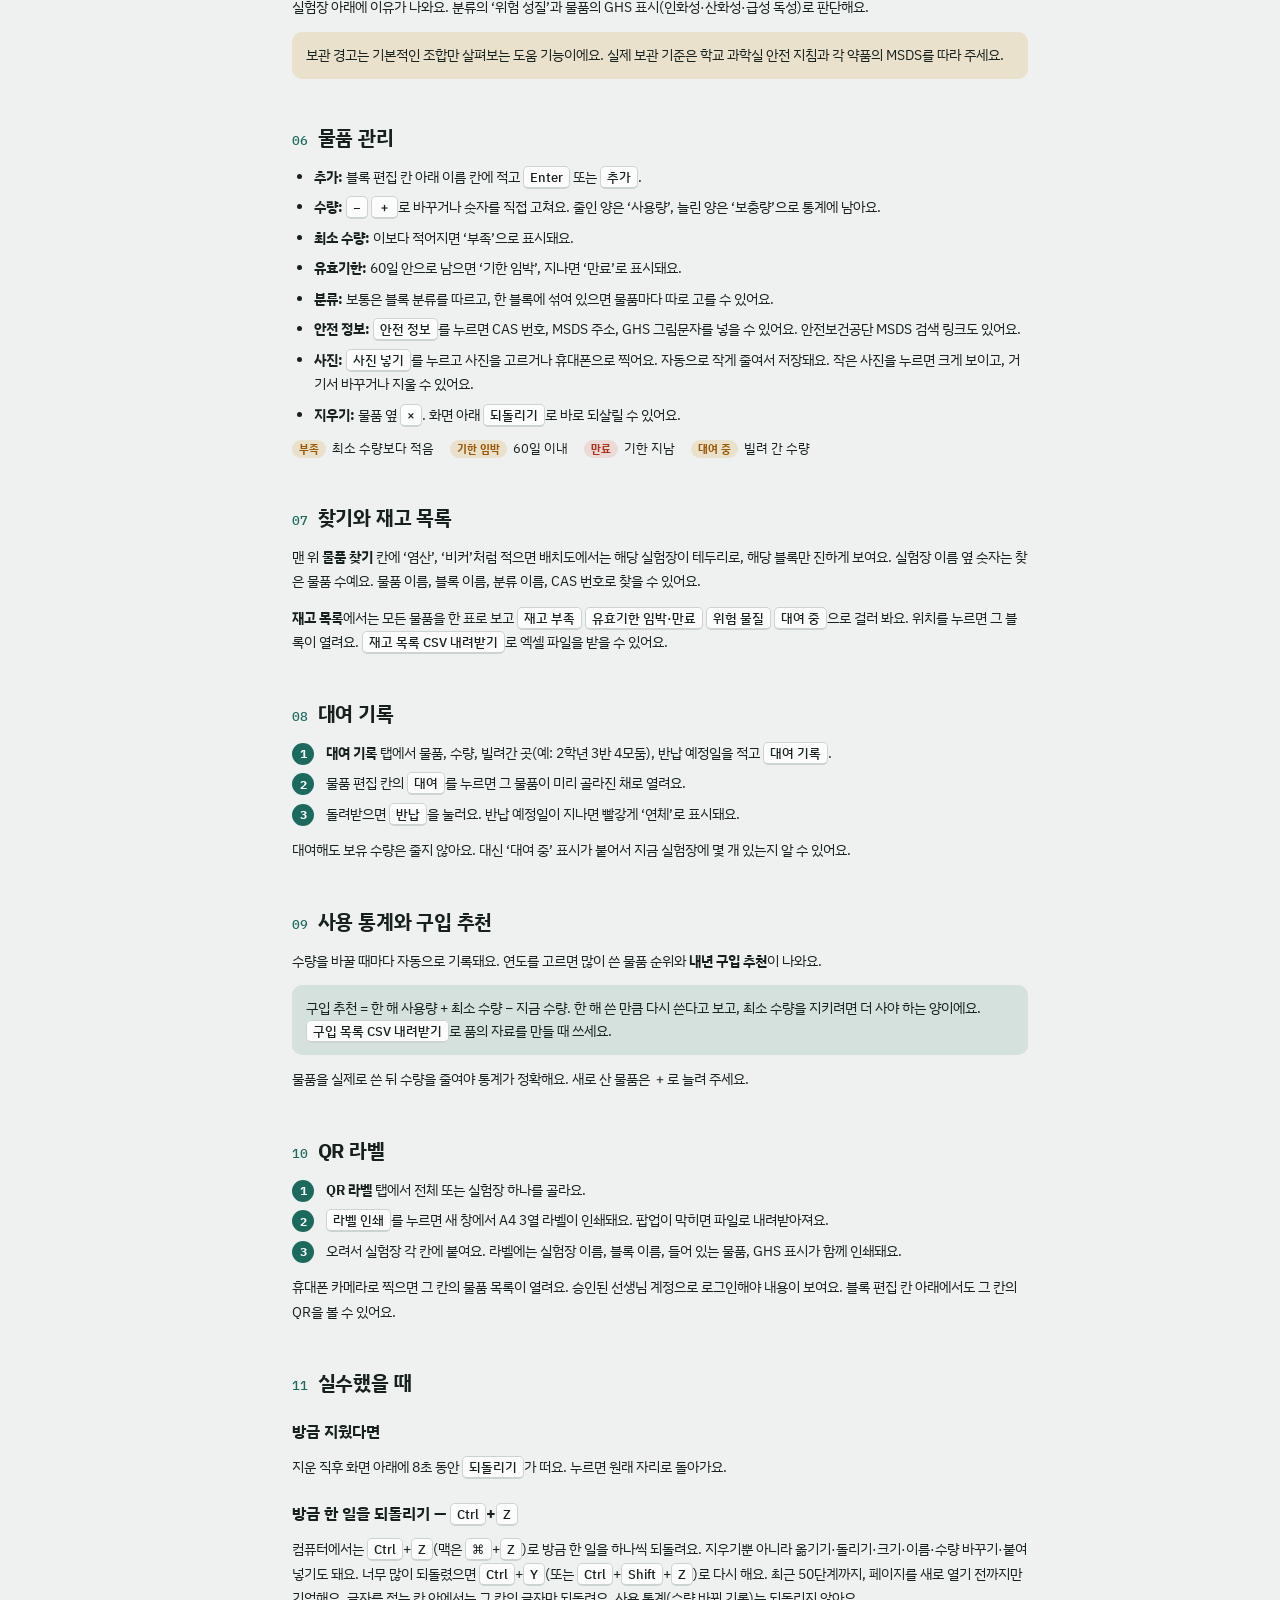
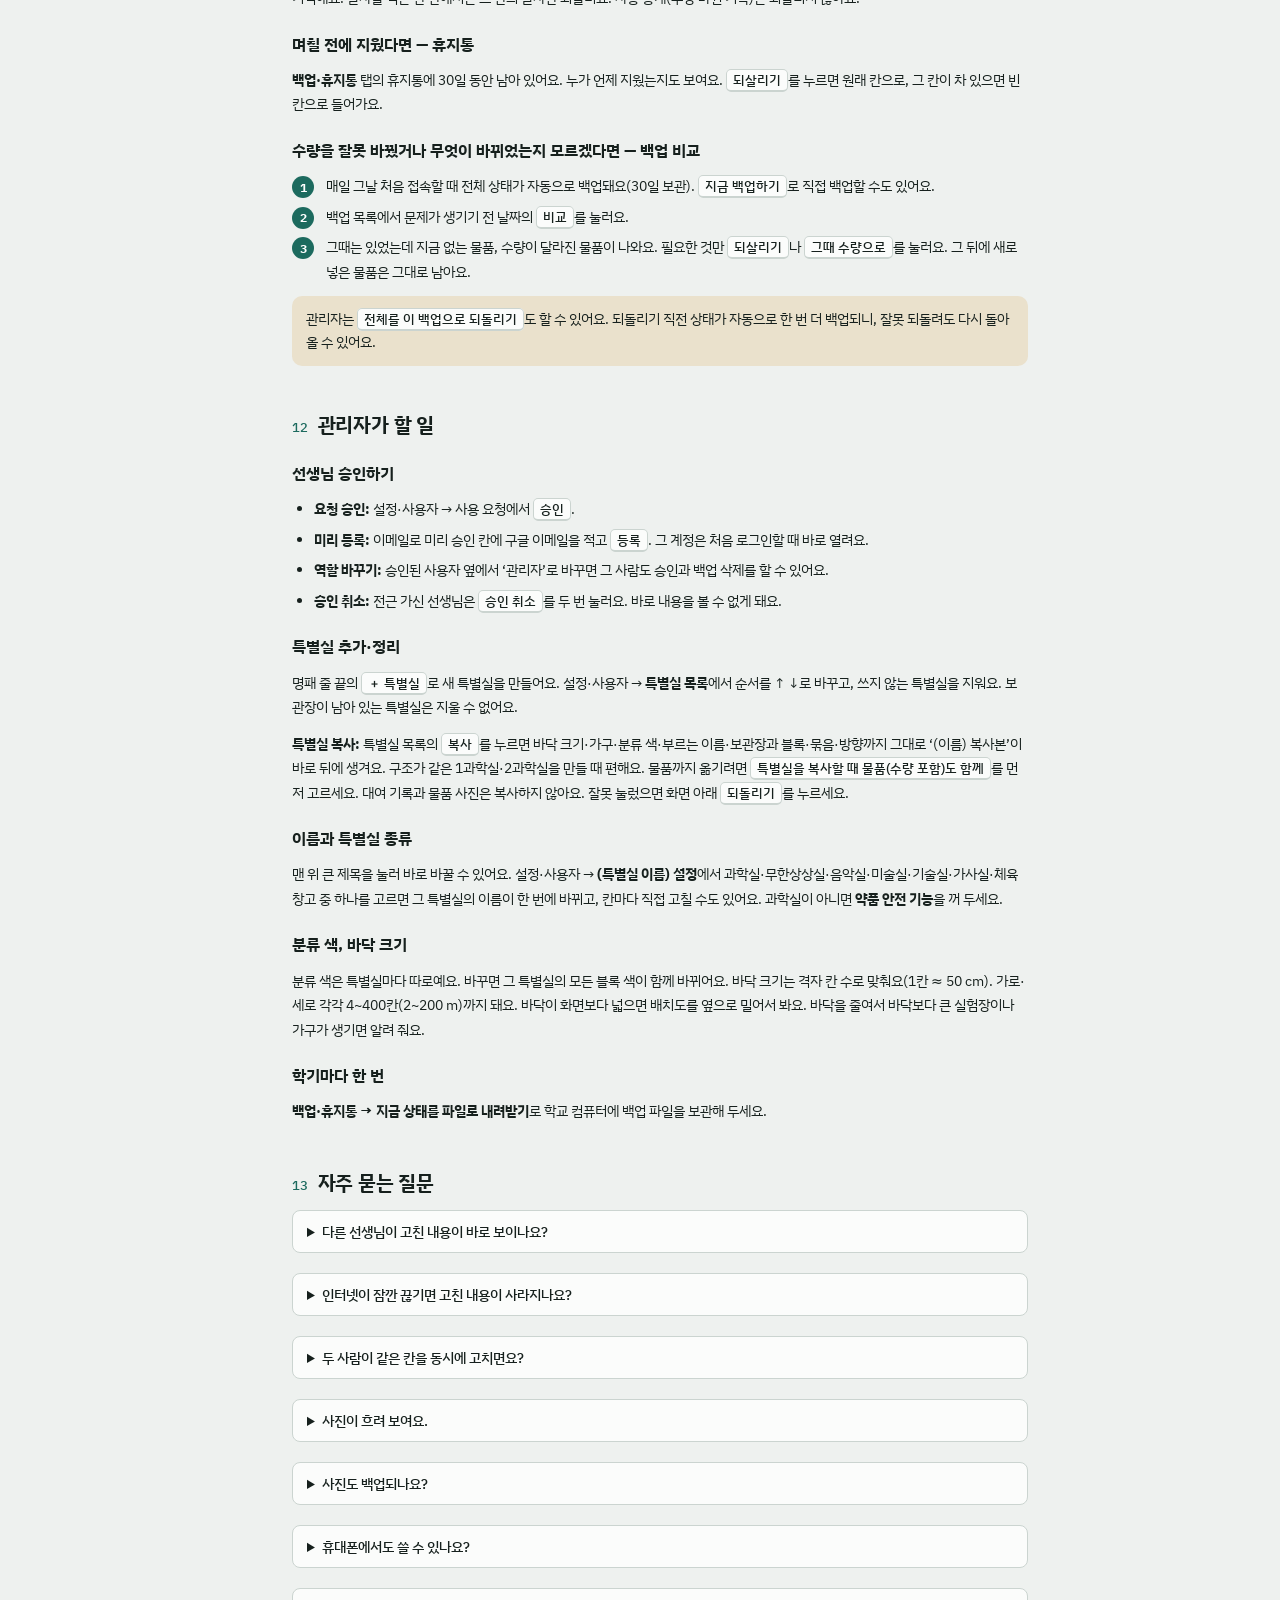
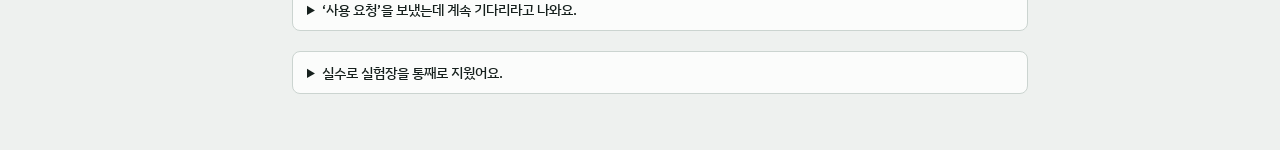
==== commit 42225673: "실험장 이름 칸을 고칠 수 있는 칸처럼 보이게 - 조립 화면 위쪽 이름을 ‘실험장 이름’ 이름표·테두리·연필이 있는 칸으로 - 실험장 그림 위 이름판을 누르면 이름 칸으로 바로 이" ====
--- a/help.html
+++ b/help.html
@@ -156,6 +156,7 @@
         <h2><span class="no">05</span>실험장 조립하기</h2>
         <ol class="steps">
           <li>위쪽 이름표에서 실험장을 골라요. 처음이면 <span class="ui">＋ 새 실험장</span>을 눌러요.</li>
+          <li><b>이름 바꾸기:</b> 위쪽 <span class="ui">실험장 이름 ✎</span> 칸을 누르고 고쳐 적어요. 실험장 그림 위의 이름판을 눌러도 그 칸으로 바로 가요.</li>
           <li><span class="ui">가로 칸</span> <span class="ui">세로 칸</span>으로 실제 실험장의 칸 수를 맞춰요. 가로·세로 각각 <b>1~20칸</b>까지 돼요. 단으로 나뉜 실험장은 칸 안의 단 대신 세로 칸을 늘려 한 단을 한 칸으로 만들어도 좋아요.</li>
           <li><b>배치도 크기:</b> 칸이 많아도 배치도에서는 8칸 크기보다 커지지 않아요. 실제 놓인 크기에 맞추려면 <span class="ui">배치도 가로</span> <span class="ui">세로</span>를 직접 정해요(격자 1칸 ≈ 50 cm, 0.5칸 단위). <span class="ui">칸 수에 맞추기</span>를 누르면 다시 자동 크기로 돌아가요.</li>
           <li>오른쪽 <b>새 블록의 분류</b>에서 색(분류)을 고르고, 점선 <span class="ui">＋</span> 칸을 누르면 블록이 붙어요.</li>
--- a/css/style.css
+++ b/css/style.css
@@ -134,8 +134,18 @@
 .cabwrap{display:grid;grid-template-columns:minmax(0,1fr) 350px;gap:20px;align-items:start}
 @media (max-width:880px){.cabwrap{grid-template-columns:minmax(0,1fr)}}
 .cabhead{display:flex;flex-wrap:wrap;align-items:center;gap:10px;margin-bottom:12px}
-.cabhead .name{font-size:18px;font-weight:700;border:1.5px solid transparent;background:transparent;padding:3px 6px;border-radius:6px;min-width:0;width:12em}
-.cabhead .name:hover,.cabhead .name:focus{border-color:var(--line);background:var(--surface);outline:none}
+/* 실험장 이름: 고칠 수 있는 칸이라는 게 보이도록 이름표·테두리·연필 */
+.namefield{display:inline-flex;align-items:center;gap:6px;border:1.5px solid var(--line);border-radius:8px;background:var(--surface);padding:2px 10px 2px 0;cursor:text;min-width:0;max-width:100%}
+.namefield .nl{align-self:stretch;display:flex;align-items:center;padding:0 9px;font-size:12px;color:var(--muted);background:var(--surface-2);border-right:1.5px solid var(--line);border-radius:6px 0 0 6px;white-space:nowrap}
+.namefield:hover{border-color:var(--accent)}
+.namefield:focus-within{border-color:var(--accent);box-shadow:0 0 0 3px var(--accent-soft)}
+.namefield .pen{flex:none;color:var(--muted)}
+.namefield:hover .pen,.namefield:focus-within .pen{color:var(--accent)}
+.cabhead .name{font-size:18px;font-weight:700;border:0;background:transparent;padding:4px 2px;min-width:0;width:12em;outline:none}
+.cabinet .plate{display:block;border:0;background:none;cursor:pointer;margin-inline:auto;padding:0}
+.cabinet .plate .pen{margin-left:5px;vertical-align:-1px;opacity:0;transition:opacity .15s}
+.cabinet .plate:hover .pen,.cabinet .plate:focus-visible .pen{opacity:.8}
+.cabinet .plate:hover{text-decoration:underline dotted;text-underline-offset:4px}
 .stepper{display:inline-flex;align-items:center;border:1.5px solid var(--line);border-radius:8px;background:var(--surface);overflow:hidden}
 .stepper span{padding-inline:8px;font-size:12px;color:var(--muted)}
 .stepper b{min-width:22px;text-align:center;font-family:var(--f-mono);font-weight:500}
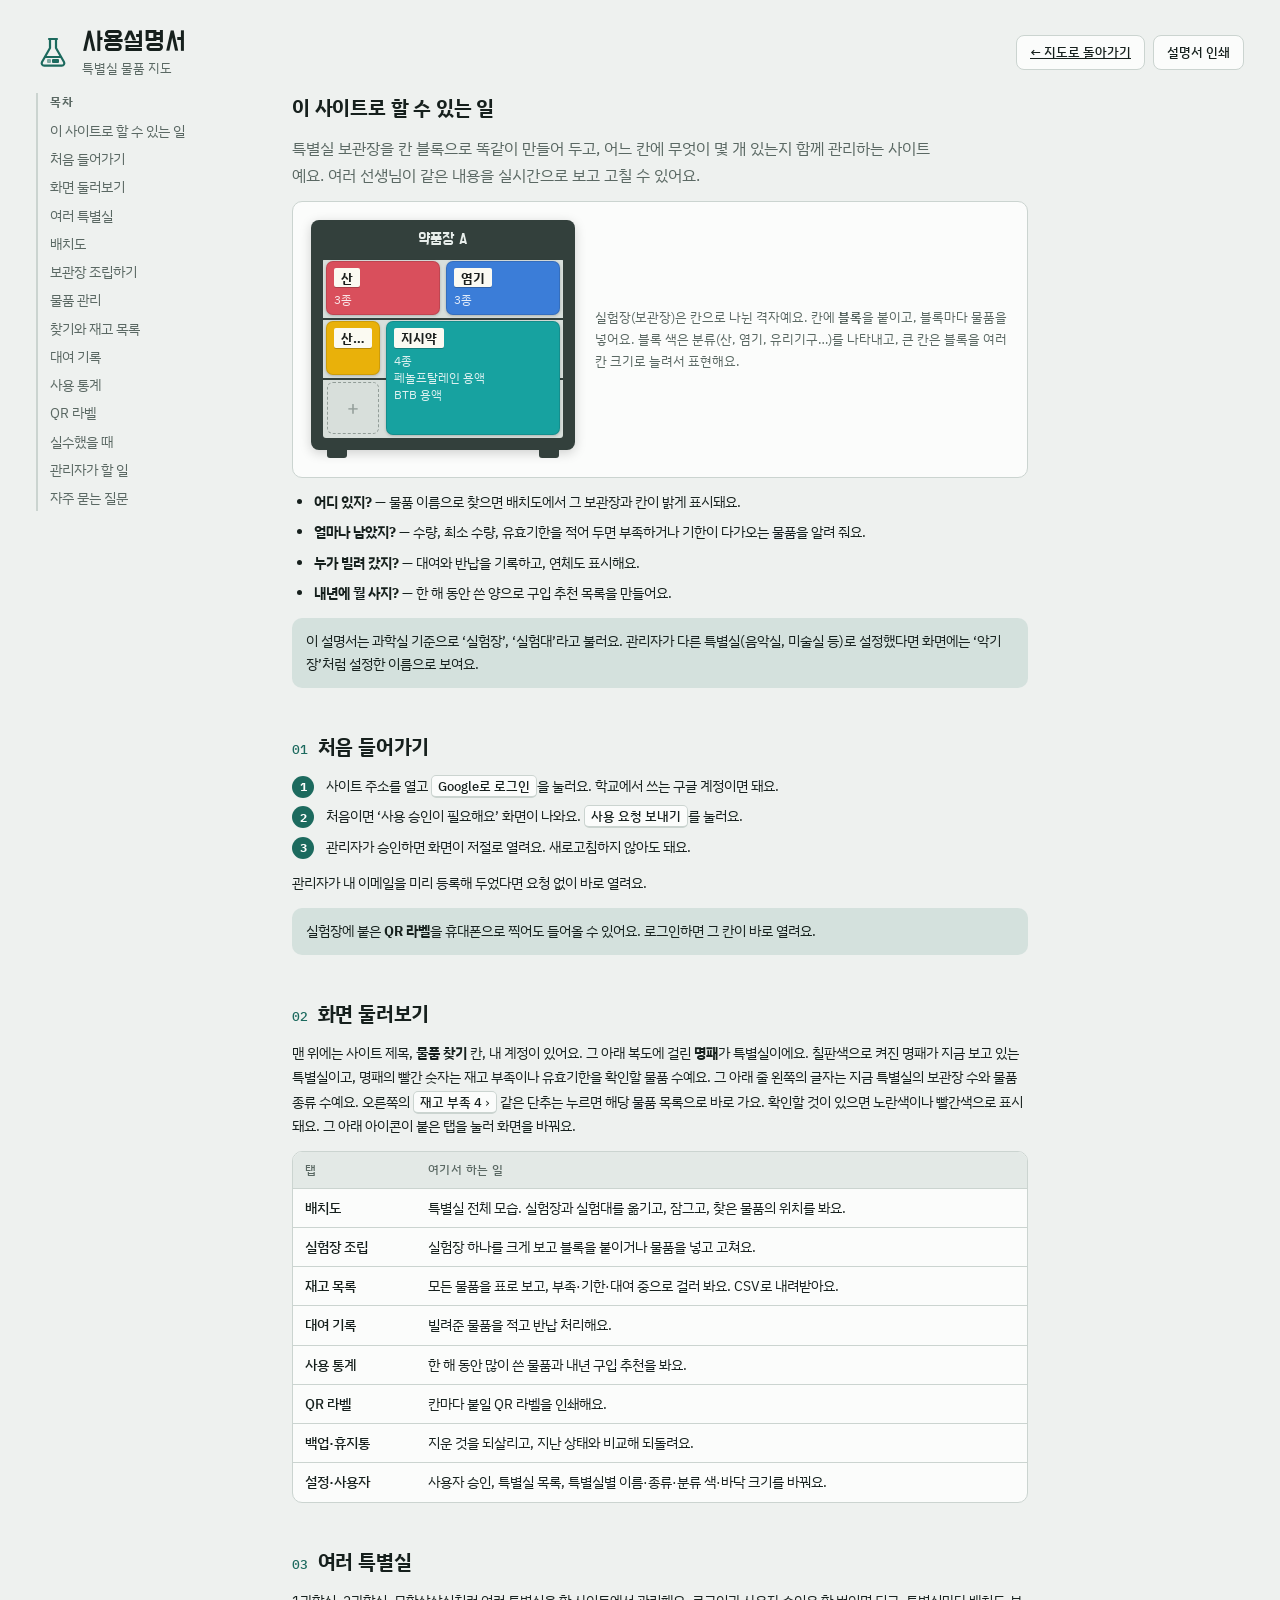
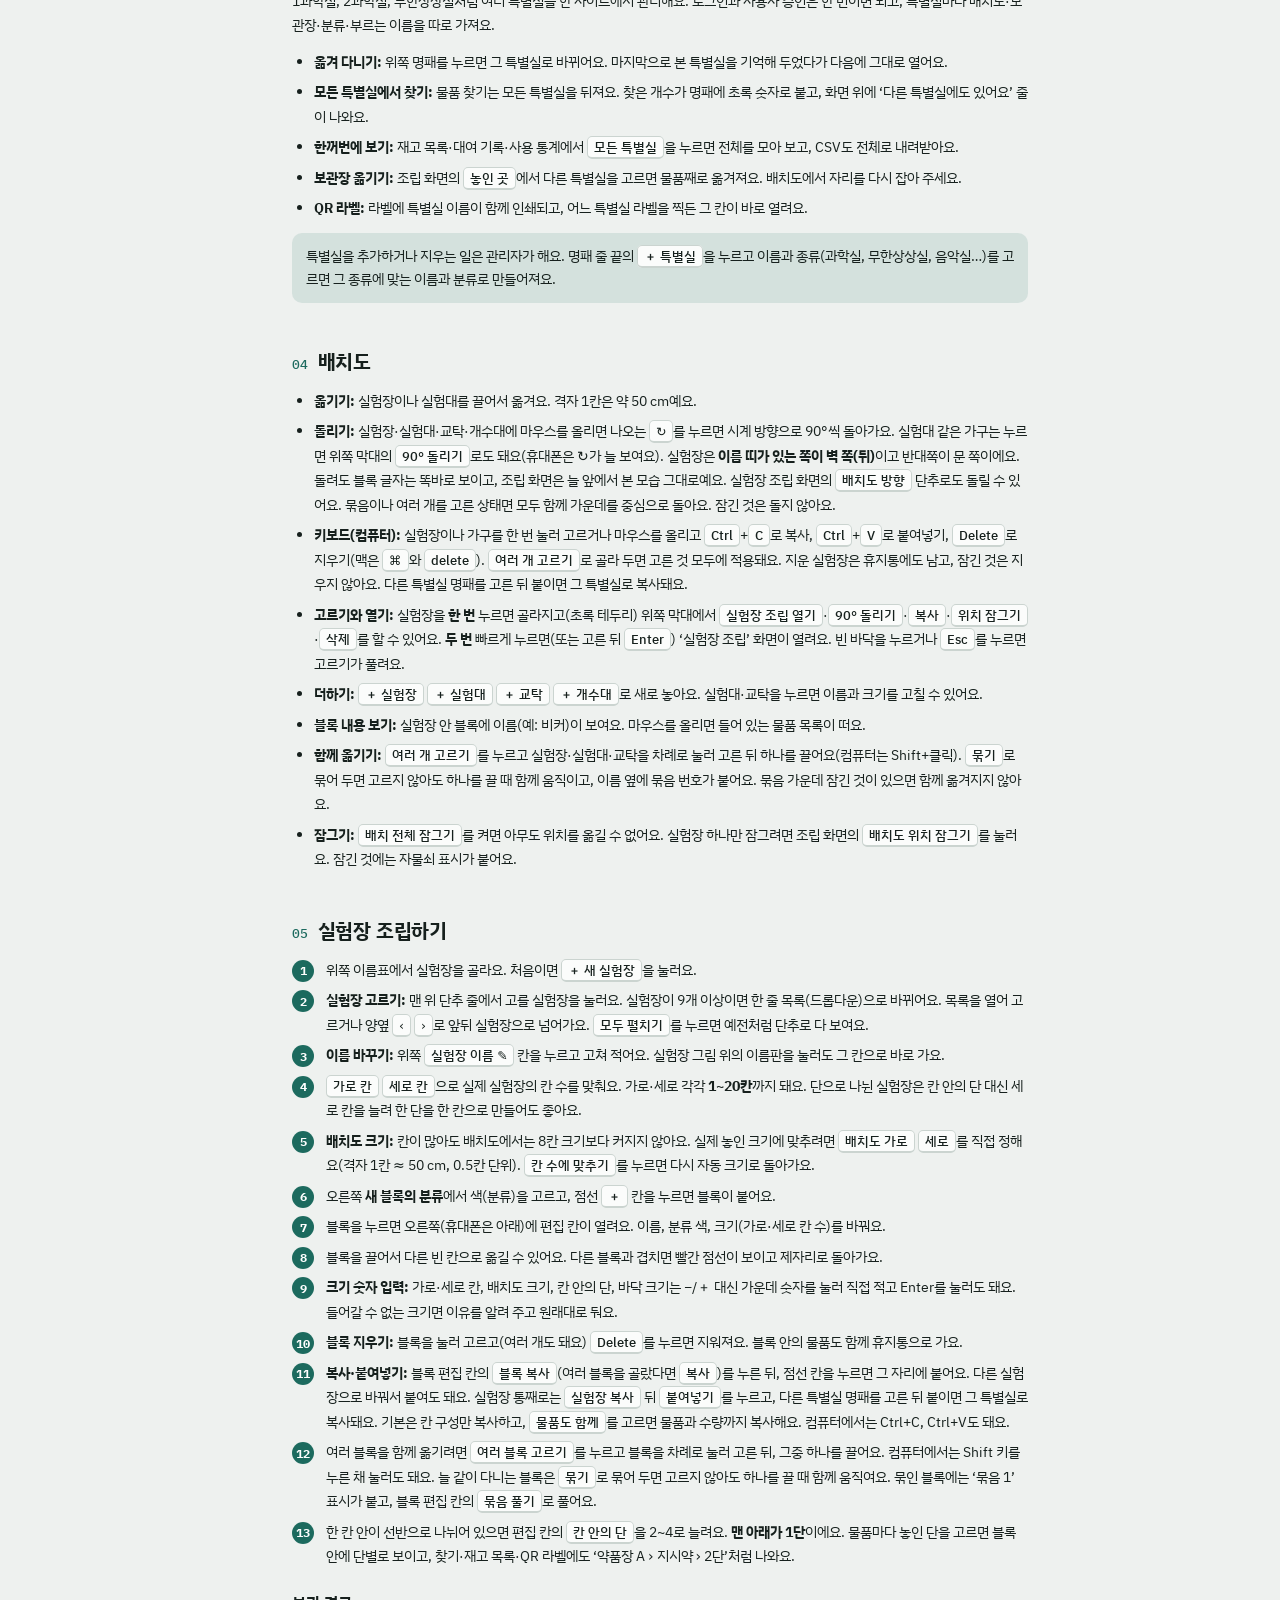
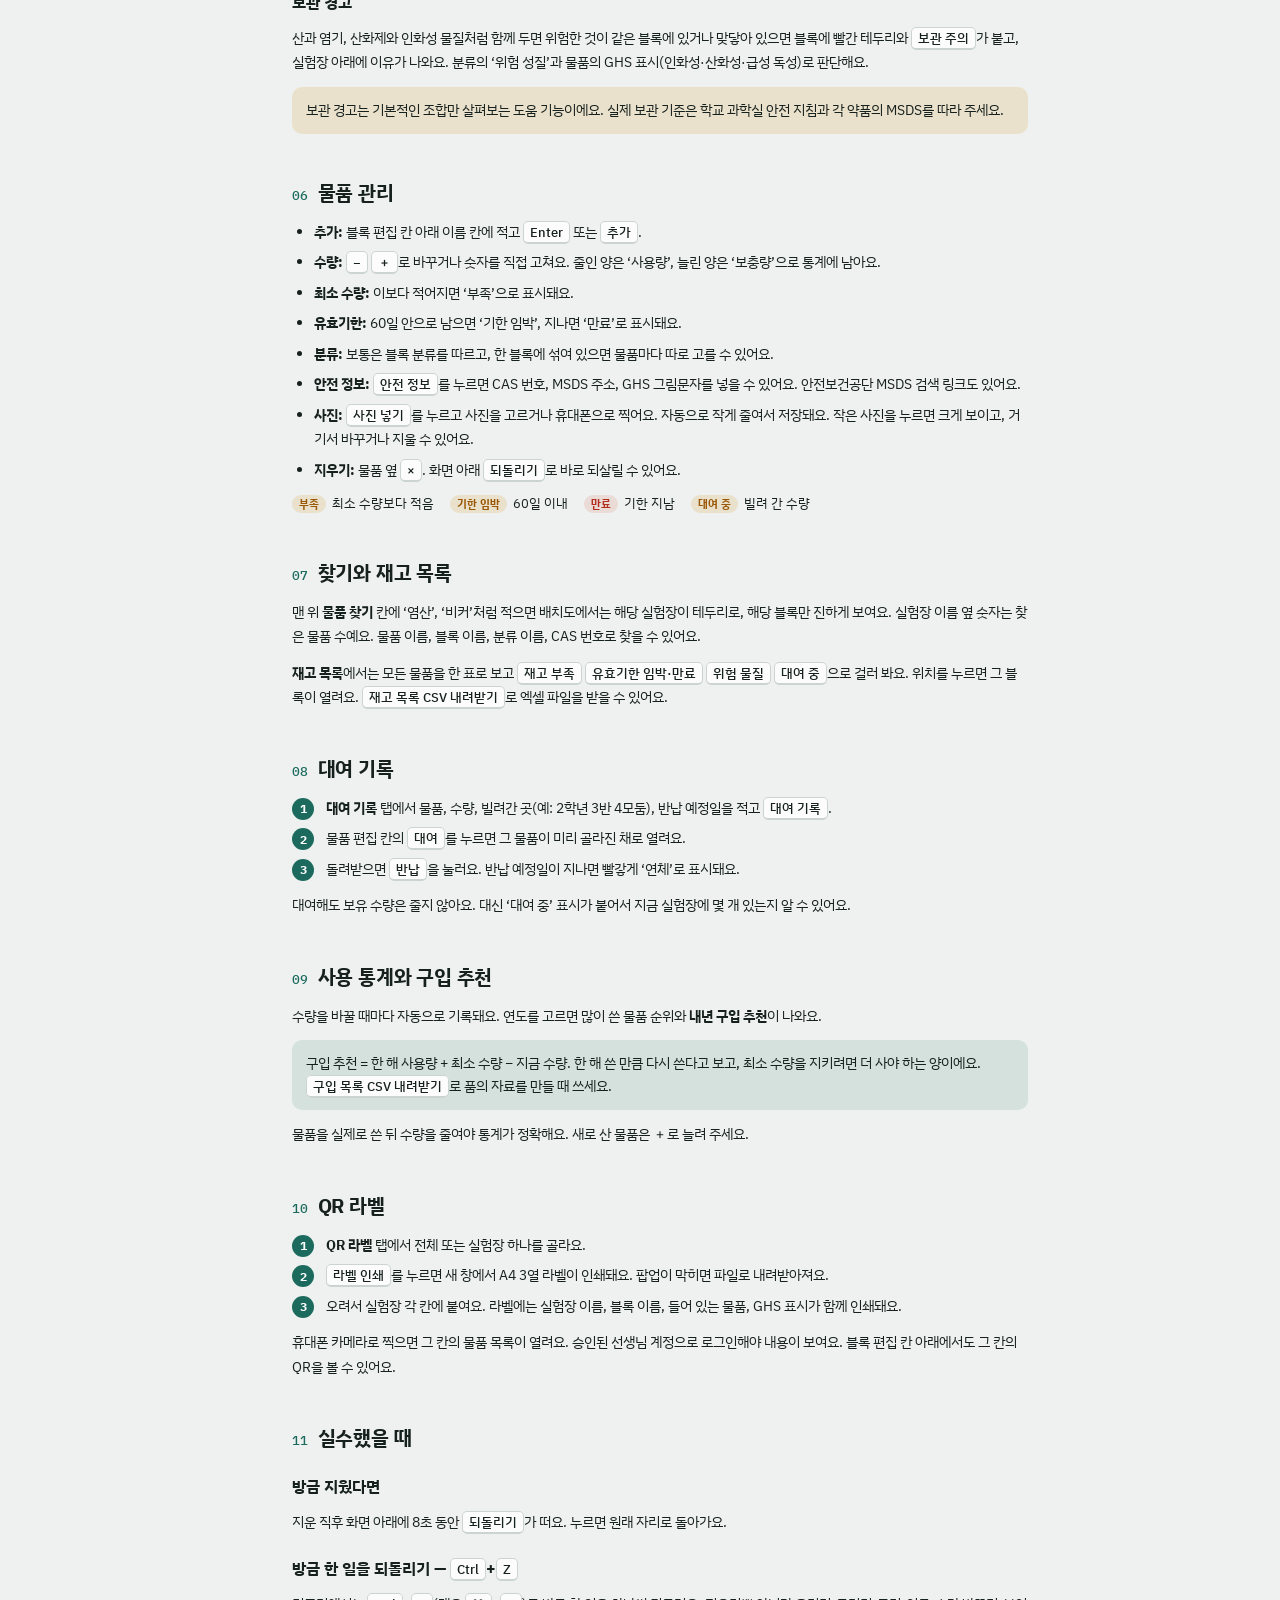
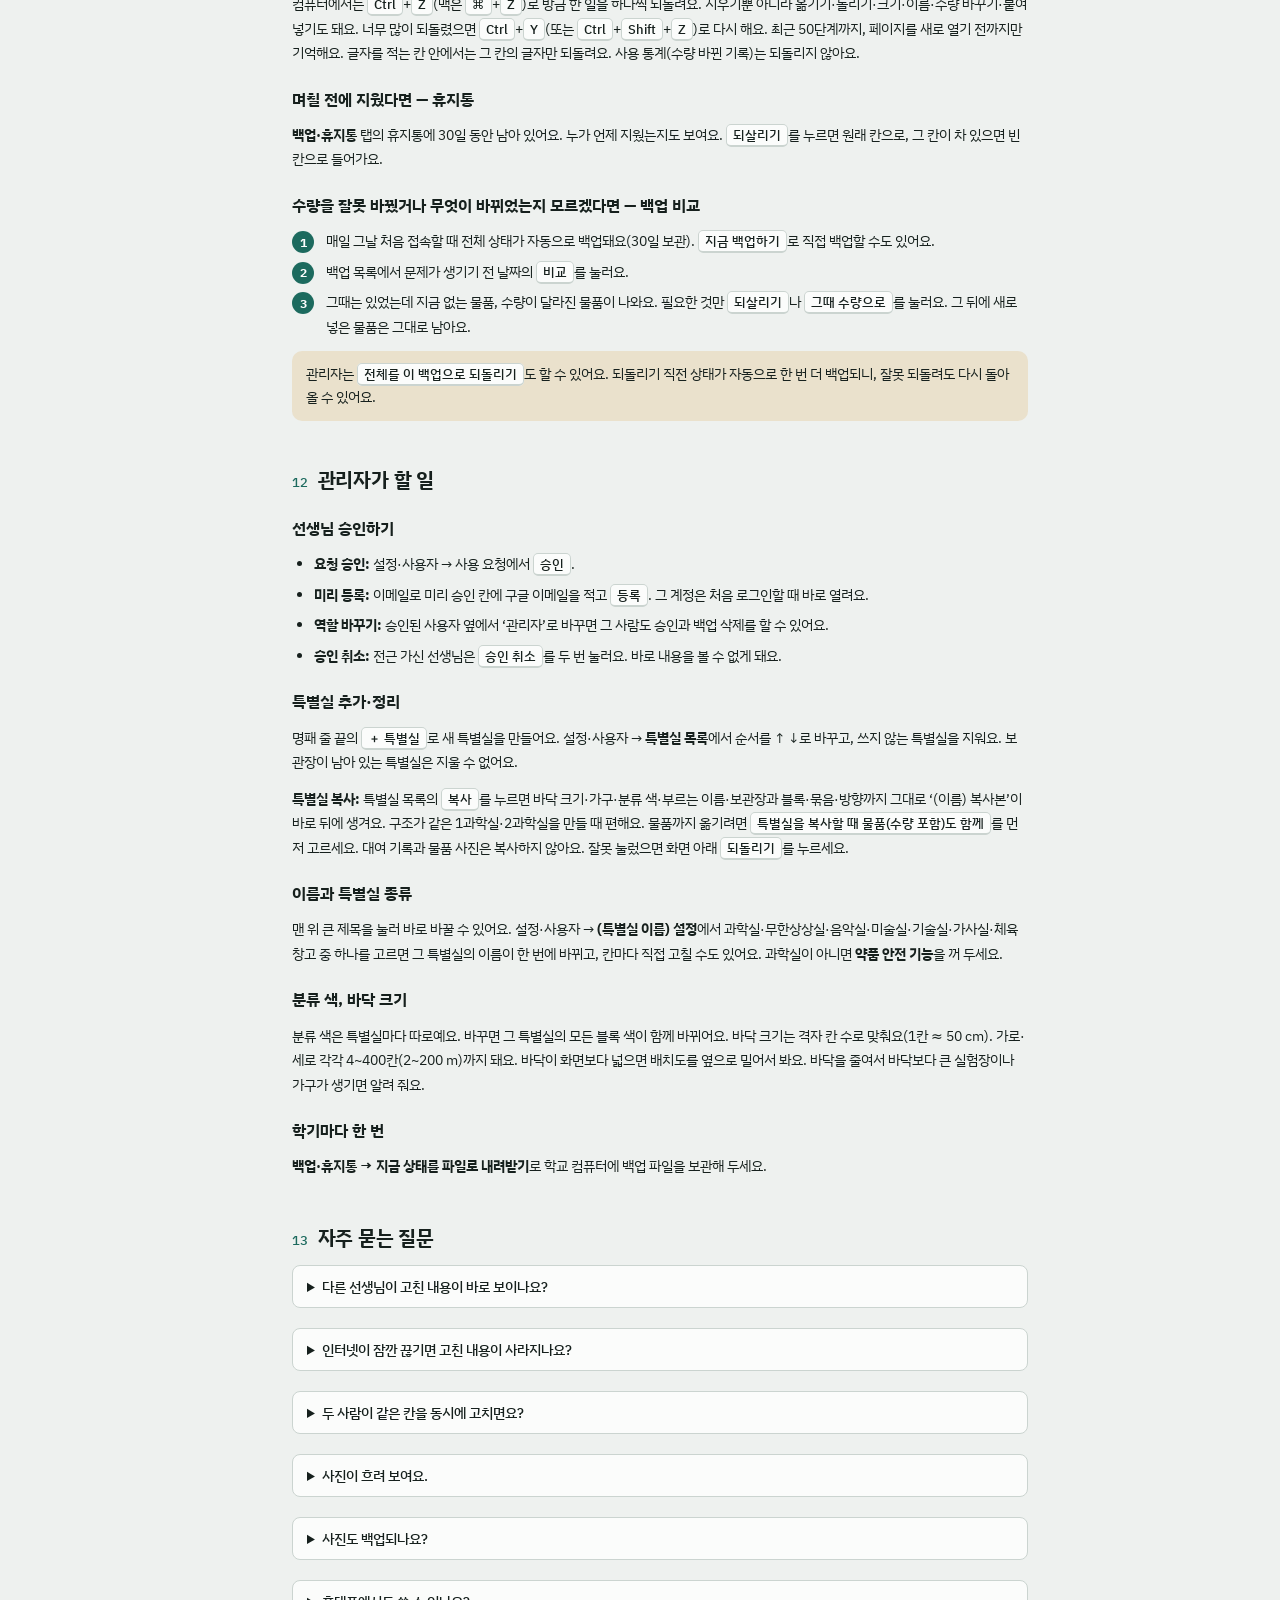
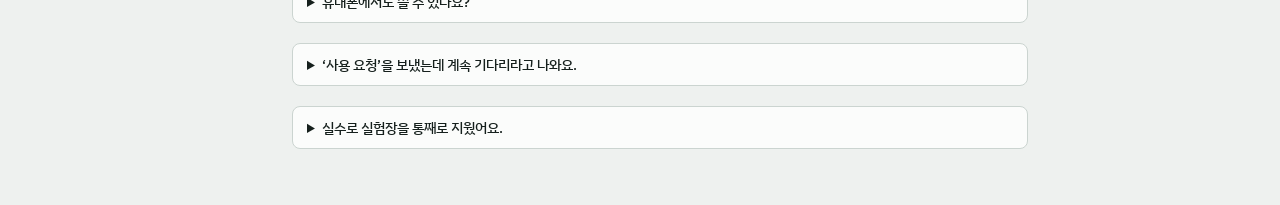
==== commit acdeabd8: "실험장이 많을 때 조립 화면 목록을 한 줄 드롭다운으로 - 9개부터 ‹ 드롭다운 › 한 줄과 ‘n개 중 k번째’, ‘모두 펼치기’로 단추 목록 보기 - 사용설명서 갱신  Co-Au" ====
--- a/help.html
+++ b/help.html
@@ -156,6 +156,7 @@
         <h2><span class="no">05</span>실험장 조립하기</h2>
         <ol class="steps">
           <li>위쪽 이름표에서 실험장을 골라요. 처음이면 <span class="ui">＋ 새 실험장</span>을 눌러요.</li>
+          <li><b>실험장 고르기:</b> 맨 위 단추 줄에서 고를 실험장을 눌러요. 실험장이 9개 이상이면 한 줄 목록(드롭다운)으로 바뀌어요. 목록을 열어 고르거나 양옆 <span class="ui">‹</span> <span class="ui">›</span>로 앞뒤 실험장으로 넘어가요. <span class="ui">모두 펼치기</span>를 누르면 예전처럼 단추로 다 보여요.</li>
           <li><b>이름 바꾸기:</b> 위쪽 <span class="ui">실험장 이름 ✎</span> 칸을 누르고 고쳐 적어요. 실험장 그림 위의 이름판을 눌러도 그 칸으로 바로 가요.</li>
           <li><span class="ui">가로 칸</span> <span class="ui">세로 칸</span>으로 실제 실험장의 칸 수를 맞춰요. 가로·세로 각각 <b>1~20칸</b>까지 돼요. 단으로 나뉜 실험장은 칸 안의 단 대신 세로 칸을 늘려 한 단을 한 칸으로 만들어도 좋아요.</li>
           <li><b>배치도 크기:</b> 칸이 많아도 배치도에서는 8칸 크기보다 커지지 않아요. 실제 놓인 크기에 맞추려면 <span class="ui">배치도 가로</span> <span class="ui">세로</span>를 직접 정해요(격자 1칸 ≈ 50 cm, 0.5칸 단위). <span class="ui">칸 수에 맞추기</span>를 누르면 다시 자동 크기로 돌아가요.</li>
--- a/css/style.css
+++ b/css/style.css
@@ -416,3 +416,10 @@
 /* 고른 것 막대는 늘 같은 높이를 차지해서, 고를 때 배치도가 아래로 밀리지 않아요(두 번 누르기가 빗나가지 않게) */
 .selbar{min-height:38px;align-items:center}
 @media (hover:none){.selbar.idle{display:none}}
+/* 보관장이 많을 때 한 줄로: ‹ 드롭다운 › */
+.picker.one{align-items:center;flex-wrap:wrap}
+.pickstep{display:inline-flex;align-items:center;border:1.5px solid var(--accent);border-radius:999px;background:var(--surface);overflow:hidden;max-width:100%}
+.pickstep button{border:0;background:none;width:32px;height:32px;font-size:18px;color:var(--accent);cursor:pointer}
+.pickstep button:hover{background:var(--accent-soft)}
+.pickstep select{border:0;border-inline:1.5px solid var(--line);border-radius:0;background:var(--surface);font-weight:600;font-size:14px;padding:6px 8px;width:min(320px,52vw);min-width:0}
+.picker .linkbtn{font-size:12.5px}
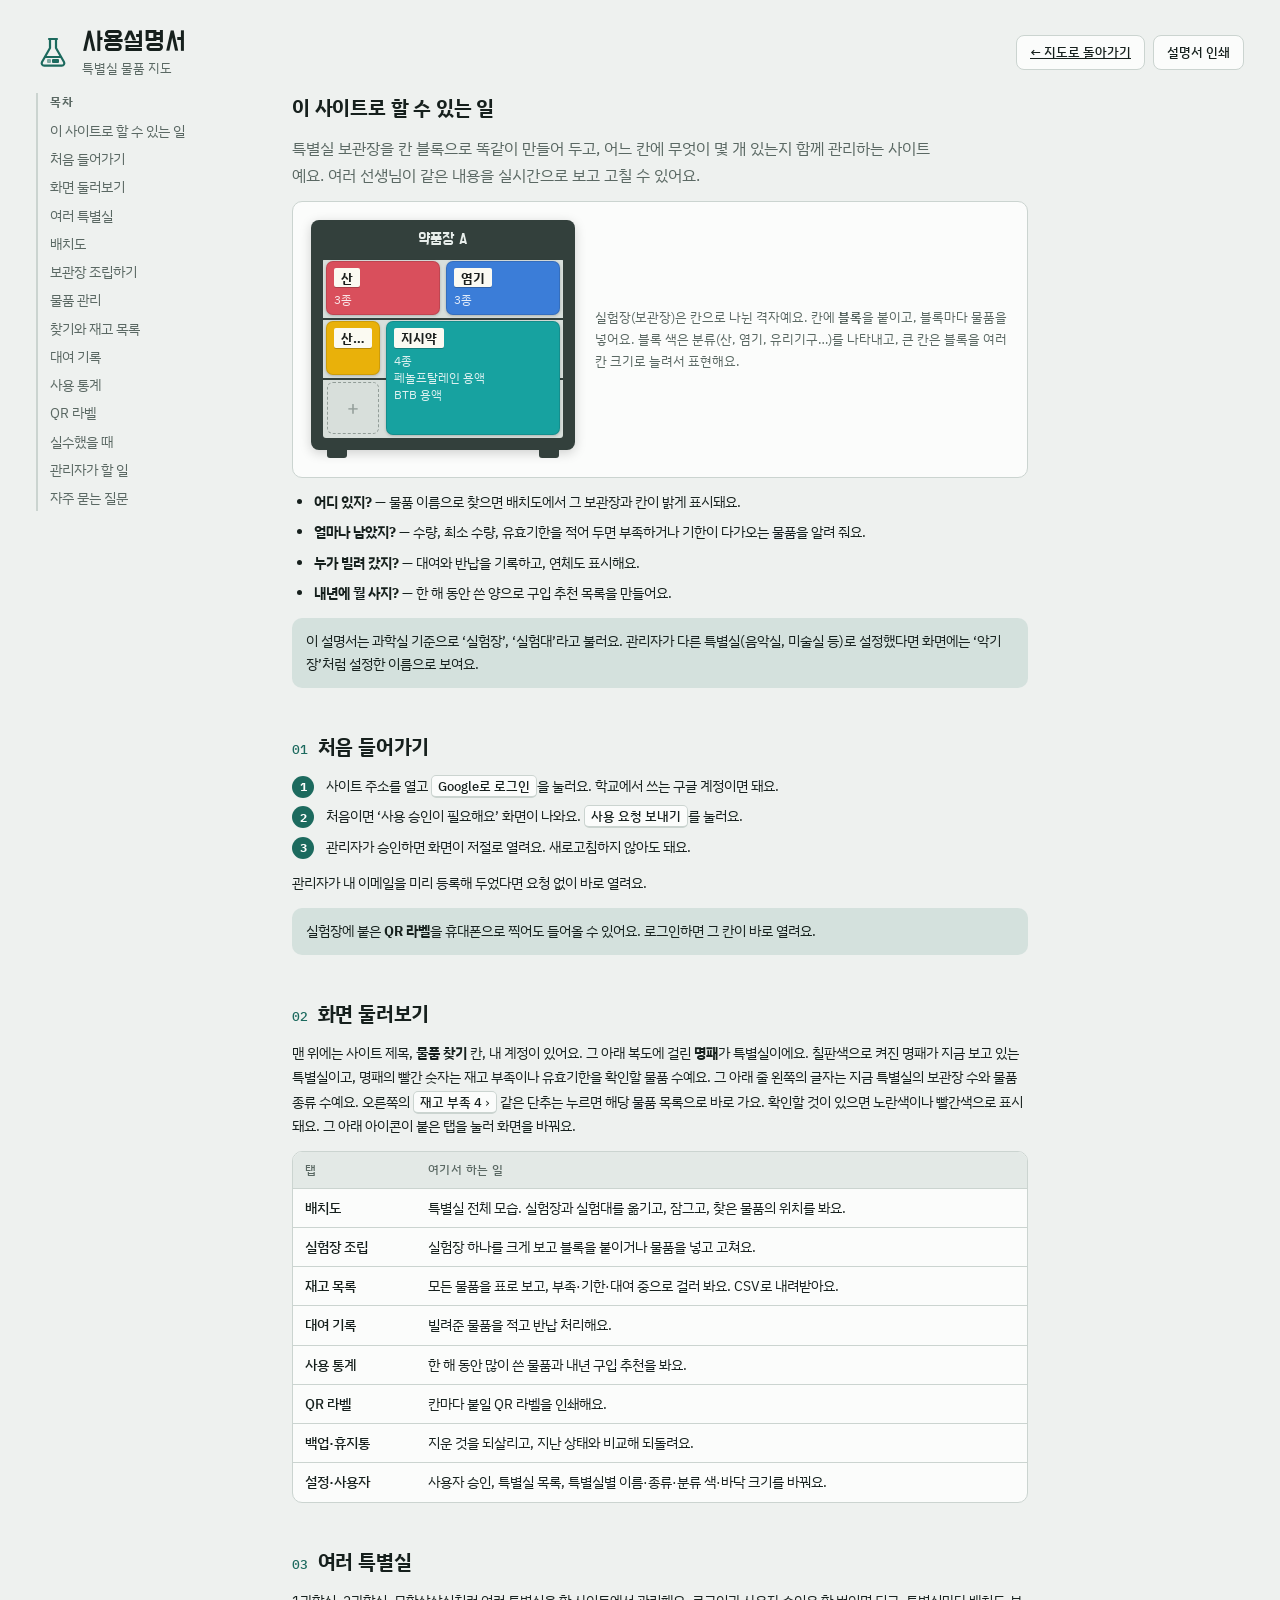
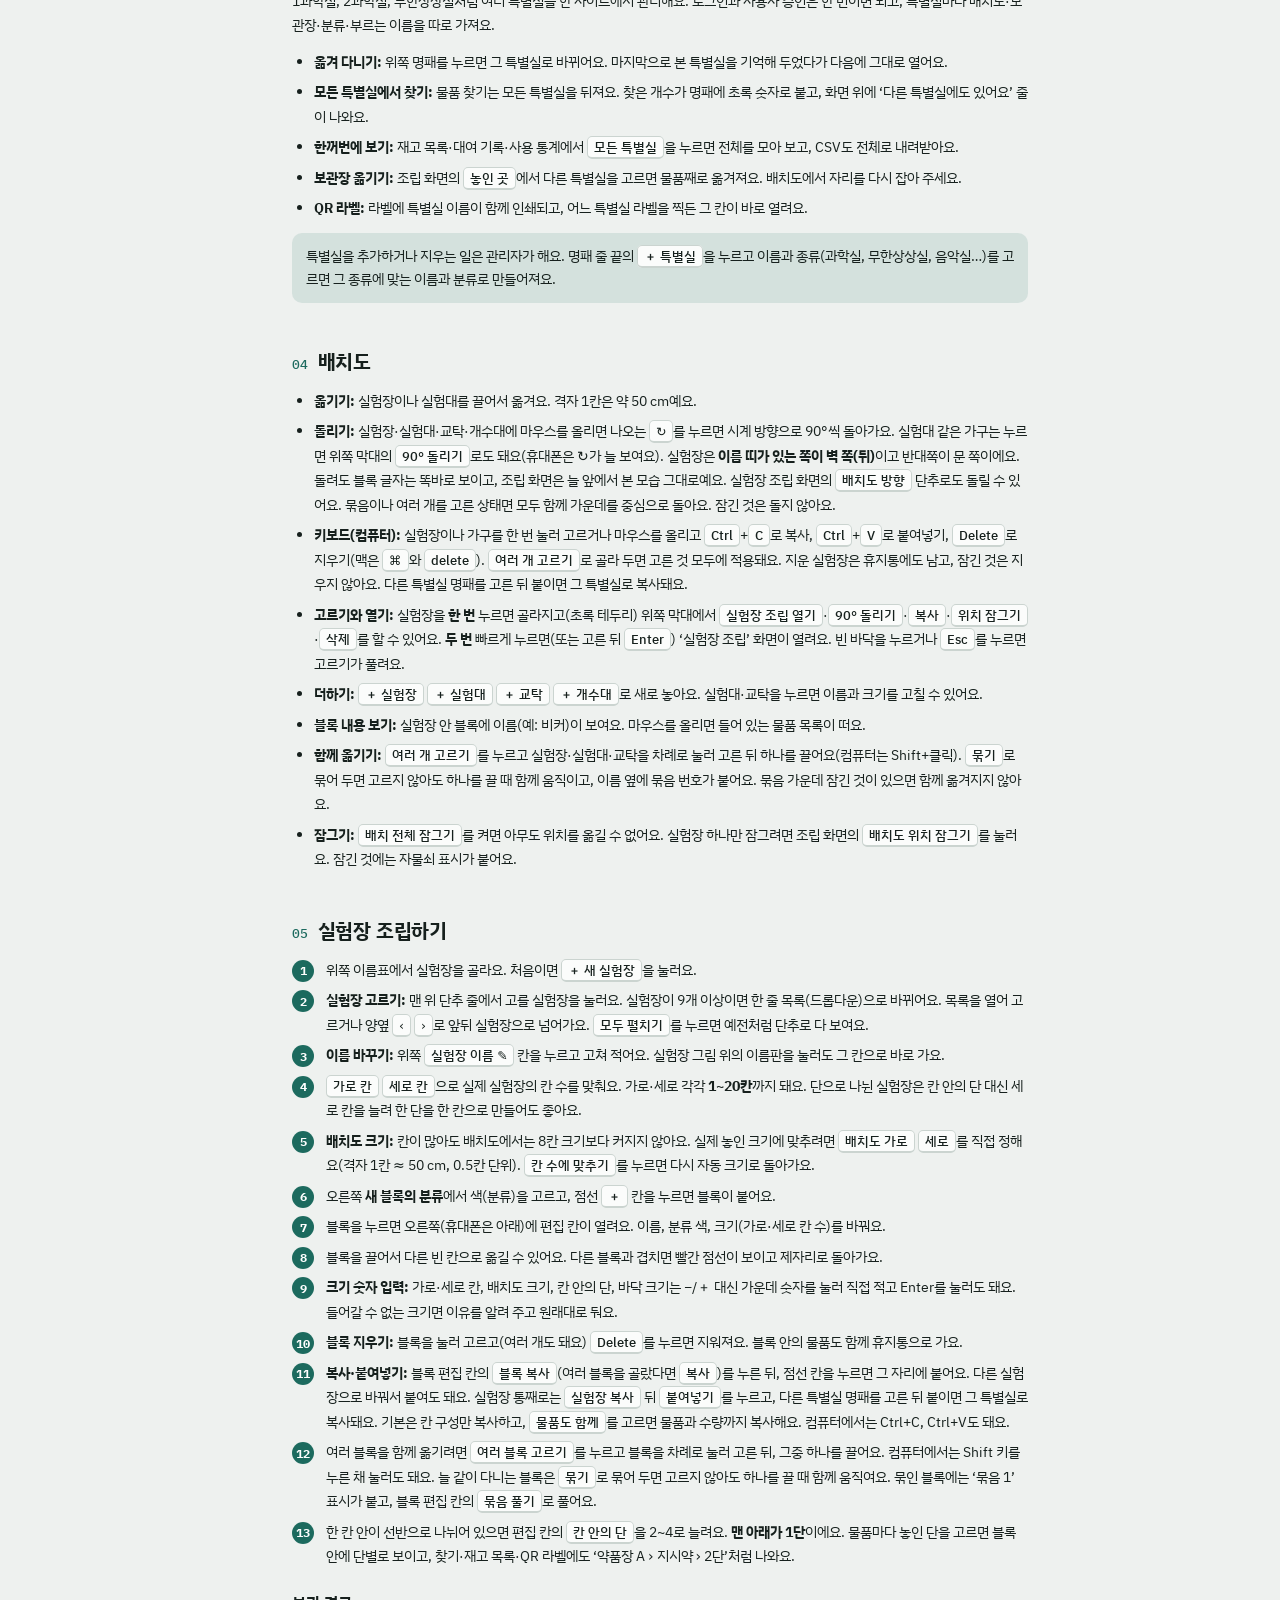
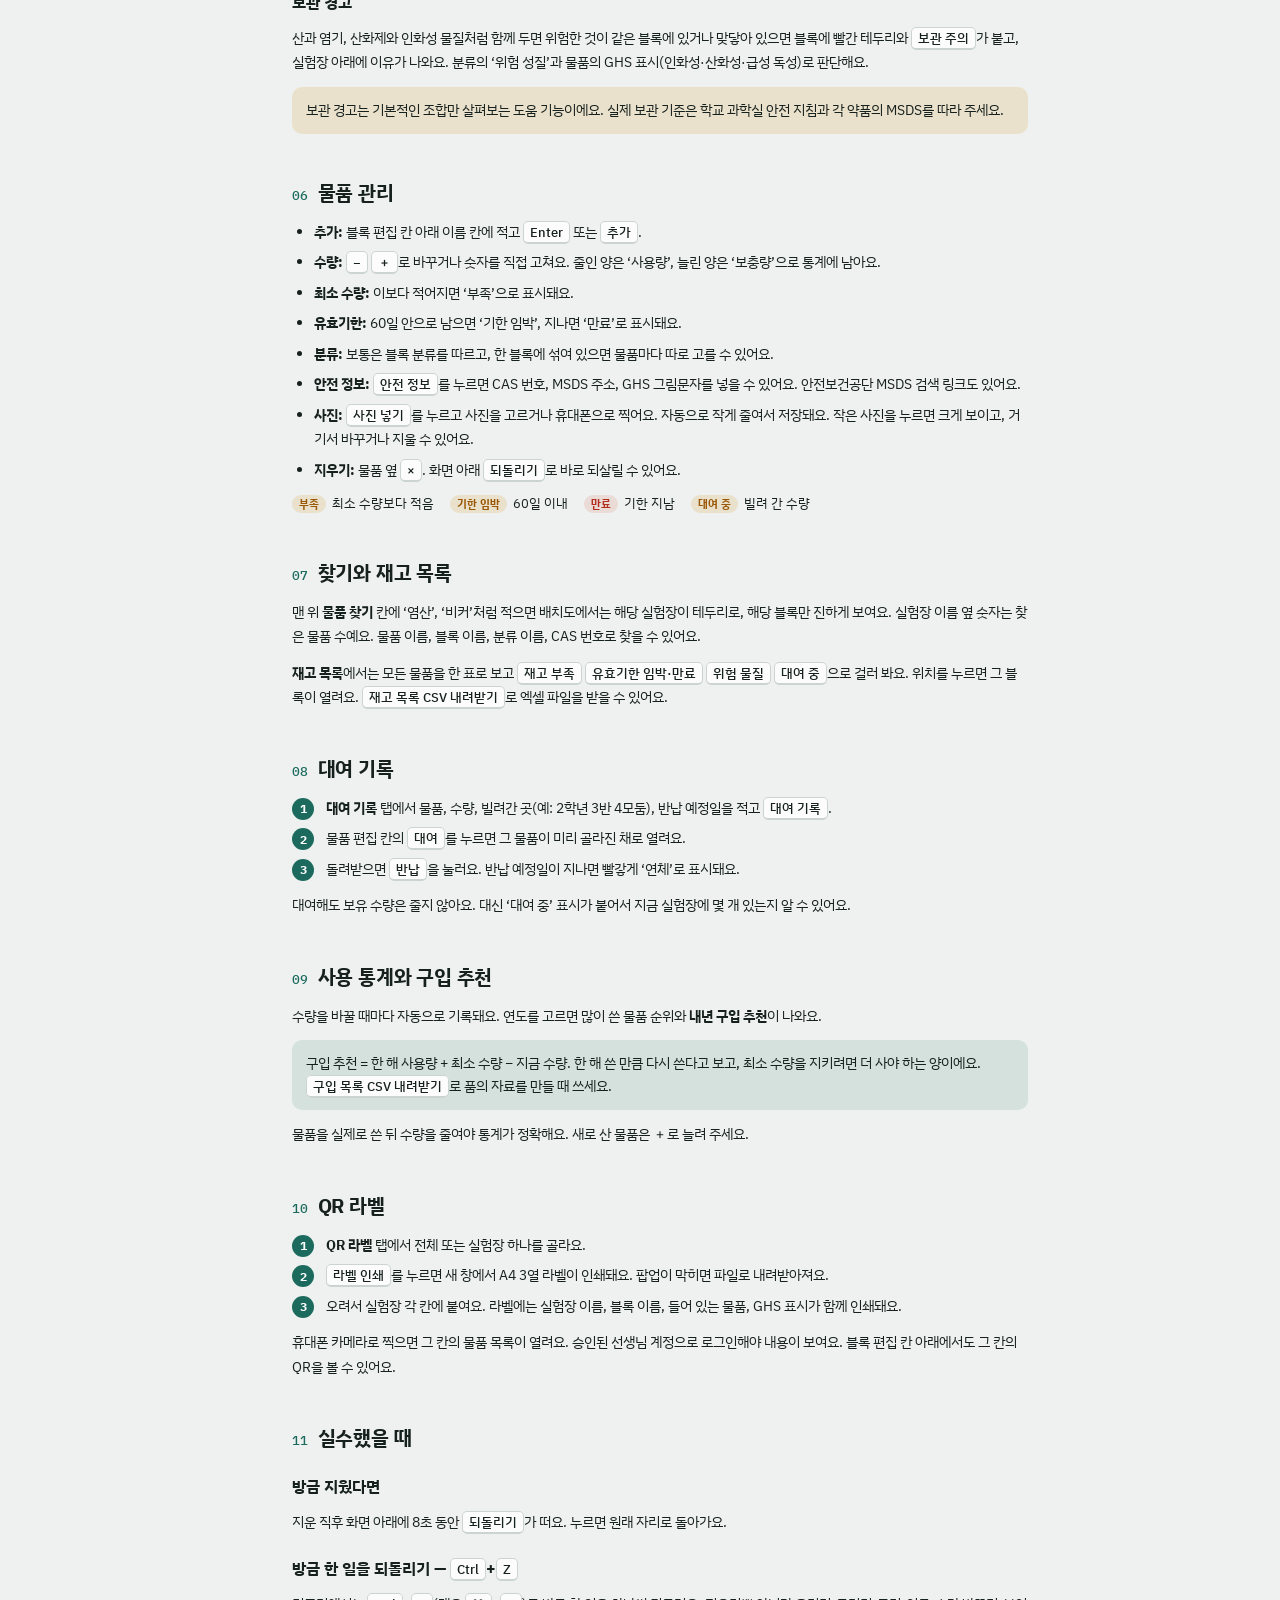
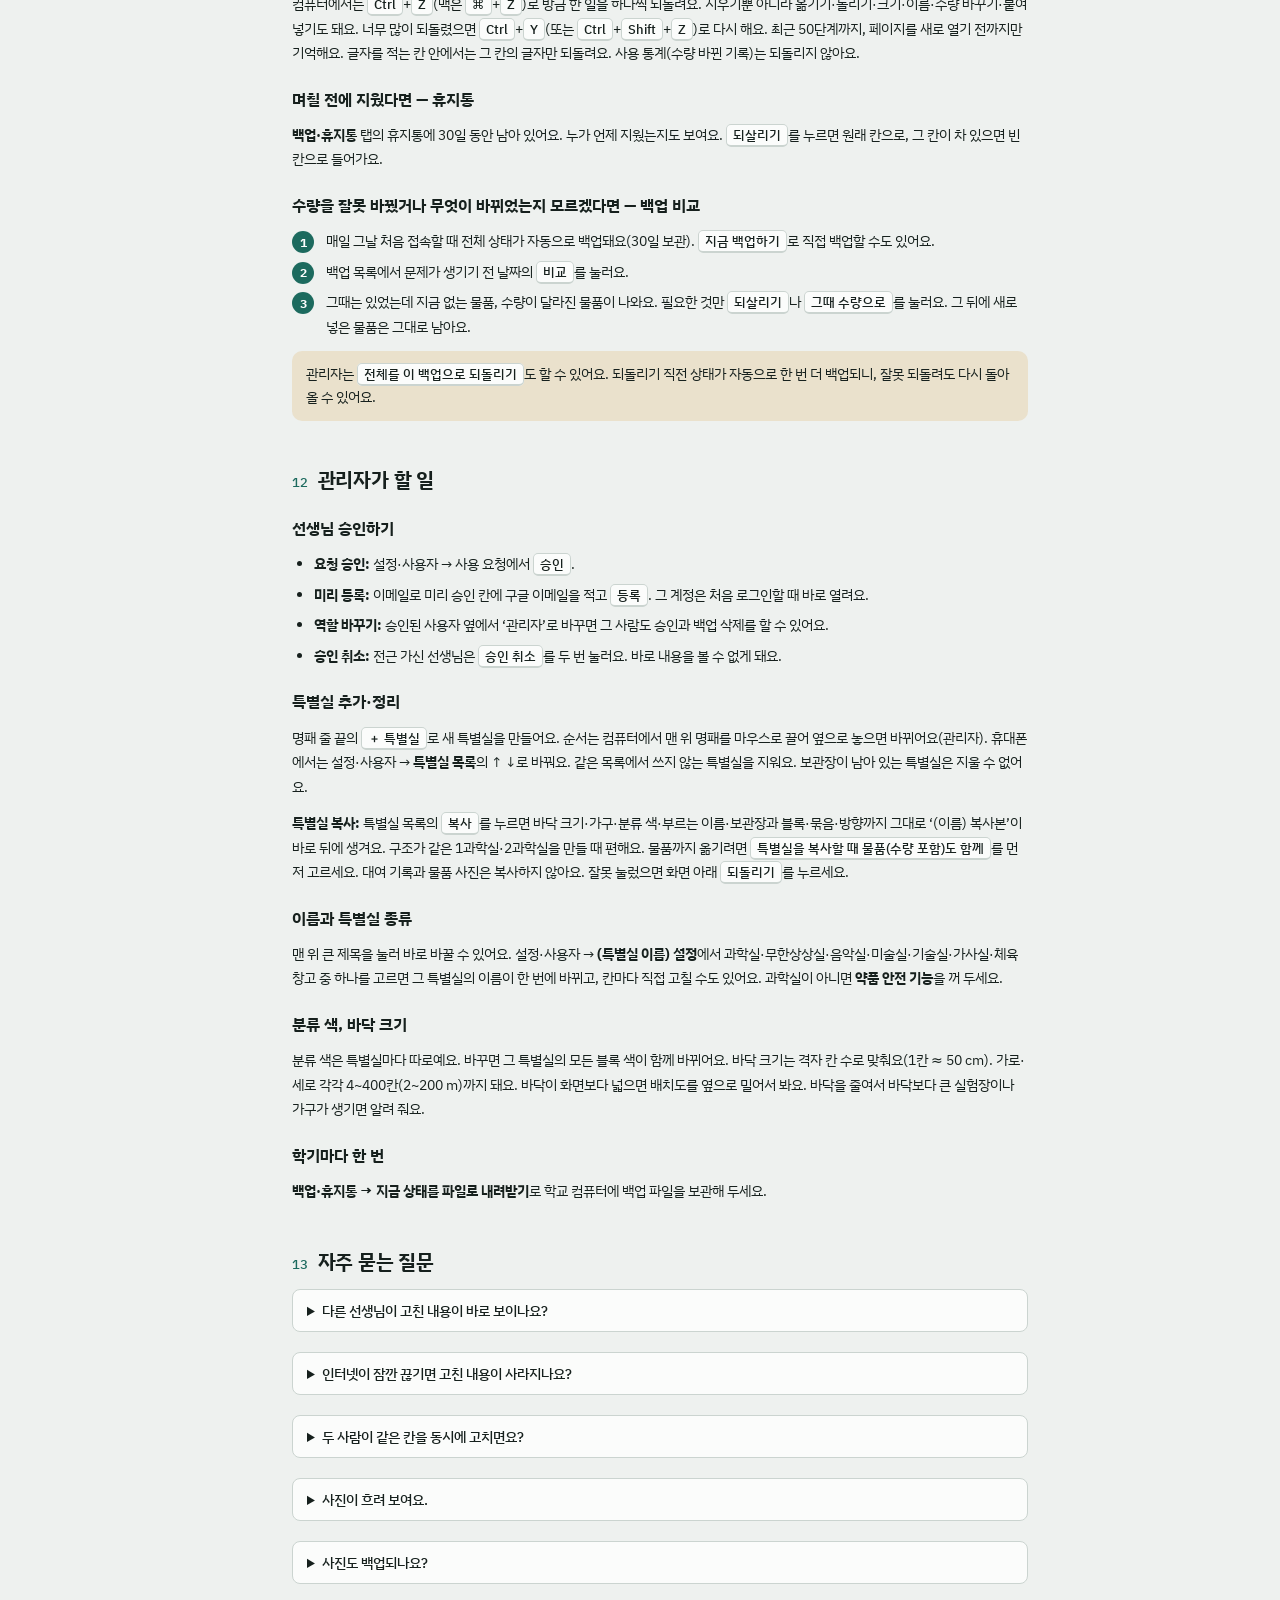
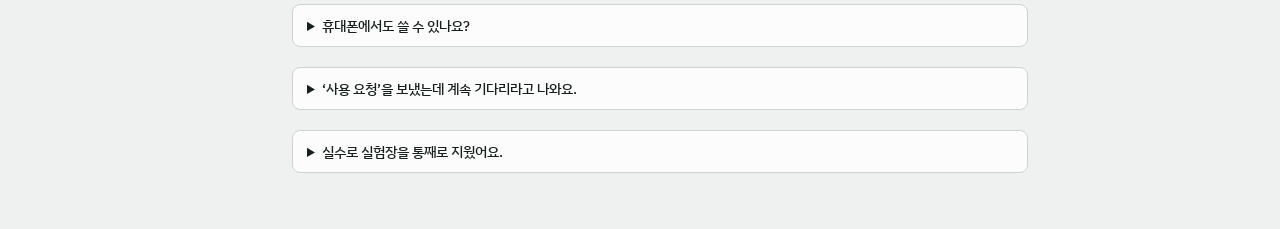
==== commit 74061bdf: "특별실 명패를 끌어서 순서 바꾸기 - 관리자가 맨 위 명패를 마우스로 끌어 놓으면 순서가 바뀜(다른 명패가 비켜 주는 효과) - 끌어 놓은 뒤의 클릭은 무시해서 특별실이 바뀌지 않" ====
--- a/help.html
+++ b/help.html
@@ -249,7 +249,7 @@
           <li><b>승인 취소:</b> 전근 가신 선생님은 <span class="ui">승인 취소</span>를 두 번 눌러요. 바로 내용을 볼 수 없게 돼요.</li>
         </ul>
         <h3>특별실 추가·정리</h3>
-        <p>명패 줄 끝의 <span class="ui">＋ 특별실</span>로 새 특별실을 만들어요. 설정·사용자 → <b>특별실 목록</b>에서 순서를 ↑ ↓로 바꾸고, 쓰지 않는 특별실을 지워요. 보관장이 남아 있는 특별실은 지울 수 없어요.</p>
+        <p>명패 줄 끝의 <span class="ui">＋ 특별실</span>로 새 특별실을 만들어요. 순서는 컴퓨터에서 맨 위 명패를 마우스로 끌어 옆으로 놓으면 바뀌어요(관리자). 휴대폰에서는 설정·사용자 → <b>특별실 목록</b>의 ↑ ↓로 바꿔요. 같은 목록에서 쓰지 않는 특별실을 지워요. 보관장이 남아 있는 특별실은 지울 수 없어요.</p>
         <p><b>특별실 복사:</b> 특별실 목록의 <span class="ui">복사</span>를 누르면 바닥 크기·가구·분류 색·부르는 이름·보관장과 블록·묶음·방향까지 그대로 ‘(이름) 복사본’이 바로 뒤에 생겨요. 구조가 같은 1과학실·2과학실을 만들 때 편해요. 물품까지 옮기려면 <span class="ui">특별실을 복사할 때 물품(수량 포함)도 함께</span>를 먼저 고르세요. 대여 기록과 물품 사진은 복사하지 않아요. 잘못 눌렀으면 화면 아래 <span class="ui">되돌리기</span>를 누르세요.</p>
         <h3>이름과 특별실 종류</h3>
         <p>맨 위 큰 제목을 눌러 바로 바꿀 수 있어요. 설정·사용자 → <b>(특별실 이름) 설정</b>에서 과학실·무한상상실·음악실·미술실·기술실·가사실·체육 창고 중 하나를 고르면 그 특별실의 이름이 한 번에 바뀌고, 칸마다 직접 고칠 수도 있어요. 과학실이 아니면 <b>약품 안전 기능</b>을 꺼 두세요.</p>
--- a/css/style.css
+++ b/css/style.css
@@ -423,3 +423,7 @@
 .pickstep button:hover{background:var(--accent-soft)}
 .pickstep select{border:0;border-inline:1.5px solid var(--line);border-radius:0;background:var(--surface);font-weight:600;font-size:14px;padding:6px 8px;width:min(320px,52vw);min-width:0}
 .picker .linkbtn{font-size:12.5px}
+/* 특별실 명패 끌어서 순서 바꾸기 */
+.rail.sorting .door{transition:transform .18s ease}
+.rail .door.dragging-door{transition:none;z-index:5;cursor:grabbing;box-shadow:0 8px 18px rgba(0,0,0,.25)}
+@media (hover:hover){.rail .door[data-act=pickRoom]{cursor:pointer}}
